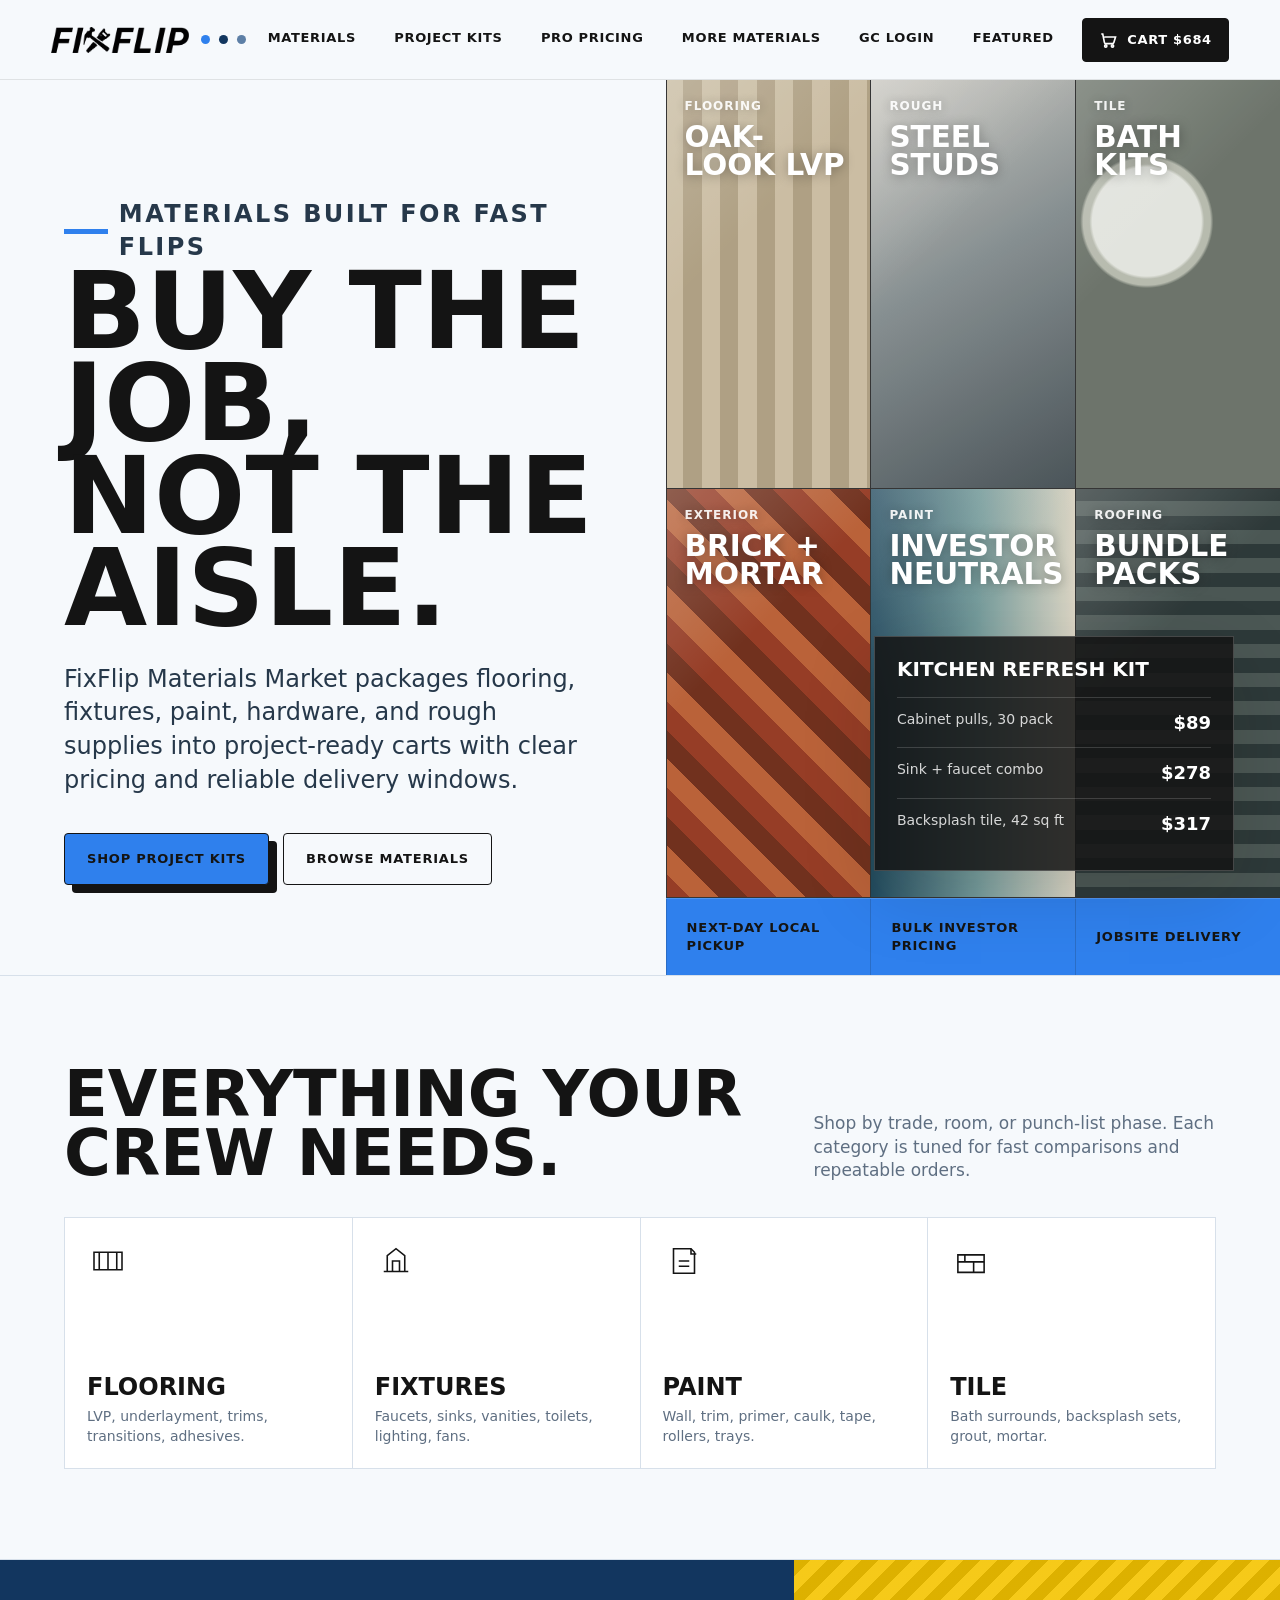
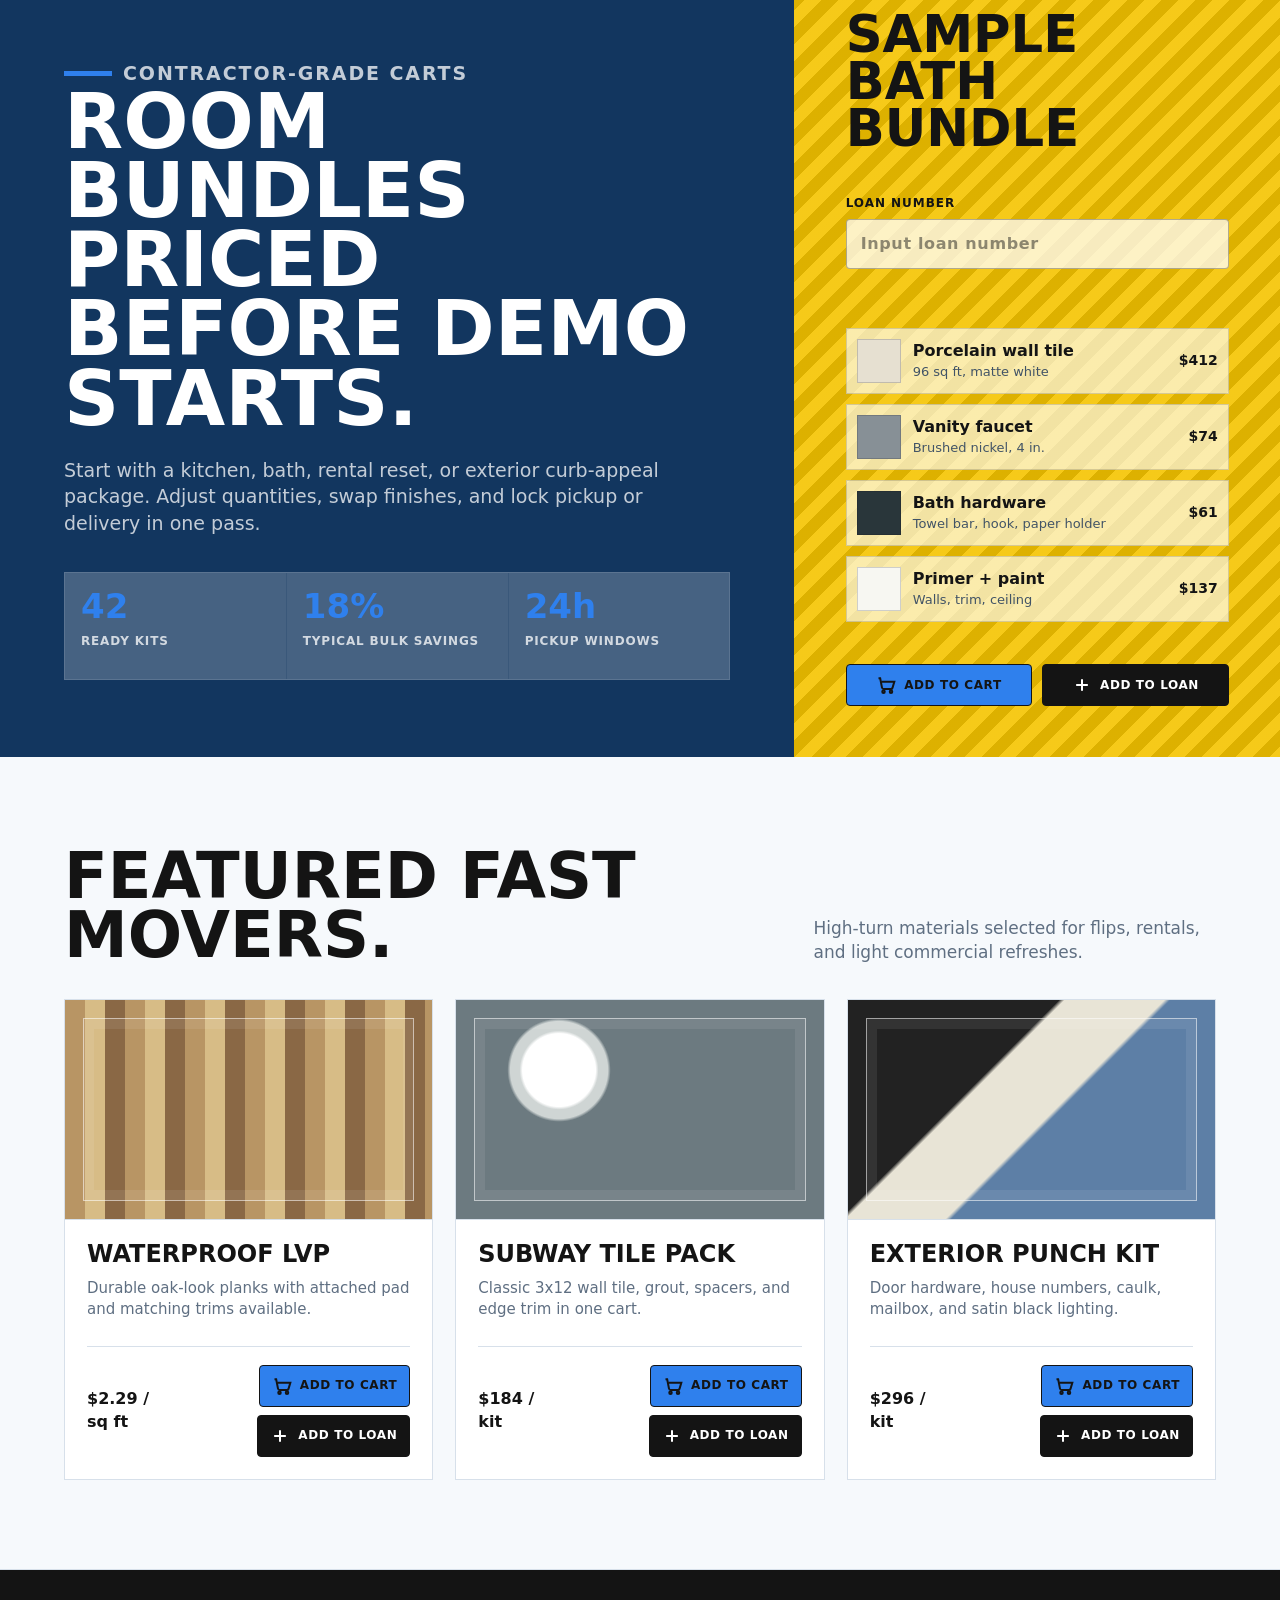
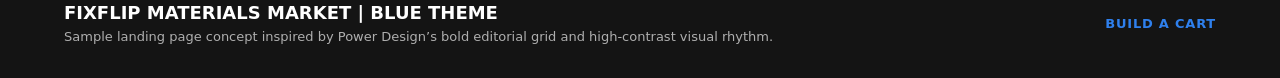
==== index.html @ c754a2d5 "Split into 4 separate pages" ====
<!doctype html>
<html lang="en">
<head>
  <meta charset="utf-8">
  <meta name="viewport" content="width=device-width, initial-scale=1">
  <title>FixFlip Materials Market | Blue Theme</title>
  <style>
    :root {
      --ink: #141414;
      --muted: #5f6f82;
      --line: #d7e0ea;
      --paper: #f6f9fc;
      --white: #ffffff;
      --signal: #2f80ed;
      --signal-dark: #1d5fb8;
      --forest: #12365f;
      --clay: #5d7fa6;
      --steel: #65727a;
      --blue: #1e5d9e;
      --shadow: 0 24px 70px rgba(22, 22, 18, .13);
    }

    * {
      box-sizing: border-box;
    }

    body {
      margin: 0;
      color: var(--ink);
      background: var(--paper);
      font-family: Inter, ui-sans-serif, system-ui, -apple-system, BlinkMacSystemFont, "Segoe UI", sans-serif;
      line-height: 1.4;
    }

    a {
      color: inherit;
      text-decoration: none;
    }

    button {
      font: inherit;
    }

    .site-shell {
      min-height: 100vh;
      overflow: hidden;
    }

    .topbar {
      position: sticky;
      top: 0;
      z-index: 10;
      display: grid;
      grid-template-columns: auto 1fr auto;
      gap: 28px;
      align-items: center;
      min-height: 78px;
      padding: 0 clamp(18px, 4vw, 54px);
      border-bottom: 1px solid rgba(20, 20, 20, .1);
      background: rgba(246, 249, 252, .92);
      backdrop-filter: blur(18px);
    }

    .brand {
      display: flex;
      align-items: center;
      gap: 12px;
      min-width: 188px;
    }

    .brand img {
      width: 138px;
      height: auto;
      display: block;
    }

    .brand span {
      width: 9px;
      height: 9px;
      background: var(--signal);
      border-radius: 999px;
      box-shadow: 18px 0 0 var(--forest), 36px 0 0 var(--clay);
    }

    .nav {
      display: flex;
      justify-content: center;
      gap: clamp(18px, 3vw, 42px);
      font-size: 13px;
      font-weight: 750;
      letter-spacing: .05em;
      text-transform: uppercase;
    }

    .nav a {
      padding: 29px 0;
      border-bottom: 3px solid transparent;
    }

    .nav a:hover,
    .nav a:focus-visible {
      border-color: var(--signal);
      outline: 0;
    }

    .cart-button {
      display: inline-flex;
      align-items: center;
      gap: 10px;
      min-height: 44px;
      padding: 0 16px;
      border: 1px solid var(--ink);
      border-radius: 4px;
      color: var(--white);
      background: var(--ink);
      font-size: 13px;
      font-weight: 800;
      text-transform: uppercase;
      letter-spacing: .05em;
      cursor: pointer;
    }

    .cart-button svg {
      width: 18px;
      height: 18px;
      stroke-width: 2.2;
    }

    .hero {
      min-height: calc(100vh - 78px);
      display: grid;
      grid-template-columns: minmax(0, 1.04fr) minmax(360px, .96fr);
      align-items: stretch;
      border-bottom: 1px solid var(--line);
    }

    .hero-copy {
      display: flex;
      flex-direction: column;
      justify-content: center;
      padding: clamp(54px, 7vw, 104px) clamp(22px, 5vw, 74px);
    }

    .eyebrow {
      display: flex;
      align-items: center;
      gap: 11px;
      margin: 0 0 22px;
      color: var(--muted);
      font-size: 13px;
      font-weight: 850;
      letter-spacing: .1em;
      text-transform: uppercase;
    }

    .eyebrow::before {
      content: "";
      width: 48px;
      height: 5px;
      background: var(--signal);
    }

    h1 {
      max-width: 820px;
      margin: 0;
      font-size: clamp(50px, 8.4vw, 126px);
      line-height: .86;
      letter-spacing: 0;
      text-transform: uppercase;
    }

    .hero-copy p {
      max-width: 630px;
      margin: 28px 0 0;
      color: #26384a;
      font-size: clamp(18px, 2vw, 24px);
    }

    .hero-actions {
      display: flex;
      flex-wrap: wrap;
      gap: 14px;
      margin-top: 36px;
    }

    .primary,
    .secondary {
      display: inline-flex;
      align-items: center;
      justify-content: center;
      min-height: 52px;
      padding: 0 22px;
      border-radius: 4px;
      border: 1px solid var(--ink);
      font-size: 13px;
      font-weight: 850;
      letter-spacing: .06em;
      text-transform: uppercase;
      cursor: pointer;
    }

    .primary {
      background: var(--signal);
      color: var(--ink);
      box-shadow: 8px 8px 0 var(--ink);
    }

    .secondary {
      background: transparent;
      color: var(--ink);
    }

    .hero-market {
      display: grid;
      grid-template-rows: 1fr auto;
      min-height: 640px;
      background: var(--ink);
      color: var(--white);
      position: relative;
      isolation: isolate;
    }

    .material-wall {
      display: grid;
      grid-template-columns: repeat(3, 1fr);
      min-height: 100%;
    }

    .tile {
      position: relative;
      min-height: 210px;
      padding: 18px;
      overflow: hidden;
      border-left: 1px solid rgba(255, 255, 255, .14);
      border-bottom: 1px solid rgba(255, 255, 255, .14);
    }

    .tile::before {
      content: "";
      position: absolute;
      inset: 0;
      background:
        linear-gradient(135deg, rgba(255, 255, 255, .24), transparent 38%),
        var(--tile-bg);
      opacity: .95;
      transform: scale(1.02);
      transition: transform .45s ease;
    }

    .tile:hover::before {
      transform: scale(1.08);
    }

    .tile:nth-child(1) { --tile-bg: repeating-linear-gradient(90deg, #d5c7ab 0 18px, #b8a88a 18px 36px); }
    .tile:nth-child(2) { --tile-bg: linear-gradient(150deg, #d9d6ce, #8d9698 46%, #4d575c); }
    .tile:nth-child(3) { --tile-bg: radial-gradient(circle at 35% 35%, #eef0e9 0 18%, #c0c4b7 19% 21%, #727a70 22% 100%); }
    .tile:nth-child(4) { --tile-bg: repeating-linear-gradient(45deg, #9e4028 0 20px, #c3673c 20px 40px, #77331f 40px 60px); }
    .tile:nth-child(5) { --tile-bg: linear-gradient(90deg, #214c61, #7aa2a2 52%, #e7e0ce); }
    .tile:nth-child(6) { --tile-bg: repeating-linear-gradient(0deg, #2f3b3b 0 14px, #4e5b58 14px 28px); }

    .tile span,
    .tile strong {
      position: relative;
      z-index: 1;
      display: block;
      text-shadow: 0 1px 12px rgba(0, 0, 0, .34);
    }

    .tile span {
      font-size: 12px;
      font-weight: 900;
      letter-spacing: .08em;
      text-transform: uppercase;
      opacity: .9;
    }

    .tile strong {
      margin-top: 8px;
      font-size: clamp(22px, 2.3vw, 34px);
      line-height: .96;
      text-transform: uppercase;
    }

    .quote-panel {
      position: absolute;
      right: clamp(16px, 4vw, 46px);
      bottom: 104px;
      width: min(360px, calc(100% - 32px));
      padding: 22px;
      border: 1px solid rgba(255, 255, 255, .2);
      background: rgba(20, 20, 20, .86);
      box-shadow: var(--shadow);
    }

    .quote-panel h2 {
      margin: 0 0 18px;
      font-size: 20px;
      line-height: 1;
      text-transform: uppercase;
    }

    .quote-row {
      display: grid;
      grid-template-columns: 1fr auto;
      gap: 14px;
      padding: 12px 0;
      border-top: 1px solid rgba(255, 255, 255, .16);
      color: rgba(255, 255, 255, .82);
      font-size: 14px;
    }

    .quote-row strong {
      color: var(--white);
      font-size: 18px;
    }

    .hero-strip {
      display: grid;
      grid-template-columns: repeat(3, 1fr);
      border-top: 1px solid rgba(255, 255, 255, .16);
      background: var(--signal);
      color: var(--ink);
      font-weight: 900;
      text-transform: uppercase;
    }

    .hero-strip div {
      min-height: 76px;
      display: flex;
      align-items: center;
      padding: 0 20px;
      border-left: 1px solid rgba(20, 20, 20, .18);
      font-size: 13px;
      letter-spacing: .06em;
    }

    .section {
      padding: clamp(54px, 7vw, 96px) clamp(22px, 5vw, 74px);
      border-bottom: 1px solid var(--line);
    }

    .section-head {
      display: grid;
      grid-template-columns: minmax(0, .8fr) minmax(280px, .45fr);
      gap: 34px;
      align-items: end;
      margin-bottom: 34px;
    }

    .section h2 {
      margin: 0;
      font-size: clamp(34px, 5vw, 76px);
      line-height: .92;
      text-transform: uppercase;
    }

    .section-head p {
      margin: 0;
      color: var(--muted);
      font-size: 17px;
    }

    .category-grid {
      display: grid;
      grid-template-columns: repeat(4, minmax(0, 1fr));
      gap: 1px;
      background: var(--line);
      border: 1px solid var(--line);
    }

    .category {
      min-height: 250px;
      padding: 22px;
      background: var(--white);
      display: flex;
      flex-direction: column;
      justify-content: space-between;
      transition: background .2s ease, transform .2s ease;
    }

    .category:hover {
      background: #fff7d2;
      transform: translateY(-3px);
    }

    .category svg {
      width: 42px;
      height: 42px;
      stroke: var(--ink);
      stroke-width: 1.8;
      fill: none;
    }

    .category h3 {
      margin: 36px 0 8px;
      font-size: 24px;
      line-height: 1;
      text-transform: uppercase;
    }

    .category p {
      margin: 0;
      color: var(--muted);
      font-size: 14px;
    }

    .deal-band {
      display: grid;
      grid-template-columns: minmax(0, .9fr) minmax(320px, .55fr);
      background: var(--forest);
      color: var(--white);
    }

    .deal-copy {
      padding: clamp(44px, 6vw, 86px) clamp(22px, 5vw, 74px);
    }

    .deal-copy h2 {
      max-width: 860px;
      margin: 0;
      font-size: clamp(38px, 6vw, 92px);
      line-height: .9;
      text-transform: uppercase;
    }

    .deal-copy p {
      max-width: 650px;
      margin: 24px 0 0;
      color: rgba(255, 255, 255, .75);
      font-size: 19px;
    }

    .deal-stats {
      display: grid;
      grid-template-columns: repeat(3, 1fr);
      gap: 1px;
      margin-top: 36px;
      background: rgba(255, 255, 255, .17);
      border: 1px solid rgba(255, 255, 255, .17);
    }

    .deal-stats div {
      min-height: 106px;
      padding: 16px;
      background: rgba(255, 255, 255, .06);
    }

    .deal-stats strong {
      display: block;
      color: var(--signal);
      font-size: 34px;
      line-height: 1;
    }

    .deal-stats span {
      display: block;
      margin-top: 10px;
      color: rgba(255, 255, 255, .76);
      font-size: 12px;
      font-weight: 850;
      letter-spacing: .07em;
      text-transform: uppercase;
    }

    .order-card {
      display: flex;
      flex-direction: column;
      justify-content: space-between;
      gap: 28px;
      min-height: 560px;
      padding: clamp(28px, 4vw, 52px);
      background:
        linear-gradient(rgba(245, 196, 0, .9), rgba(245, 196, 0, .9)),
        repeating-linear-gradient(135deg, #000 0 12px, #fff 12px 24px);
      color: var(--ink);
    }

    .order-card h3 {
      margin: 0;
      font-size: clamp(30px, 4vw, 58px);
      line-height: .92;
      text-transform: uppercase;
    }

    .order-list {
      display: grid;
      gap: 10px;
    }

    .loan-field {
      display: grid;
      gap: 8px;
      margin-bottom: 16px;
    }

    .loan-field label {
      font-size: 12px;
      font-weight: 900;
      letter-spacing: .08em;
      text-transform: uppercase;
    }

    .loan-field input {
      width: 100%;
      min-height: 50px;
      border: 1px solid rgba(20, 20, 20, .32);
      border-radius: 4px;
      background: rgba(255, 255, 255, .75);
      color: var(--ink);
      padding: 0 14px;
      font: inherit;
      font-weight: 800;
      letter-spacing: .04em;
    }

    .loan-field input::placeholder {
      color: rgba(20, 20, 20, .48);
    }

    .order-item {
      display: grid;
      grid-template-columns: 44px 1fr auto;
      gap: 12px;
      align-items: center;
      min-height: 64px;
      padding: 10px;
      background: rgba(255, 255, 255, .64);
      border: 1px solid rgba(20, 20, 20, .16);
    }

    .swatch {
      width: 44px;
      height: 44px;
      border: 1px solid rgba(20, 20, 20, .18);
      background: var(--swatch);
    }

    .order-item strong,
    .order-item span {
      display: block;
    }

    .order-item span {
      color: #425466;
      font-size: 13px;
    }

    .order-item b {
      font-size: 14px;
    }

    .product-row {
      display: grid;
      grid-template-columns: repeat(3, minmax(0, 1fr));
      gap: 22px;
    }

    .product {
      display: grid;
      grid-template-rows: 220px auto;
      min-height: 430px;
      background: var(--white);
      border: 1px solid var(--line);
    }

    .product-art {
      position: relative;
      overflow: hidden;
      background: var(--art);
      border-bottom: 1px solid var(--line);
    }

    .product-art::after {
      content: "";
      position: absolute;
      inset: 18px;
      border: 1px solid rgba(255, 255, 255, .58);
      box-shadow: inset 0 0 0 10px rgba(255, 255, 255, .08);
    }

    .product-info {
      display: flex;
      flex-direction: column;
      padding: 22px;
    }

    .product-info h3 {
      margin: 0;
      font-size: 24px;
      line-height: 1;
      text-transform: uppercase;
    }

    .product-info p {
      margin: 12px 0 26px;
      color: var(--muted);
      font-size: 15px;
    }

    .product-meta {
      margin-top: auto;
      display: flex;
      justify-content: space-between;
      align-items: center;
      gap: 14px;
      padding-top: 18px;
      border-top: 1px solid var(--line);
      font-weight: 850;
    }

    .product-actions {
      display: flex;
      flex-wrap: wrap;
      justify-content: flex-end;
      gap: 8px;
    }

    .bundle-actions {
      display: grid;
      grid-template-columns: repeat(2, minmax(0, 1fr));
      gap: 10px;
    }

    .add {
      display: inline-flex;
      align-items: center;
      justify-content: center;
      gap: 8px;
      min-width: 42px;
      height: 42px;
      padding: 0 12px;
      border: 1px solid var(--ink);
      border-radius: 4px;
      background: var(--ink);
      color: var(--white);
      font-size: 12px;
      font-weight: 900;
      letter-spacing: .05em;
      text-transform: uppercase;
      cursor: pointer;
    }

    .add-cart {
      background: var(--signal);
      color: var(--ink);
    }

    .add-loan {
      background: var(--ink);
      color: var(--white);
    }

    .add svg {
      width: 20px;
      height: 20px;
      stroke-width: 2.4;
    }

    .footer {
      display: grid;
      grid-template-columns: 1fr auto;
      gap: 24px;
      align-items: center;
      padding: 30px clamp(22px, 5vw, 74px);
      background: var(--ink);
      color: var(--white);
    }

    .footer strong {
      display: block;
      font-size: 18px;
      text-transform: uppercase;
    }

    .footer span {
      color: rgba(255, 255, 255, .66);
      font-size: 13px;
    }

    .footer a {
      color: var(--signal);
      font-weight: 850;
      text-transform: uppercase;
      letter-spacing: .06em;
      font-size: 13px;
    }

    @media (max-width: 980px) {
      .topbar {
        grid-template-columns: 1fr auto;
      }

      .nav {
        display: none;
      }

      .hero,
      .deal-band,
      .section-head {
        grid-template-columns: 1fr;
      }

      .hero-market {
        min-height: 560px;
      }

      .category-grid,
      .product-row {
        grid-template-columns: repeat(2, minmax(0, 1fr));
      }
    }

    @media (max-width: 640px) {
      .topbar {
        min-height: 70px;
        padding-inline: 16px;
      }

      .brand {
        min-width: 0;
      }

      .brand img {
        width: 116px;
      }

      .cart-button {
        width: 44px;
        padding: 0;
        justify-content: center;
      }

      .cart-button span {
        display: none;
      }

      .hero-copy {
        padding: 42px 18px 48px;
      }

      h1 {
        font-size: clamp(48px, 15vw, 76px);
      }

      .hero-market {
        min-height: auto;
      }

      .material-wall {
        grid-template-columns: repeat(2, 1fr);
      }

      .tile {
        min-height: 160px;
      }

      .quote-panel {
        position: relative;
        right: auto;
        bottom: auto;
        width: auto;
        margin: 16px;
      }

      .hero-strip,
      .deal-stats,
      .category-grid,
      .product-row,
      .footer {
        grid-template-columns: 1fr;
      }

      .product-meta {
        align-items: flex-start;
        flex-direction: column;
      }

      .product-actions,
      .bundle-actions {
        width: 100%;
        grid-template-columns: 1fr;
        justify-content: stretch;
      }

      .add {
        width: 100%;
      }

      .section {
        padding: 48px 18px;
      }
    }
  </style>
</head>
<body>
  <div class="site-shell">
    <header class="topbar" aria-label="Main navigation">
      <a class="brand" href="#">
        <img src="[data-uri]" alt="FixFlip">
        <span aria-hidden="true"></span>
      </a>
      <nav class="nav" aria-label="Store sections">
        <a href="#categories">Materials</a>
        <a href="#bundles">Project Kits</a>
        <a href="#pro">Pro Pricing</a>
        <a href="more-materials-blue.html">More Materials</a>
        <a href="contractor-login-blue.html">GC Login</a>
        <a href="#featured">Featured</a>
      </nav>
      <button class="cart-button" type="button" aria-label="Open cart">
        <svg viewBox="0 0 24 24" fill="none" stroke="currentColor" aria-hidden="true">
          <circle cx="9" cy="20" r="1.5"></circle>
          <circle cx="18" cy="20" r="1.5"></circle>
          <path d="M3 4h2l2.2 11.2a2 2 0 0 0 2 1.6h8.7a2 2 0 0 0 1.9-1.4L22 8H7"></path>
        </svg>
        <span>Cart $684</span>
      </button>
    </header>

    <main>
      <section class="hero">
        <div class="hero-copy">
          <p class="eyebrow">Materials built for fast flips</p>
          <h1>Buy the job, not the aisle.</h1>
          <p>FixFlip Materials Market packages flooring, fixtures, paint, hardware, and rough supplies into project-ready carts with clear pricing and reliable delivery windows.</p>
          <div class="hero-actions">
            <a class="primary" href="#bundles">Shop Project Kits</a>
            <a class="secondary" href="more-materials-blue.html">Browse Materials</a>
          </div>
        </div>

        <div class="hero-market" aria-label="Featured material textures">
          <div class="material-wall">
            <div class="tile"><span>Flooring</span><strong>Oak-look LVP</strong></div>
            <div class="tile"><span>Rough</span><strong>Steel studs</strong></div>
            <div class="tile"><span>Tile</span><strong>Bath kits</strong></div>
            <div class="tile"><span>Exterior</span><strong>Brick + mortar</strong></div>
            <div class="tile"><span>Paint</span><strong>Investor neutrals</strong></div>
            <div class="tile"><span>Roofing</span><strong>Bundle packs</strong></div>
          </div>
          <aside class="quote-panel" aria-label="Sample quote summary">
            <h2>Kitchen Refresh Kit</h2>
            <div class="quote-row"><span>Cabinet pulls, 30 pack</span><strong>$89</strong></div>
            <div class="quote-row"><span>Sink + faucet combo</span><strong>$278</strong></div>
            <div class="quote-row"><span>Backsplash tile, 42 sq ft</span><strong>$317</strong></div>
          </aside>
          <div class="hero-strip">
            <div>Next-day local pickup</div>
            <div>Bulk investor pricing</div>
            <div>Jobsite delivery</div>
          </div>
        </div>
      </section>

      <section class="section" id="categories">
        <div class="section-head">
          <h2>Everything your crew needs.</h2>
          <p>Shop by trade, room, or punch-list phase. Each category is tuned for fast comparisons and repeatable orders.</p>
        </div>
        <div class="category-grid">
          <article class="category">
            <svg viewBox="0 0 48 48" aria-hidden="true"><path d="M8 14h32v20H8z"></path><path d="M14 34V14M24 34V14M34 34V14"></path></svg>
            <div><h3>Flooring</h3><p>LVP, underlayment, trims, transitions, adhesives.</p></div>
          </article>
          <article class="category">
            <svg viewBox="0 0 48 48" aria-hidden="true"><path d="M10 36h28M14 36V18l10-8 10 8v18"></path><path d="M20 36V24h8v12"></path></svg>
            <div><h3>Fixtures</h3><p>Faucets, sinks, vanities, toilets, lighting, fans.</p></div>
          </article>
          <article class="category">
            <svg viewBox="0 0 48 48" aria-hidden="true"><path d="M12 10h20l4 4v24H12z"></path><path d="M32 10v6h6M18 24h12M18 30h12"></path></svg>
            <div><h3>Paint</h3><p>Wall, trim, primer, caulk, tape, rollers, trays.</p></div>
          </article>
          <article class="category">
            <svg viewBox="0 0 48 48" aria-hidden="true"><path d="M9 17h30v20H9z"></path><path d="M9 25h30M17 17v8M27 25v12"></path></svg>
            <div><h3>Tile</h3><p>Bath surrounds, backsplash sets, grout, mortar.</p></div>
          </article>
        </div>
      </section>

      <section class="deal-band" id="bundles">
        <div class="deal-copy">
          <p class="eyebrow">Contractor-grade carts</p>
          <h2>Room bundles priced before demo starts.</h2>
          <p>Start with a kitchen, bath, rental reset, or exterior curb-appeal package. Adjust quantities, swap finishes, and lock pickup or delivery in one pass.</p>
          <div class="deal-stats">
            <div><strong>42</strong><span>Ready kits</span></div>
            <div><strong>18%</strong><span>Typical bulk savings</span></div>
            <div><strong>24h</strong><span>Pickup windows</span></div>
          </div>
        </div>
        <aside class="order-card" id="pro" aria-label="Sample contractor order">
          <h3>Sample bath bundle</h3>
          <div class="loan-field">
            <label for="bundle-loan-number">Loan number</label>
            <input id="bundle-loan-number" name="loan-number" type="text" inputmode="numeric" placeholder="Input loan number">
          </div>
          <div class="order-list">
            <div class="order-item"><span class="swatch" style="--swatch: #e6e0d1"></span><div><strong>Porcelain wall tile</strong><span>96 sq ft, matte white</span></div><b>$412</b></div>
            <div class="order-item"><span class="swatch" style="--swatch: #879096"></span><div><strong>Vanity faucet</strong><span>Brushed nickel, 4 in.</span></div><b>$74</b></div>
            <div class="order-item"><span class="swatch" style="--swatch: #29363a"></span><div><strong>Bath hardware</strong><span>Towel bar, hook, paper holder</span></div><b>$61</b></div>
            <div class="order-item"><span class="swatch" style="--swatch: #f7f7f2"></span><div><strong>Primer + paint</strong><span>Walls, trim, ceiling</span></div><b>$137</b></div>
          </div>
          <div class="bundle-actions">
            <a class="add add-cart" href="#featured" aria-label="Add sample bath bundle to cart">
              <svg viewBox="0 0 24 24" fill="none" stroke="currentColor" aria-hidden="true"><circle cx="9" cy="20" r="1.5"></circle><circle cx="18" cy="20" r="1.5"></circle><path d="M3 4h2l2.2 11.2a2 2 0 0 0 2 1.6h8.7a2 2 0 0 0 1.9-1.4L22 8H7"></path></svg>
              <span>Add to cart</span>
            </a>
            <a class="add add-loan" href="add-to-loan-blue.html" aria-label="Add sample bath bundle to loan">
              <svg viewBox="0 0 24 24" fill="none" stroke="currentColor" aria-hidden="true"><path d="M12 5v14M5 12h14"></path></svg>
              <span>Add to loan</span>
            </a>
          </div>
        </aside>
      </section>

      <section class="section" id="featured">
        <div class="section-head">
          <h2>Featured fast movers.</h2>
          <p>High-turn materials selected for flips, rentals, and light commercial refreshes.</p>
        </div>
        <div class="product-row">
          <article class="product">
            <div class="product-art" style="--art: repeating-linear-gradient(90deg, #b89564 0 20px, #d7bc86 20px 40px, #8a6845 40px 60px)"></div>
            <div class="product-info">
              <h3>Waterproof LVP</h3>
              <p>Durable oak-look planks with attached pad and matching trims available.</p>
              <div class="product-meta"><span>$2.29 / sq ft</span><div class="product-actions"><a class="add add-cart" href="#featured" aria-label="Add Waterproof LVP to cart"><svg viewBox="0 0 24 24" fill="none" stroke="currentColor" aria-hidden="true"><circle cx="9" cy="20" r="1.5"></circle><circle cx="18" cy="20" r="1.5"></circle><path d="M3 4h2l2.2 11.2a2 2 0 0 0 2 1.6h8.7a2 2 0 0 0 1.9-1.4L22 8H7"></path></svg><span>Add to cart</span></a><a class="add add-loan" href="add-to-loan-blue.html" aria-label="Add Waterproof LVP to loan"><svg viewBox="0 0 24 24" fill="none" stroke="currentColor"><path d="M12 5v14M5 12h14"></path></svg><span>Add to loan</span></a></div></div>
            </div>
          </article>
          <article class="product">
            <div class="product-art" style="--art: radial-gradient(circle at 28% 32%, #fff 0 12%, #cfd5d4 13% 16%, #6c7a80 17% 100%)"></div>
            <div class="product-info">
              <h3>Subway Tile Pack</h3>
              <p>Classic 3x12 wall tile, grout, spacers, and edge trim in one cart.</p>
              <div class="product-meta"><span>$184 / kit</span><div class="product-actions"><a class="add add-cart" href="#featured" aria-label="Add Subway Tile Pack to cart"><svg viewBox="0 0 24 24" fill="none" stroke="currentColor" aria-hidden="true"><circle cx="9" cy="20" r="1.5"></circle><circle cx="18" cy="20" r="1.5"></circle><path d="M3 4h2l2.2 11.2a2 2 0 0 0 2 1.6h8.7a2 2 0 0 0 1.9-1.4L22 8H7"></path></svg><span>Add to cart</span></a><a class="add add-loan" href="add-to-loan-blue.html" aria-label="Add Subway Tile Pack to loan"><svg viewBox="0 0 24 24" fill="none" stroke="currentColor"><path d="M12 5v14M5 12h14"></path></svg><span>Add to loan</span></a></div></div>
            </div>
          </article>
          <article class="product">
            <div class="product-art" style="--art: linear-gradient(135deg, #222 0 36%, #e8e4d6 37% 54%, #5d7fa6 55% 100%)"></div>
            <div class="product-info">
              <h3>Exterior Punch Kit</h3>
              <p>Door hardware, house numbers, caulk, mailbox, and satin black lighting.</p>
              <div class="product-meta"><span>$296 / kit</span><div class="product-actions"><a class="add add-cart" href="#featured" aria-label="Add Exterior Punch Kit to cart"><svg viewBox="0 0 24 24" fill="none" stroke="currentColor" aria-hidden="true"><circle cx="9" cy="20" r="1.5"></circle><circle cx="18" cy="20" r="1.5"></circle><path d="M3 4h2l2.2 11.2a2 2 0 0 0 2 1.6h8.7a2 2 0 0 0 1.9-1.4L22 8H7"></path></svg><span>Add to cart</span></a><a class="add add-loan" href="add-to-loan-blue.html" aria-label="Add Exterior Punch Kit to loan"><svg viewBox="0 0 24 24" fill="none" stroke="currentColor"><path d="M12 5v14M5 12h14"></path></svg><span>Add to loan</span></a></div></div>
            </div>
          </article>
        </div>
      </section>
    </main>

    <footer class="footer">
      <div>
        <strong>FixFlip Materials Market | Blue Theme</strong>
        <span>Sample landing page concept inspired by Power Design’s bold editorial grid and high-contrast visual rhythm.</span>
      </div>
      <a href="#">Build a Cart</a>
    </footer>
  </div>
</body>
</html>
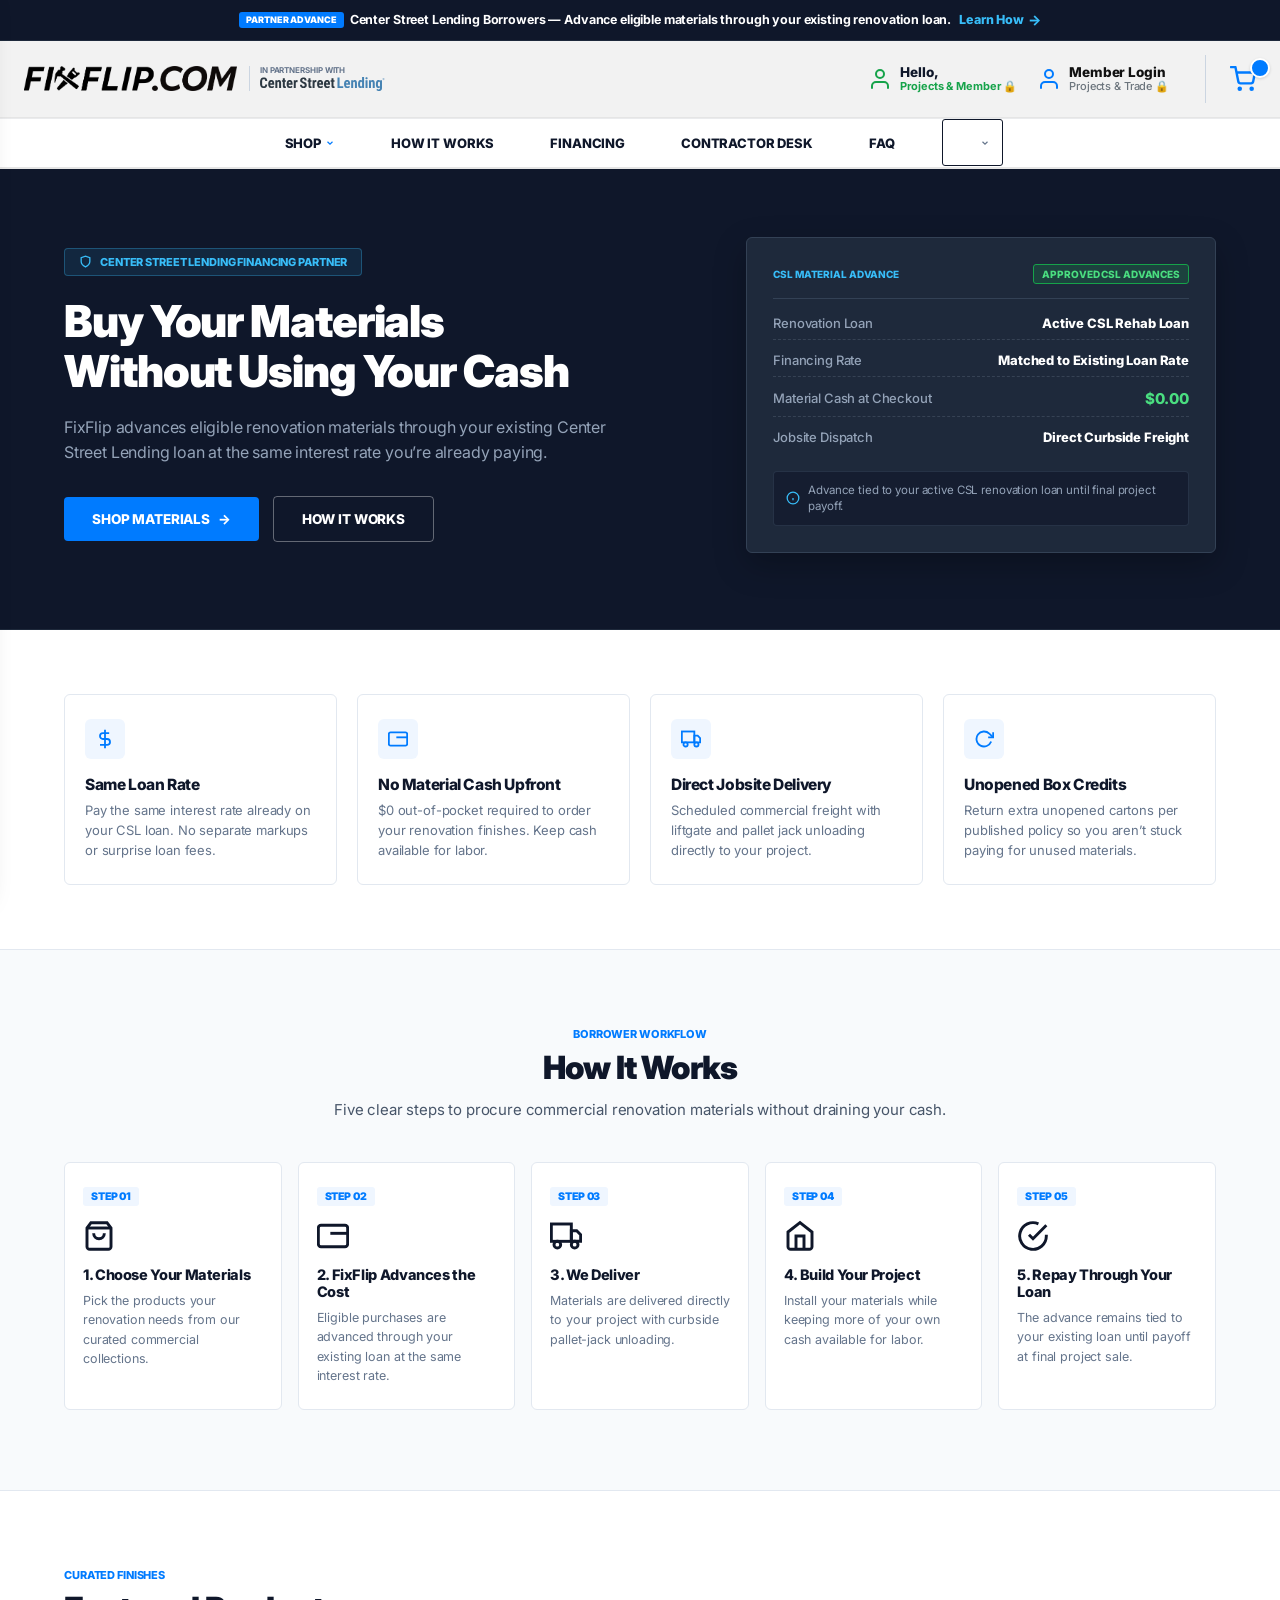
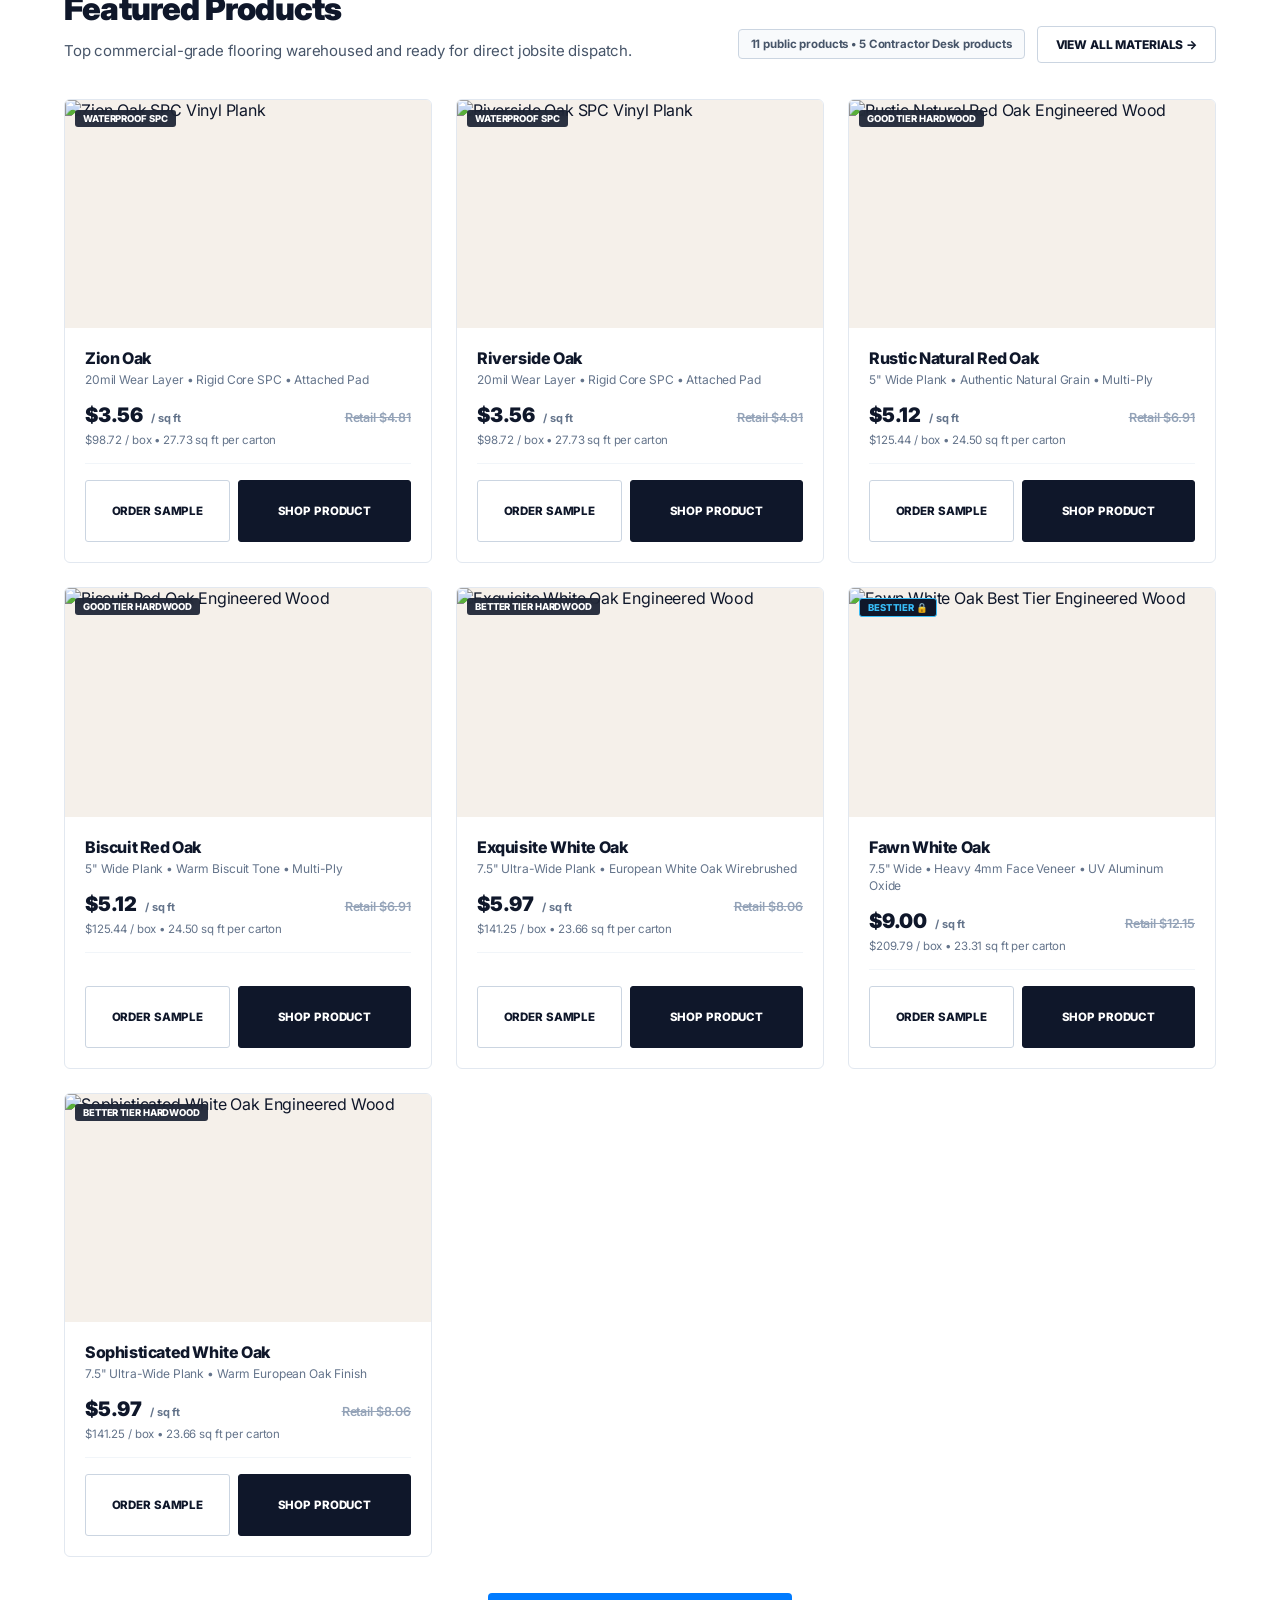
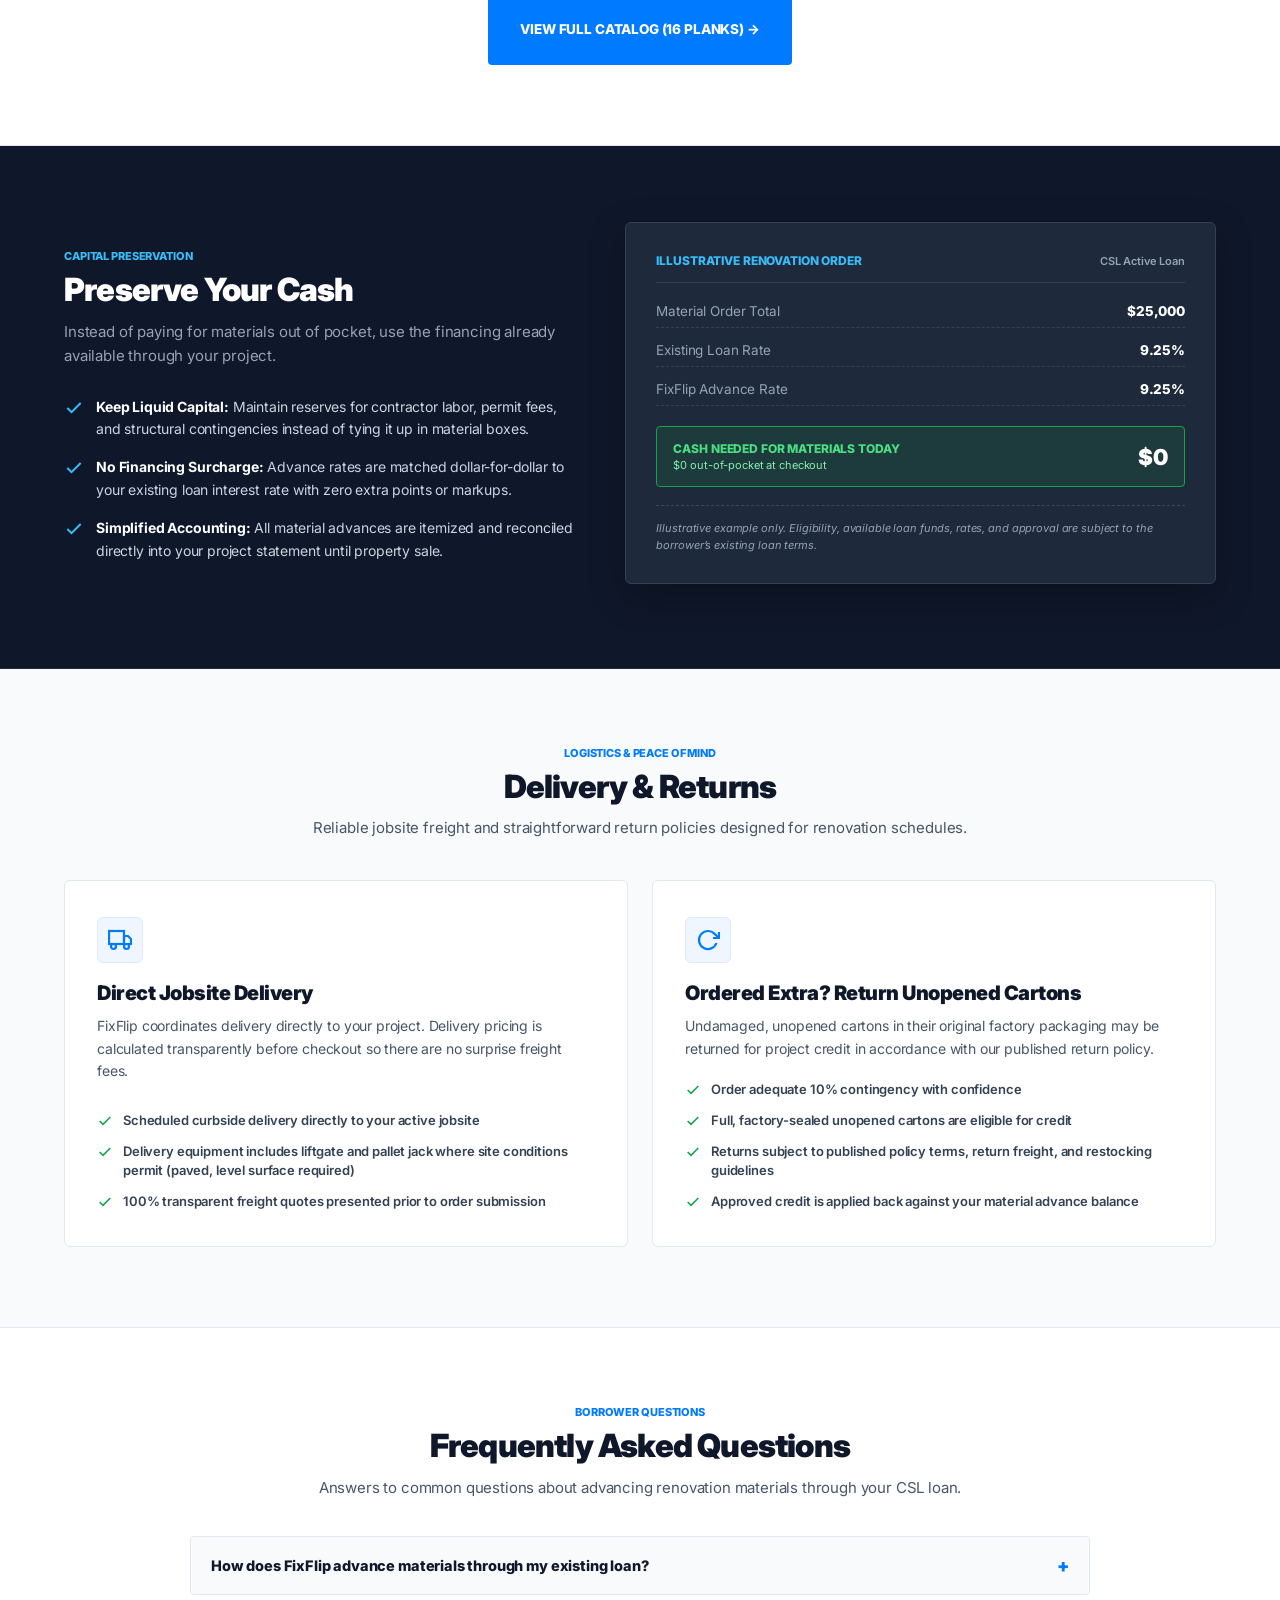
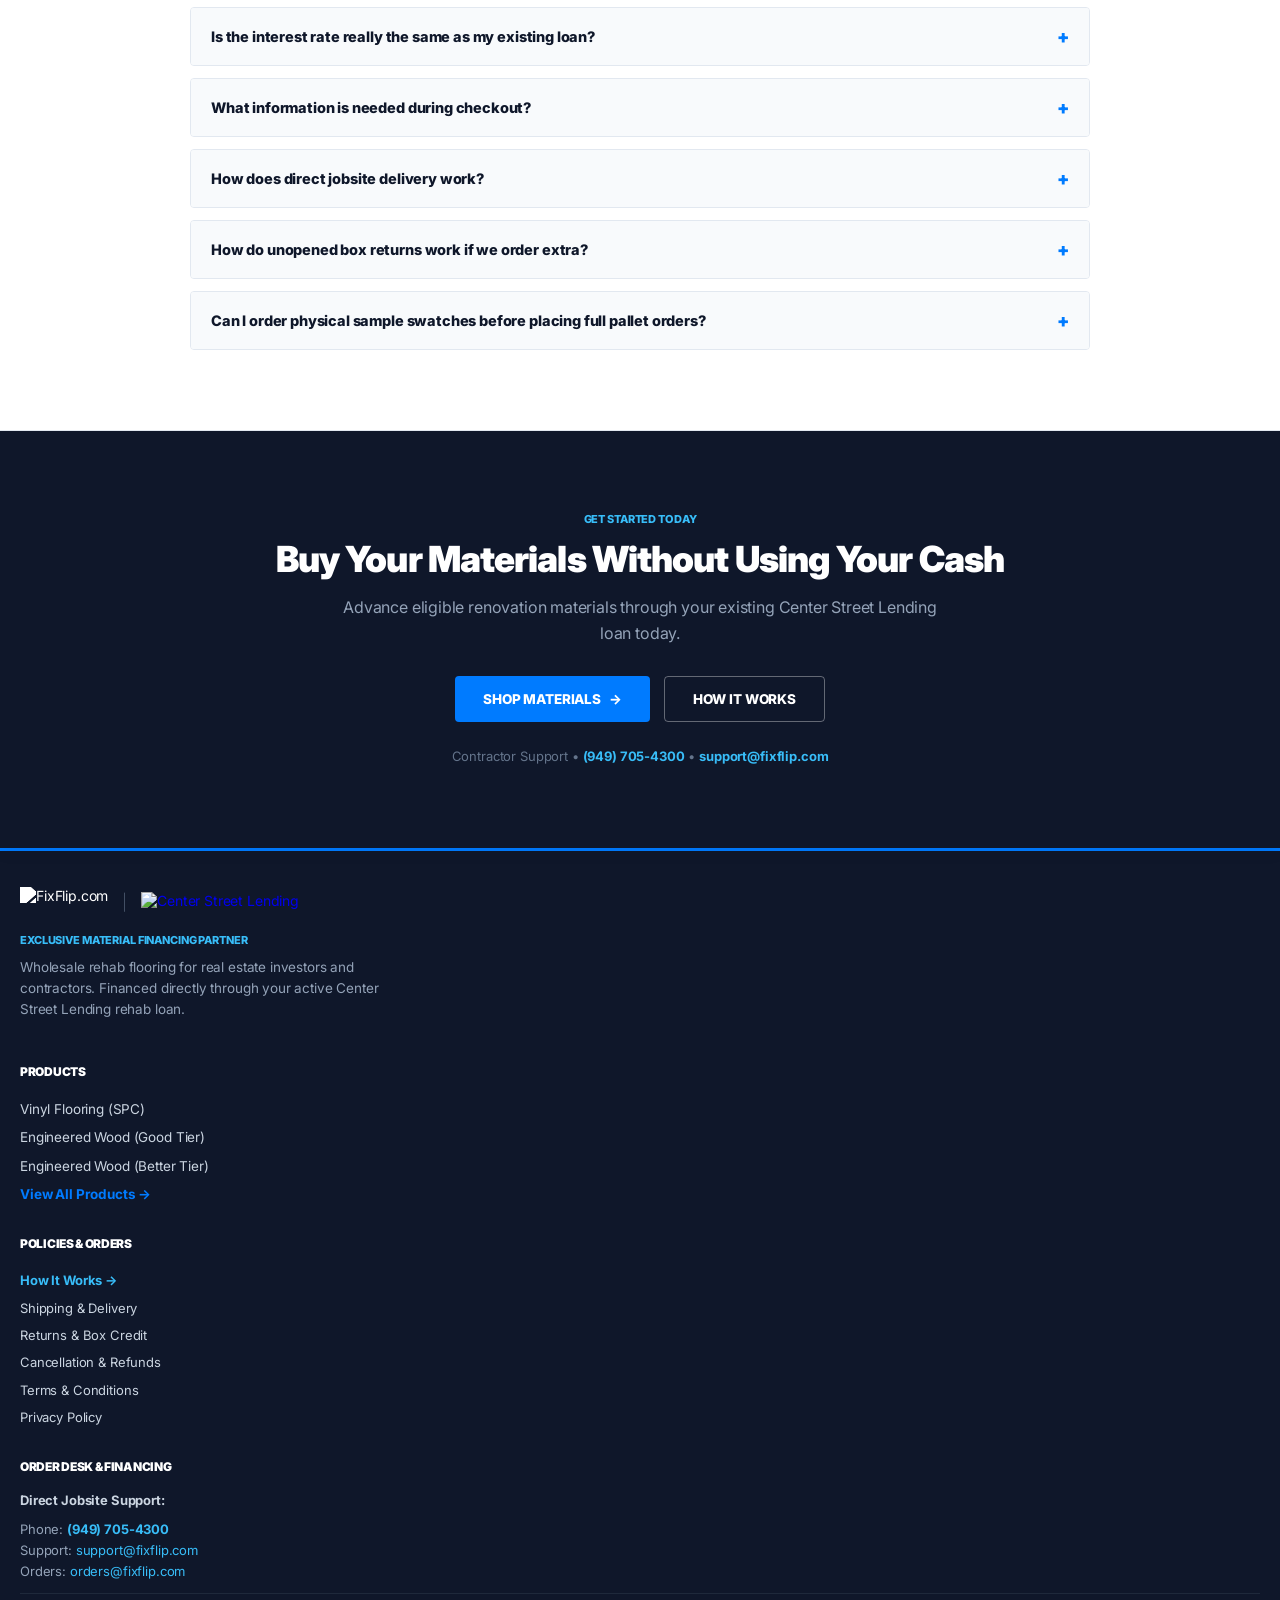
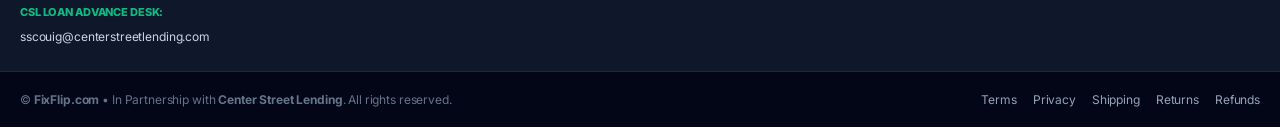
==== commit 09a91f17: "Update GitHub Pages live preview with latest CSL FixFlip design" ====
--- a/index.html
+++ b/index.html
@@ -3,957 +3,2984 @@
 <head>
   <meta charset="utf-8">
   <meta name="viewport" content="width=device-width, initial-scale=1">
-  <title>FixFlip Materials Market | Blue Theme</title>
+  
+  <link rel="preconnect" href="https://fonts.googleapis.com">
+  <link rel="preconnect" href="https://fonts.gstatic.com" crossorigin>
+  <link href="https://fonts.googleapis.com/css2?family=Inter:wght@300;400;500;600;700;800;900&display=swap" rel="stylesheet">
+  
+  <!-- Fix & Flip Hammer & Saw Favicon -->
+  <link rel="shortcut icon" href="fixflip-storefront-child/favicon.ico?v=">
+  <link rel="icon" type="image/png" sizes="32x32" href="fixflip-storefront-child/favicon.png?v=">
+  <link rel="icon" type="image/png" sizes="16x16" href="fixflip-storefront-child/favicon.png?v=">
+  <link rel="apple-touch-icon" sizes="180x180" href="fixflip-storefront-child/apple-touch-icon.png?v=">
+  <link rel="icon" type="image/svg+xml" href="fixflip-storefront-child/favicon.svg?v=">
+  
+  
   <style>
-    :root {
-      --ink: #141414;
-      --muted: #5f6f82;
-      --line: #d7e0ea;
-      --paper: #f6f9fc;
-      --white: #ffffff;
-      --signal: #2f80ed;
-      --signal-dark: #1d5fb8;
-      --forest: #12365f;
-      --clay: #5d7fa6;
-      --steel: #65727a;
-      --blue: #1e5d9e;
-      --shadow: 0 24px 70px rgba(22, 22, 18, .13);
-    }
-
-    * {
-      box-sizing: border-box;
-    }
-
-    body {
-      margin: 0;
-      color: var(--ink);
-      background: var(--paper);
-      font-family: Inter, ui-sans-serif, system-ui, -apple-system, BlinkMacSystemFont, "Segoe UI", sans-serif;
-      line-height: 1.4;
-    }
-
-    a {
-      color: inherit;
-      text-decoration: none;
-    }
-
-    button {
-      font: inherit;
-    }
-
-    .site-shell {
-      min-height: 100vh;
-      overflow: hidden;
-    }
-
-    .topbar {
-      position: sticky;
-      top: 0;
-      z-index: 10;
-      display: grid;
-      grid-template-columns: auto 1fr auto;
-      gap: 28px;
-      align-items: center;
-      min-height: 78px;
-      padding: 0 clamp(18px, 4vw, 54px);
-      border-bottom: 1px solid rgba(20, 20, 20, .1);
-      background: rgba(246, 249, 252, .92);
-      backdrop-filter: blur(18px);
-    }
-
-    .brand {
-      display: flex;
-      align-items: center;
-      gap: 12px;
-      min-width: 188px;
-    }
-
-    .brand img {
-      width: 138px;
-      height: auto;
-      display: block;
-    }
-
-    .brand span {
-      width: 9px;
-      height: 9px;
-      background: var(--signal);
-      border-radius: 999px;
-      box-shadow: 18px 0 0 var(--forest), 36px 0 0 var(--clay);
-    }
-
-    .nav {
-      display: flex;
-      justify-content: center;
-      gap: clamp(18px, 3vw, 42px);
-      font-size: 13px;
-      font-weight: 750;
-      letter-spacing: .05em;
-      text-transform: uppercase;
-    }
-
-    .nav a {
-      padding: 29px 0;
-      border-bottom: 3px solid transparent;
-    }
-
-    .nav a:hover,
-    .nav a:focus-visible {
-      border-color: var(--signal);
-      outline: 0;
-    }
-
-    .cart-button {
-      display: inline-flex;
-      align-items: center;
-      gap: 10px;
-      min-height: 44px;
-      padding: 0 16px;
-      border: 1px solid var(--ink);
-      border-radius: 4px;
-      color: var(--white);
-      background: var(--ink);
-      font-size: 13px;
-      font-weight: 800;
-      text-transform: uppercase;
-      letter-spacing: .05em;
-      cursor: pointer;
-    }
-
-    .cart-button svg {
-      width: 18px;
-      height: 18px;
-      stroke-width: 2.2;
-    }
-
-    .hero {
-      min-height: calc(100vh - 78px);
-      display: grid;
-      grid-template-columns: minmax(0, 1.04fr) minmax(360px, .96fr);
-      align-items: stretch;
-      border-bottom: 1px solid var(--line);
-    }
-
-    .hero-copy {
-      display: flex;
-      flex-direction: column;
-      justify-content: center;
-      padding: clamp(54px, 7vw, 104px) clamp(22px, 5vw, 74px);
-    }
-
-    .eyebrow {
-      display: flex;
-      align-items: center;
-      gap: 11px;
-      margin: 0 0 22px;
-      color: var(--muted);
-      font-size: 13px;
-      font-weight: 850;
-      letter-spacing: .1em;
-      text-transform: uppercase;
-    }
-
-    .eyebrow::before {
-      content: "";
-      width: 48px;
-      height: 5px;
-      background: var(--signal);
-    }
-
-    h1 {
-      max-width: 820px;
-      margin: 0;
-      font-size: clamp(50px, 8.4vw, 126px);
-      line-height: .86;
-      letter-spacing: 0;
-      text-transform: uppercase;
-    }
-
-    .hero-copy p {
-      max-width: 630px;
-      margin: 28px 0 0;
-      color: #26384a;
-      font-size: clamp(18px, 2vw, 24px);
-    }
-
-    .hero-actions {
-      display: flex;
-      flex-wrap: wrap;
-      gap: 14px;
-      margin-top: 36px;
-    }
-
-    .primary,
-    .secondary {
-      display: inline-flex;
-      align-items: center;
-      justify-content: center;
-      min-height: 52px;
-      padding: 0 22px;
-      border-radius: 4px;
-      border: 1px solid var(--ink);
-      font-size: 13px;
-      font-weight: 850;
-      letter-spacing: .06em;
-      text-transform: uppercase;
-      cursor: pointer;
-    }
-
-    .primary {
-      background: var(--signal);
-      color: var(--ink);
-      box-shadow: 8px 8px 0 var(--ink);
-    }
-
-    .secondary {
-      background: transparent;
-      color: var(--ink);
-    }
-
-    .hero-market {
-      display: grid;
-      grid-template-rows: 1fr auto;
-      min-height: 640px;
-      background: var(--ink);
-      color: var(--white);
-      position: relative;
-      isolation: isolate;
-    }
-
-    .material-wall {
-      display: grid;
-      grid-template-columns: repeat(3, 1fr);
-      min-height: 100%;
-    }
-
-    .tile {
-      position: relative;
-      min-height: 210px;
-      padding: 18px;
-      overflow: hidden;
-      border-left: 1px solid rgba(255, 255, 255, .14);
-      border-bottom: 1px solid rgba(255, 255, 255, .14);
-    }
-
-    .tile::before {
-      content: "";
-      position: absolute;
-      inset: 0;
-      background:
-        linear-gradient(135deg, rgba(255, 255, 255, .24), transparent 38%),
-        var(--tile-bg);
-      opacity: .95;
-      transform: scale(1.02);
-      transition: transform .45s ease;
-    }
-
-    .tile:hover::before {
-      transform: scale(1.08);
-    }
-
-    .tile:nth-child(1) { --tile-bg: repeating-linear-gradient(90deg, #d5c7ab 0 18px, #b8a88a 18px 36px); }
-    .tile:nth-child(2) { --tile-bg: linear-gradient(150deg, #d9d6ce, #8d9698 46%, #4d575c); }
-    .tile:nth-child(3) { --tile-bg: radial-gradient(circle at 35% 35%, #eef0e9 0 18%, #c0c4b7 19% 21%, #727a70 22% 100%); }
-    .tile:nth-child(4) { --tile-bg: repeating-linear-gradient(45deg, #9e4028 0 20px, #c3673c 20px 40px, #77331f 40px 60px); }
-    .tile:nth-child(5) { --tile-bg: linear-gradient(90deg, #214c61, #7aa2a2 52%, #e7e0ce); }
-    .tile:nth-child(6) { --tile-bg: repeating-linear-gradient(0deg, #2f3b3b 0 14px, #4e5b58 14px 28px); }
-
-    .tile span,
-    .tile strong {
-      position: relative;
-      z-index: 1;
-      display: block;
-      text-shadow: 0 1px 12px rgba(0, 0, 0, .34);
-    }
-
-    .tile span {
-      font-size: 12px;
-      font-weight: 900;
-      letter-spacing: .08em;
-      text-transform: uppercase;
-      opacity: .9;
-    }
-
-    .tile strong {
-      margin-top: 8px;
-      font-size: clamp(22px, 2.3vw, 34px);
-      line-height: .96;
-      text-transform: uppercase;
-    }
-
-    .quote-panel {
-      position: absolute;
-      right: clamp(16px, 4vw, 46px);
-      bottom: 104px;
-      width: min(360px, calc(100% - 32px));
-      padding: 22px;
-      border: 1px solid rgba(255, 255, 255, .2);
-      background: rgba(20, 20, 20, .86);
-      box-shadow: var(--shadow);
-    }
-
-    .quote-panel h2 {
-      margin: 0 0 18px;
-      font-size: 20px;
-      line-height: 1;
-      text-transform: uppercase;
-    }
-
-    .quote-row {
-      display: grid;
-      grid-template-columns: 1fr auto;
-      gap: 14px;
-      padding: 12px 0;
-      border-top: 1px solid rgba(255, 255, 255, .16);
-      color: rgba(255, 255, 255, .82);
-      font-size: 14px;
-    }
-
-    .quote-row strong {
-      color: var(--white);
-      font-size: 18px;
-    }
-
-    .hero-strip {
-      display: grid;
-      grid-template-columns: repeat(3, 1fr);
-      border-top: 1px solid rgba(255, 255, 255, .16);
-      background: var(--signal);
-      color: var(--ink);
-      font-weight: 900;
-      text-transform: uppercase;
-    }
-
-    .hero-strip div {
-      min-height: 76px;
-      display: flex;
-      align-items: center;
-      padding: 0 20px;
-      border-left: 1px solid rgba(20, 20, 20, .18);
-      font-size: 13px;
-      letter-spacing: .06em;
-    }
-
-    .section {
-      padding: clamp(54px, 7vw, 96px) clamp(22px, 5vw, 74px);
-      border-bottom: 1px solid var(--line);
-    }
-
-    .section-head {
-      display: grid;
-      grid-template-columns: minmax(0, .8fr) minmax(280px, .45fr);
-      gap: 34px;
-      align-items: end;
-      margin-bottom: 34px;
-    }
-
-    .section h2 {
-      margin: 0;
-      font-size: clamp(34px, 5vw, 76px);
-      line-height: .92;
-      text-transform: uppercase;
-    }
-
-    .section-head p {
-      margin: 0;
-      color: var(--muted);
-      font-size: 17px;
-    }
-
-    .category-grid {
-      display: grid;
-      grid-template-columns: repeat(4, minmax(0, 1fr));
-      gap: 1px;
-      background: var(--line);
-      border: 1px solid var(--line);
-    }
-
-    .category {
-      min-height: 250px;
-      padding: 22px;
-      background: var(--white);
-      display: flex;
-      flex-direction: column;
-      justify-content: space-between;
-      transition: background .2s ease, transform .2s ease;
-    }
-
-    .category:hover {
-      background: #fff7d2;
-      transform: translateY(-3px);
-    }
-
-    .category svg {
-      width: 42px;
-      height: 42px;
-      stroke: var(--ink);
-      stroke-width: 1.8;
-      fill: none;
-    }
-
-    .category h3 {
-      margin: 36px 0 8px;
-      font-size: 24px;
-      line-height: 1;
-      text-transform: uppercase;
-    }
-
-    .category p {
-      margin: 0;
-      color: var(--muted);
-      font-size: 14px;
-    }
-
-    .deal-band {
-      display: grid;
-      grid-template-columns: minmax(0, .9fr) minmax(320px, .55fr);
-      background: var(--forest);
-      color: var(--white);
-    }
-
-    .deal-copy {
-      padding: clamp(44px, 6vw, 86px) clamp(22px, 5vw, 74px);
-    }
-
-    .deal-copy h2 {
-      max-width: 860px;
-      margin: 0;
-      font-size: clamp(38px, 6vw, 92px);
-      line-height: .9;
-      text-transform: uppercase;
-    }
-
-    .deal-copy p {
-      max-width: 650px;
-      margin: 24px 0 0;
-      color: rgba(255, 255, 255, .75);
-      font-size: 19px;
-    }
-
-    .deal-stats {
-      display: grid;
-      grid-template-columns: repeat(3, 1fr);
-      gap: 1px;
-      margin-top: 36px;
-      background: rgba(255, 255, 255, .17);
-      border: 1px solid rgba(255, 255, 255, .17);
-    }
-
-    .deal-stats div {
-      min-height: 106px;
-      padding: 16px;
-      background: rgba(255, 255, 255, .06);
-    }
-
-    .deal-stats strong {
-      display: block;
-      color: var(--signal);
-      font-size: 34px;
-      line-height: 1;
-    }
-
-    .deal-stats span {
-      display: block;
-      margin-top: 10px;
-      color: rgba(255, 255, 255, .76);
-      font-size: 12px;
-      font-weight: 850;
-      letter-spacing: .07em;
-      text-transform: uppercase;
-    }
-
-    .order-card {
-      display: flex;
-      flex-direction: column;
-      justify-content: space-between;
-      gap: 28px;
-      min-height: 560px;
-      padding: clamp(28px, 4vw, 52px);
-      background:
-        linear-gradient(rgba(245, 196, 0, .9), rgba(245, 196, 0, .9)),
-        repeating-linear-gradient(135deg, #000 0 12px, #fff 12px 24px);
-      color: var(--ink);
-    }
-
-    .order-card h3 {
-      margin: 0;
-      font-size: clamp(30px, 4vw, 58px);
-      line-height: .92;
-      text-transform: uppercase;
-    }
-
-    .order-list {
-      display: grid;
-      gap: 10px;
-    }
-
-    .loan-field {
-      display: grid;
-      gap: 8px;
-      margin-bottom: 16px;
-    }
-
-    .loan-field label {
-      font-size: 12px;
-      font-weight: 900;
-      letter-spacing: .08em;
-      text-transform: uppercase;
-    }
-
-    .loan-field input {
-      width: 100%;
-      min-height: 50px;
-      border: 1px solid rgba(20, 20, 20, .32);
-      border-radius: 4px;
-      background: rgba(255, 255, 255, .75);
-      color: var(--ink);
-      padding: 0 14px;
-      font: inherit;
-      font-weight: 800;
-      letter-spacing: .04em;
-    }
-
-    .loan-field input::placeholder {
-      color: rgba(20, 20, 20, .48);
-    }
-
-    .order-item {
-      display: grid;
-      grid-template-columns: 44px 1fr auto;
-      gap: 12px;
-      align-items: center;
-      min-height: 64px;
-      padding: 10px;
-      background: rgba(255, 255, 255, .64);
-      border: 1px solid rgba(20, 20, 20, .16);
-    }
-
-    .swatch {
-      width: 44px;
-      height: 44px;
-      border: 1px solid rgba(20, 20, 20, .18);
-      background: var(--swatch);
-    }
-
-    .order-item strong,
-    .order-item span {
-      display: block;
-    }
-
-    .order-item span {
-      color: #425466;
-      font-size: 13px;
-    }
-
-    .order-item b {
-      font-size: 14px;
-    }
-
-    .product-row {
-      display: grid;
-      grid-template-columns: repeat(3, minmax(0, 1fr));
-      gap: 22px;
-    }
-
-    .product {
-      display: grid;
-      grid-template-rows: 220px auto;
-      min-height: 430px;
-      background: var(--white);
-      border: 1px solid var(--line);
-    }
-
-    .product-art {
-      position: relative;
-      overflow: hidden;
-      background: var(--art);
-      border-bottom: 1px solid var(--line);
-    }
-
-    .product-art::after {
-      content: "";
-      position: absolute;
-      inset: 18px;
-      border: 1px solid rgba(255, 255, 255, .58);
-      box-shadow: inset 0 0 0 10px rgba(255, 255, 255, .08);
-    }
-
-    .product-info {
-      display: flex;
-      flex-direction: column;
-      padding: 22px;
-    }
-
-    .product-info h3 {
-      margin: 0;
-      font-size: 24px;
-      line-height: 1;
-      text-transform: uppercase;
-    }
-
-    .product-info p {
-      margin: 12px 0 26px;
-      color: var(--muted);
-      font-size: 15px;
-    }
-
-    .product-meta {
-      margin-top: auto;
-      display: flex;
-      justify-content: space-between;
-      align-items: center;
-      gap: 14px;
-      padding-top: 18px;
-      border-top: 1px solid var(--line);
-      font-weight: 850;
-    }
-
-    .product-actions {
-      display: flex;
-      flex-wrap: wrap;
-      justify-content: flex-end;
-      gap: 8px;
-    }
-
-    .bundle-actions {
-      display: grid;
-      grid-template-columns: repeat(2, minmax(0, 1fr));
-      gap: 10px;
-    }
-
-    .add {
-      display: inline-flex;
-      align-items: center;
-      justify-content: center;
-      gap: 8px;
-      min-width: 42px;
-      height: 42px;
-      padding: 0 12px;
-      border: 1px solid var(--ink);
-      border-radius: 4px;
-      background: var(--ink);
-      color: var(--white);
-      font-size: 12px;
-      font-weight: 900;
-      letter-spacing: .05em;
-      text-transform: uppercase;
-      cursor: pointer;
-    }
-
-    .add-cart {
-      background: var(--signal);
-      color: var(--ink);
-    }
-
-    .add-loan {
-      background: var(--ink);
-      color: var(--white);
-    }
-
-    .add svg {
-      width: 20px;
-      height: 20px;
-      stroke-width: 2.4;
-    }
-
-    .footer {
-      display: grid;
-      grid-template-columns: 1fr auto;
-      gap: 24px;
-      align-items: center;
-      padding: 30px clamp(22px, 5vw, 74px);
-      background: var(--ink);
-      color: var(--white);
-    }
-
-    .footer strong {
-      display: block;
-      font-size: 18px;
-      text-transform: uppercase;
-    }
-
-    .footer span {
-      color: rgba(255, 255, 255, .66);
-      font-size: 13px;
-    }
-
-    .footer a {
-      color: var(--signal);
-      font-weight: 850;
-      text-transform: uppercase;
-      letter-spacing: .06em;
-      font-size: 13px;
-    }
-
-    @media (max-width: 980px) {
-      .topbar {
-        grid-template-columns: 1fr auto;
-      }
-
-      .nav {
-        display: none;
-      }
-
-      .hero,
-      .deal-band,
-      .section-head {
-        grid-template-columns: 1fr;
-      }
-
-      .hero-market {
-        min-height: 560px;
-      }
-
-      .category-grid,
-      .product-row {
-        grid-template-columns: repeat(2, minmax(0, 1fr));
-      }
-    }
-
-    @media (max-width: 640px) {
-      .topbar {
-        min-height: 70px;
-        padding-inline: 16px;
-      }
-
-      .brand {
-        min-width: 0;
-      }
-
-      .brand img {
-        width: 116px;
-      }
-
-      .cart-button {
-        width: 44px;
-        padding: 0;
-        justify-content: center;
-      }
-
-      .cart-button span {
-        display: none;
-      }
-
-      .hero-copy {
-        padding: 42px 18px 48px;
-      }
-
-      h1 {
-        font-size: clamp(48px, 15vw, 76px);
-      }
-
-      .hero-market {
-        min-height: auto;
-      }
-
-      .material-wall {
-        grid-template-columns: repeat(2, 1fr);
-      }
-
-      .tile {
-        min-height: 160px;
-      }
-
-      .quote-panel {
-        position: relative;
-        right: auto;
-        bottom: auto;
-        width: auto;
-        margin: 16px;
-      }
-
-      .hero-strip,
-      .deal-stats,
-      .category-grid,
-      .product-row,
-      .footer {
-        grid-template-columns: 1fr;
-      }
-
-      .product-meta {
-        align-items: flex-start;
-        flex-direction: column;
-      }
-
-      .product-actions,
-      .bundle-actions {
-        width: 100%;
-        grid-template-columns: 1fr;
-        justify-content: stretch;
-      }
-
-      .add {
-        width: 100%;
-      }
-
-      .section {
-        padding: 48px 18px;
-      }
+    /* Global Proportional Typography Override - Unified Inter (Atoms / Manors style) */
+    *, *::before, *::after,
+    html, body, button, input, select, textarea,
+    h1, h2, h3, h4, h5, h6, p, span, a, div, li, ul, ol, label, table, th, td, b, strong, em, small {
+        font-family: 'Inter', system-ui, -apple-system, BlinkMacSystemFont, 'Segoe UI', Roboto, Helvetica, Arial, sans-serif !important;
+        letter-spacing: -0.011em !important;
+        -webkit-font-smoothing: antialiased;
+        -moz-osx-font-smoothing: grayscale;
+    }
+    h1, h2, h3, h4, h5, h6 {
+        letter-spacing: -0.025em !important;
+    }
+
+    /* FORCE DRAWER RIGHT SIDE SLIDE-OUT ONLY (NO BOTTOM WIDGETS) */
+    .widget_shopping_cart,
+    .site-header-cart .widget_shopping_cart,
+    .storefront-handheld-footer-bar,
+    .storefront-handheld-footer-bar-cart,
+    .storefront-handheld-footer-bar-links,
+    #handheld-navigation,
+    .footer-cart-contents,
+    ul.storefront-handheld-footer-bar {
+        display: none !important;
+        visibility: hidden !important;
+        height: 0 !important;
+        max-height: 0 !important;
+        overflow: hidden !important;
+        opacity: 0 !important;
+        pointer-events: none !important;
+    }
+
+    #fd-cart-drawer-panel {
+        position: fixed !important;
+        top: 0 !important;
+        right: 0 !important;
+        left: auto !important;
+        bottom: auto !important;
+        width: 420px !important;
+        max-width: 90vw !important;
+        height: 100vh !important;
+        z-index: 999999 !important;
+        transform: translateX(100%) !important;
+        transition: transform 0.35s cubic-bezier(0.16, 1, 0.3, 1) !important;
+    }
+    #fd-cart-drawer-panel.is-open {
+        transform: translateX(0) !important;
+    }
+
+    /* CRITICAL MOBILE RESPONSIVE ENGINE */
+    @media (max-width: 900px) {
+        .fd-responsive-4-grid,
+        .fd-responsive-3-grid {
+            display: grid !important;
+            grid-template-columns: repeat(2, 1fr) !important;
+            gap: 12px !important;
+        }
+        .fd-home-card {
+            width: 100% !important;
+            min-width: 0 !important;
+            box-sizing: border-box !important;
+            border-radius: 4px !important;
+            overflow: hidden !important;
+        }
+        .fd-home-card div[style*="padding: 18px 16px"] {
+            padding: 12px 10px !important;
+        }
+        .fd-home-card h3 {
+            font-size: 15px !important;
+            line-height: 1.2 !important;
+            margin: 0 0 4px 0 !important;
+            white-space: nowrap !important;
+            overflow: hidden !important;
+            text-overflow: ellipsis !important;
+        }
+        .fd-home-card span[style*="font-size: 22px"] {
+            font-size: 18px !important;
+        }
+        .fd-home-card span[style*="font-size: 14px"] {
+            font-size: 12px !important;
+        }
+        .fd-home-card span[style*="SELECT SQ FT"] {
+            font-size: 10.5px !important;
+            padding: 8px 4px !important;
+            letter-spacing: 0.3px !important;
+            white-space: nowrap !important;
+        }
+        .fd-home-card span[style*="ORDER SAMPLE"] {
+            font-size: 9.5px !important;
+            padding: 5px 4px !important;
+            letter-spacing: 0.2px !important;
+            white-space: nowrap !important;
+        }
+    }
+
+    .desktop-nav-txt {
+        display: inline !important;
+    }
+    .mobile-nav-txt {
+        display: none !important;
+    }
+
+    /* ACCESSIBLE FOCUS STYLES */
+    :focus-visible {
+        outline: 2px solid #007bff !important;
+        outline-offset: 2px !important;
+    }
+
+    /* DESKTOP / MOBILE VISIBILITY SWITCHES */
+    .mobile-only-header-row {
+        display: none !important;
+    }
+
+    @media (max-width: 768px) {
+        /* Hide desktop header tiers on mobile */
+        .header-tier-1,
+        .header-tier-2,
+        .mega-menu-wrapper {
+            display: none !important;
+        }
+
+        /* Show compact 58px mobile header row */
+        .mobile-only-header-row {
+            display: flex !important;
+            align-items: center;
+            justify-content: space-between;
+            height: 58px;
+            padding: 0 16px;
+            background: #f2f2f2;
+            box-sizing: border-box;
+            width: 100%;
+        }
+
+        .mobile-header-actions {
+            display: flex;
+            align-items: center;
+            gap: 2px;
+        }
+
+        #fd-mobile-menu-btn,
+        #fd-mobile-search-toggle,
+        .mobile-header-icon-btn {
+            min-width: 44px;
+            min-height: 44px;
+            width: 44px;
+            height: 44px;
+            display: inline-flex;
+            align-items: center;
+            justify-content: center;
+            background: none;
+            border: none;
+            cursor: pointer;
+            padding: 0;
+            position: relative;
+            box-sizing: border-box;
+        }
+
+        /* Consolidated Announcement Bar Mobile Polish */
+        .fd-combined-announcement-bar {
+            padding: 8px 12px !important;
+            font-size: 11px !important;
+            line-height: 1.35 !important;
+            text-align: center !important;
+            justify-content: center !important;
+            gap: 4px 8px !important;
+        }
+        .fd-combined-announcement-bar span span:first-child {
+            font-size: 8px !important;
+            padding: 2px 5px !important;
+        }
+
+        /* Cart Drawer Full-Width Sheet on Mobile */
+        #fd-cart-drawer-panel {
+            width: 100vw !important;
+            max-width: 100vw !important;
+            right: 0 !important;
+        }
+    }
+        .fd-footer-grid {
+            grid-template-columns: 1fr !important;
+            gap: 28px !important;
+            padding: 36px 20px 24px !important;
+        }
+        .fd-archive-container {
+            flex-direction: column !important;
+            gap: 16px !important;
+            width: 100% !important;
+        }
+        .fd-sidebar-filter {
+            width: 100% !important;
+            position: static !important;
+            padding: 12px !important;
+            box-sizing: border-box !important;
+            border-radius: 6px !important;
+            margin-bottom: 8px !important;
+        }
+        .fd-sidebar-header {
+            display: none !important;
+        }
+        .fd-mobile-filter-toggle-btn {
+            display: flex !important;
+        }
+        .fd-sidebar-filter-body {
+            display: none;
+            padding-top: 16px;
+        }
+        .fd-sidebar-filter-body.is-open {
+            display: block !important;
+        }
+        .fd-archive-main-col {
+            width: 100% !important;
+        }
+        .fd-single-product-container {
+            padding: 16px 12px !important;
+            max-width: 100% !important;
+            box-sizing: border-box !important;
+            overflow-x: hidden !important;
+        }
+        .fd-main-product-layout {
+            display: flex !important;
+            flex-direction: column !important;
+            gap: 20px !important;
+            width: 100% !important;
+        }
+        .fd-left-gallery {
+            width: 100% !important;
+        }
+        .fd-gallery-grid-2x2 {
+            display: grid !important;
+            grid-template-columns: repeat(2, 1fr) !important;
+            gap: 8px !important;
+            width: 100% !important;
+        }
+        .fd-right-details {
+            width: 100% !important;
+        }
+        .fd-right-details h1 {
+            font-size: 23px !important;
+            line-height: 1.2 !important;
+            margin-bottom: 8px !important;
+        }
+        .fd-related-grid {
+            grid-template-columns: repeat(2, 1fr) !important;
+            gap: 12px !important;
+        }
+    }
+
+    /* NUCLEAR INJECTION FOR LULULEMON LAYOUT */
+    html, body, .site, .site-content, .site-shell, #page, #content, .content-area, .site-main, .col-full {
+        background-color: #f9f9f9 !important;
+    }
+    
+    /* Sticky Navigation & Original #f2f2f2 Header Color */
+    .top-header-wrapper {
+        position: sticky !important;
+        top: 0 !important;
+        z-index: 999999 !important;
+        background-color: #f2f2f2 !important;
+        box-shadow: 0 4px 16px rgba(0,0,0,0.06) !important;
+    }
+    .header-tier-0,
+    .header-tier-1,
+    .header-tier-2,
+    .mega-menu-wrapper {
+        background-color: #f2f2f2 !important;
+        box-shadow: none !important;
+        border-bottom: 1px solid #e5e5e5 !important;
+    }
+    .mega-menu-link {
+        color: #111111 !important;
+    }
+    .mega-menu-link:hover {
+        color: #007bff !important;
+    }
+    .mega-dropdown {
+        background-color: #007bff !important;
+        border-top: none !important;
+    }
+    .mega-column h4,
+    .mega-column ul li a {
+        color: #ffffff !important;
+        border-color: rgba(255,255,255,0.2) !important; /* For the h4 border-bottom */
+    }
+    .mega-column ul li a:hover {
+        color: #ffffff !important;
+        text-decoration: underline !important;
+    }
+    .search-container form.woocommerce-product-search input.search-field,
+    .search-container form.custom-search-form input.custom-search-input {
+        background-color: #ffffff !important;
+        border: 1px solid #d4d4d4 !important;
+        border-radius: 4px !important;
+        box-shadow: none !important;
+    }
+    body.single-product .col-full {
+        padding-left: 40px !important;
+        padding-right: 40px !important;
+        box-sizing: border-box !important;
+        max-width: 1400px !important;
+        margin: 0 auto !important;
+    }
+    
+    /* Pro Breadcrumbs Styling */
+    .fd-breadcrumbs,
+    .woocommerce-breadcrumb {
+        font-size: 12px !important;
+        font-weight: 500 !important;
+        color: #888888 !important; /* Muted separators */
+        margin-bottom: 24px !important;
+    }
+    .fd-breadcrumbs a,
+    .woocommerce-breadcrumb a {
+        color: #555555 !important; /* Subtle medium grey for parent links */
+        text-decoration: none !important;
+        transition: color 0.15s ease !important;
+    }
+    .fd-breadcrumbs a:hover,
+    .woocommerce-breadcrumb a:hover {
+        color: #111111 !important; /* Turns dark charcoal on hover */
+        text-decoration: underline !important;
+    }
+    
+    /* Product Title Typography Softening */
+    body.single-product .fd-title,
+    body.single-product .product_title,
+    body.single-product h1.entry-title {
+        font-family: 'Inter', system-ui, -apple-system, BlinkMacSystemFont, 'Segoe UI', Roboto, sans-serif !important;
+        font-weight: 600 !important; /* Reduced from heavy 800 to clean 600 */
+        font-size: 28px !important;
+        color: #111111 !important;
+        margin-bottom: 8px !important;
+    }
+    
+    /* Pro E-Commerce Vertical Rhythm Spacing */
+    body.single-product .fd-meta-row {
+        margin-bottom: 12px !important;
+    }
+    body.single-product .fd-price-row {
+        margin-bottom: 6px !important;
+    }
+    body.single-product .fd-price {
+        font-size: 36px !important;
+        font-weight: 800 !important;
+    }
+    body.single-product .fd-unit {
+        font-size: 15px !important;
+        color: #555 !important;
+    }
+    body.single-product .fd-sku {
+        margin-bottom: 12px !important;
+        font-size: 12px !important;
+        color: #777 !important;
+    }
+    body.single-product .fd-short-desc {
+        margin-top: 12px !important;
+        margin-bottom: 20px !important;
+    }
+    
+    /* Global insert styling for summary card */
+    body.single-product .fd-product-summary,
+    body.single-product div.product .summary.entry-summary {
+        box-sizing: border-box !important;
+        background-color: transparent !important;
+        padding: 0 !important;
+        border-radius: 0 !important;
+        box-shadow: none !important;
+    }
+    
+    /* Make EVERYTHING inside the summary box capable of shrinking/wrapping */
+    body.single-product .fd-product-summary *,
+    body.single-product div.product .summary.entry-summary * {
+        min-width: 0; 
+        max-width: 100%;
+        overflow-wrap: break-word;
+    }
+    
+    /* Force wrapping on all internal flex rows */
+    body.single-product .fd-product-summary div[style*="display: flex"],
+    body.single-product div.product .summary.entry-summary div[style*="display: flex"] {
+        flex-wrap: wrap !important;
+    }
+    
+    /* Desktop Product Layout */
+    @media (min-width: 992px) {
+        body.single-product .fd-product-grid,
+        body.single-product div.product {
+            display: flex !important;
+            gap: 24px !important;
+            width: 100% !important;
+            max-width: 100% !important;
+            box-sizing: border-box !important;
+            flex-wrap: nowrap !important;
+            align-items: flex-start !important;
+        }
+        body.single-product .fd-gallery-container,
+        body.single-product div.product .woocommerce-product-gallery {
+            flex: 1 1 55% !important;
+            min-width: 0 !important;
+            width: auto !important;
+        }
+        body.single-product .fd-gallery-container *,
+        body.single-product div.product .woocommerce-product-gallery * {
+            min-width: 0 !important;
+        }
+        body.single-product .fd-product-summary,
+        body.single-product div.product .summary.entry-summary {
+            flex: 1 1 45% !important; 
+            min-width: 0 !important;
+            max-width: none !important;
+            width: auto !important;
+        }
+    }
+    
+    /* Mobile / Responsive Product Layout */
+    @media (max-width: 991px) {
+        body.single-product .col-full {
+            padding-left: 20px !important;
+            padding-right: 20px !important;
+        }
+        body.single-product .fd-product-grid,
+        body.single-product div.product {
+            display: block !important;
+        }
+        body.single-product .fd-gallery-container,
+        body.single-product .fd-product-summary,
+        body.single-product div.product .woocommerce-product-gallery,
+        body.single-product div.product .summary.entry-summary {
+            width: 100% !important;
+            max-width: 100% !important;
+            flex: none !important;
+            margin-bottom: 32px !important;
+        }
+    }
+    
+    body.single-product .fd-gallery-container img,
+    body.single-product div.product .woocommerce-product-gallery img {
+        max-width: 100% !important;
+        height: auto !important;
+    }
+    
+    /* Make the square footage calculator box white like Lululemon checkout card */
+    .fd-beige-box,
+    .fd-beige-box input,
+    .fd-beige-box input[type="number"] {
+        background-color: #ffffff !important;
+        background: #ffffff !important;
+        border: 1px solid #d4d4d4 !important;
+        border-radius: 6px !important;
+    }
+    .fd-beige-box {
+        padding: 24px !important;
+        box-shadow: 0 2px 8px rgba(0,0,0,0.02) !important;
+    }
+    
+    /* Make the calculator fully responsive so it doesn't break the column width */
+    .fd-beige-box .fd-calc-header {
+        flex-wrap: wrap !important;
+        gap: 12px !important;
+    }
+    .fd-calc-row > div {
+        flex-wrap: wrap !important;
+    }
+    .fd-calc-row .input-group {
+        min-width: 120px !important;
+        flex: 1 1 auto !important;
+    }
+    
+    body.single-product .fd-product-summary > div,
+    body.single-product div.product .summary.entry-summary > div {
+        background: transparent !important;
+    }
+    
+    /* ULTIMATE EDGE-TO-EDGE FULL-WIDTH RESPONSIVE OVERRIDE */
+    html, body {
+        margin: 0 !important;
+        padding: 0 !important;
+        width: 100% !important;
+        max-width: 100% !important;
+        overflow-x: clip !important;
+        background-color: #ffffff !important;
+    }
+
+    #page,
+    .site,
+    .site-shell,
+    #content,
+    .site-content,
+    .site-header,
+    .top-header-wrapper,
+    .mega-menu-wrapper,
+    .fd-single-product,
+    body.single-product .fd-product-grid,
+    body.single-product div.product {
+        max-width: 100% !important;
+        width: 100% !important;
+        margin-left: 0 !important;
+        margin-right: 0 !important;
+        box-sizing: border-box !important;
+    }
+
+    .site-main,
+    #main {
+        max-width: 1400px !important;
+        width: 100% !important;
+        margin-left: auto !important;
+        margin-right: auto !important;
+    }
+
+    @media (min-width: 769px) {
+        .header-tier-1,
+        .mega-menu-container,
+        .fd-single-product,
+        #content {
+            padding-left: 24px !important;
+            padding-right: 24px !important;
+        }
+
+        .header-tier-1 {
+            display: flex !important;
+            align-items: center !important;
+            justify-content: space-between !important;
+            gap: 20px !important;
+            padding: 14px 24px !important;
+            max-width: 1320px !important;
+            margin: 0 auto !important;
+        }
     }
   </style>
 </head>
-<body>
+<body >
   <div class="site-shell">
-    <header class="topbar" aria-label="Main navigation">
-      <a class="brand" href="#">
-        <img src="[data-uri]" alt="FixFlip">
-        <span aria-hidden="true"></span>
+    
+    <!-- Top Navigation -->
+    <div class="top-header-wrapper">
+      <!-- Consolidated Single Announcement Bar (CSL Borrowers) -->
+      <div class="fd-combined-announcement-bar" style="background: #0f172a; color: #ffffff; padding: 10px 24px; font-size: 12.5px; font-weight: 700; letter-spacing: 0.2px; box-sizing: border-box; width: 100%; text-align: center; display: flex; align-items: center; justify-content: center; gap: 8px; flex-wrap: wrap; line-height: 1.4; border-bottom: 1px solid #1e293b;">
+        <span style="display: inline-flex; align-items: center; gap: 6px; font-weight: 700; color: #ffffff;">
+          <span style="background: #007bff; color: #ffffff; font-size: 9px; font-weight: 900; padding: 2px 7px; border-radius: 3px; letter-spacing: 0.6px; text-transform: uppercase;">PARTNER ADVANCE</span>
+          <span>Center Street Lending Borrowers &mdash; Advance eligible materials through your existing renovation loan.</span>
+        </span>
+        <a href="" style="color: #38bdf8; text-decoration: none; font-weight: 800; display: inline-flex; align-items: center; gap: 4px; transition: color 0.15s ease;" onmouseover="this.style.color='#7dd3fc'" onmouseout="this.style.color='#38bdf8'">
+          <span>Learn How</span>
+          <span style="font-size: 14px;">&rarr;</span>
+        </a>
+      </div>
+
+      <!-- STICKY MAIN HEADER CONTAINER (STICKS TO TOP AS YOU SCROLL; ANNOUNCEMENT BAR SCROLLS AWAY) -->
+      <div class="fd-sticky-header-inner" id="fd-sticky-header-inner" style="background-color: #f2f2f2 !important; border-bottom: 1px solid #e5e5e5; width: 100%; transition: box-shadow 0.2s ease;">
+      
+      <!-- Tier 0 Navigation Removed -->
+
+<!-- Account Drawer -->
+<div id="account-drawer-overlay" style="display: none; position: fixed; top: 0; left: 0; width: 100%; height: 100%; background: rgba(0,0,0,0.5); z-index: 9998; backdrop-filter: blur(2px);"></div>
+<div id="account-drawer" style="position: fixed; top: 0; right: -500px; width: 450px; max-width: 100%; height: 100vh; background: #fff; z-index: 9999; transition: right 0.3s ease-in-out; box-shadow: -5px 0 15px rgba(0,0,0,0.1); overflow-y: auto; display: flex; flex-direction: column;">
+  <div style="padding: 32px 40px; position: relative;">
+    <button id="account-drawer-close" aria-label="Close Account Panel" style="position: absolute; top: 24px; right: 24px; background: none; border: none; cursor: pointer; color: #111;">
+      <svg viewBox="0 0 24 24" style="width:28px;height:28px;stroke:currentColor;stroke-width:1.5;fill:none;"><line x1="18" y1="6" x2="6" y2="18"></line><line x1="6" y1="6" x2="18" y2="18"></line></svg>
+    </button>
+    
+    <h2 style="font-size: 20px; font-weight: 900; letter-spacing: 1px; margin-top: 16px; margin-bottom: 8px; color: #111; font-family: inherit;">WELCOME TO FIXFLIP</h2>
+    <p style="font-size: 14px; color: #444; line-height: 1.4; margin-bottom: 32px;">Log in for a faster, more personalized shopping experience</p>
+    
+    <div style="display: grid; grid-template-columns: 1fr 1fr 1fr; gap: 16px; text-align: center; margin-bottom: 32px;">
+      <div style="display: flex; flex-direction: column; align-items: center; gap: 8px;">
+        <svg viewBox="0 0 24 24" style="width:24px;height:24px;stroke:#007bff;stroke-width:2;fill:none;"><path d="M20 21v-2a4 4 0 0 0-4-4H8a4 4 0 0 0-4 4v2"></path><circle cx="12" cy="7" r="4"></circle></svg>
+        <span style="font-size: 11px; line-height: 1.2; font-weight: 500; color: #111;">Personalized<br>Shopping</span>
+      </div>
+      <div style="display: flex; flex-direction: column; align-items: center; gap: 8px;">
+        <svg viewBox="0 0 24 24" style="width:24px;height:24px;stroke:#007bff;stroke-width:2;fill:none;"><path d="M20.84 4.61a5.5 5.5 0 0 0-7.78 0L12 5.67l-1.06-1.06a5.5 5.5 0 0 0-7.78 7.78l1.06 1.06L12 21.23l7.78-7.78 1.06-1.06a5.5 5.5 0 0 0 0-7.78z"></path></svg>
+        <span style="font-size: 11px; line-height: 1.2; font-weight: 500; color: #111;">Wishlist &amp;<br>Saved Items</span>
+      </div>
+      <div style="display: flex; flex-direction: column; align-items: center; gap: 8px;">
+        <svg viewBox="0 0 24 24" style="width:24px;height:24px;stroke:#007bff;stroke-width:2;fill:none;"><rect x="5" y="2" width="14" height="20" rx="2" ry="2"></rect><line x1="12" y1="18" x2="12.01" y2="18"></line></svg>
+        <span style="font-size: 11px; line-height: 1.2; font-weight: 500; color: #111;">Seamless<br>Experience</span>
+      </div>
+    </div>
+    
+    <div style="margin-top: auto; display: flex; flex-direction: column; gap: 12px;">
+      <a href="/member-login/" style="background: #111; color: #fff; text-decoration: none; text-align: center; padding: 14px; font-weight: 800; letter-spacing: 1px; font-size: 13px; text-transform: uppercase;">Login</a>
+      <a href="/member-login/?tab=register" style="background: #fff; color: #111; border: 2px solid #111; text-decoration: none; text-align: center; padding: 12px; font-weight: 800; letter-spacing: 1px; font-size: 13px; text-transform: uppercase;">Create Account</a>
+    </div>
+  </div>
+  
+  <div style="margin-top: auto; border-top: 1px solid #eee; padding: 24px 40px; background: #fafafa;">
+      <a href="" style="display: flex; align-items: center; justify-content: space-between; padding: 16px 0; text-decoration: none; color: #111; border-bottom: 1px solid #f5f5f5;">
+        <div style="display: flex; align-items: center; gap: 16px;">
+          <svg viewBox="0 0 24 24" style="width:20px;height:20px;stroke:#666;stroke-width:2;fill:none;"><path d="M20 21v-2a4 4 0 0 0-4-4H8a4 4 0 0 0-4 4v2"></path><circle cx="12" cy="7" r="4"></circle></svg>
+          <span style="font-size: 15px; font-weight: 500;">My Account</span>
+        </div>
+        <span style="font-size: 18px; color: #999;">&rsaquo;</span>
       </a>
-      <nav class="nav" aria-label="Store sections">
-        <a href="#categories">Materials</a>
-        <a href="#bundles">Project Kits</a>
-        <a href="#pro">Pro Pricing</a>
-        <a href="more-materials-blue.html">More Materials</a>
-        <a href="contractor-login-blue.html">GC Login</a>
-        <a href="#featured">Featured</a>
+      <a href="" style="display: flex; align-items: center; justify-content: space-between; padding: 16px 0; text-decoration: none; color: #111; border-bottom: 1px solid #f5f5f5;">
+        <div style="display: flex; align-items: center; gap: 16px;">
+          <svg viewBox="0 0 24 24" style="width:20px;height:20px;stroke:#666;stroke-width:2;fill:none;"><path d="M6 2L3 6v14a2 2 0 0 0 2 2h14a2 2 0 0 0 2-2V6l-3-4z"></path><line x1="3" y1="6" x2="21" y2="6"></line><path d="M16 10a4 4 0 0 1-8 0"></path></svg>
+          <span style="font-size: 15px; font-weight: 500;">Orders</span>
+        </div>
+        <span style="font-size: 18px; color: #999;">&rsaquo;</span>
+      </a>
+      <a href="" style="display: flex; align-items: center; justify-content: space-between; padding: 16px 0; text-decoration: none; color: #111; border-bottom: 1px solid #f5f5f5;">
+        <div style="display: flex; align-items: center; gap: 16px;">
+          <svg viewBox="0 0 24 24" style="width:20px;height:20px;stroke:#666;stroke-width:2;fill:none;"><path d="M21 10c0 7-9 13-9 13s-9-6-9-13a9 9 0 0 1 18 0z"></path><circle cx="12" cy="10" r="3"></circle></svg>
+          <span style="font-size: 15px; font-weight: 500;">Addresses</span>
+        </div>
+        <span style="font-size: 18px; color: #999;">&rsaquo;</span>
+      </a>
+  </div>
+</div>
+
+<script>
+document.addEventListener('DOMContentLoaded', function() {
+    var cartToggle = document.getElementById('header-cart-toggle');
+
+
+    var accLink = document.querySelector('.account-link');
+    var drawer = document.getElementById('account-drawer');
+    var overlay = document.getElementById('account-drawer-overlay');
+    var closeBtn = document.getElementById('account-drawer-close');
+
+    if (accLink && drawer && overlay && closeBtn) {
+        accLink.addEventListener('click', function(e) {
+            e.preventDefault();
+            drawer.style.right = '0';
+            overlay.style.display = 'block';
+            document.body.style.overflow = 'hidden';
+        });
+
+        function closeDrawer() {
+            drawer.style.right = '-500px';
+            overlay.style.display = 'none';
+            document.body.style.overflow = '';
+        }
+
+        closeBtn.addEventListener('click', closeDrawer);
+        overlay.addEventListener('click', closeDrawer);
+    }
+
+    // ROCK-SOLID STICKY NAV SCROLL ENGINE
+    var stickyHeader = document.getElementById('fd-sticky-header-inner');
+    var topAnnounce = document.querySelector('.top-header-wrapper > div:first-child');
+    
+    if (stickyHeader) {
+        var spacer = document.createElement('div');
+        spacer.id = 'fd-sticky-spacer';
+        spacer.style.display = 'none';
+        stickyHeader.parentNode.insertBefore(spacer, stickyHeader.nextSibling);
+
+        function handleStickyScroll() {
+            var announceHeight = topAnnounce ? topAnnounce.offsetHeight : 38;
+            if (window.scrollY >= announceHeight) {
+                if (!stickyHeader.classList.contains('is-sticky')) {
+                    spacer.style.height = stickyHeader.offsetHeight + 'px';
+                    spacer.style.display = 'block';
+                    stickyHeader.classList.add('is-sticky');
+                    stickyHeader.style.position = 'fixed';
+                    stickyHeader.style.top = '0';
+                    stickyHeader.style.left = '0';
+                    stickyHeader.style.right = '0';
+                    stickyHeader.style.width = '100%';
+                    stickyHeader.style.zIndex = '999999';
+                    stickyHeader.style.boxShadow = '0 4px 20px rgba(0,0,0,0.12)';
+                }
+            } else {
+                if (stickyHeader.classList.contains('is-sticky')) {
+                    stickyHeader.classList.remove('is-sticky');
+                    stickyHeader.style.position = 'relative';
+                    stickyHeader.style.top = 'auto';
+                    stickyHeader.style.left = 'auto';
+                    stickyHeader.style.right = 'auto';
+                    stickyHeader.style.boxShadow = 'none';
+                    spacer.style.display = 'none';
+                }
+            }
+        }
+
+        window.addEventListener('scroll', handleStickyScroll);
+        window.addEventListener('resize', handleStickyScroll);
+        handleStickyScroll();
+    }
+
+    // ACCESSIBLE MOBILE NAVIGATION ENGINE
+    var mobMenuBtn       = document.getElementById('fd-mobile-menu-btn');
+    var mobNavPanel      = document.getElementById('fd-mobile-nav-panel');
+    var mobNavOverlay    = document.getElementById('fd-mobile-nav-overlay');
+    var mobNavClose      = document.getElementById('fd-mobile-nav-close');
+    var mobSearchToggle  = document.getElementById('fd-mobile-search-toggle');
+    var mobSearchDropdown = document.getElementById('fd-mobile-search-dropdown');
+    var mobShopExpand    = document.getElementById('fd-mob-shop-expand');
+    var mobShopSublinks  = document.getElementById('fd-mob-shop-sublinks');
+    var mobCartToggle    = document.getElementById('fd-mobile-cart-toggle');
+
+    function openMobNav() {
+        if (!mobNavPanel || !mobNavOverlay) return;
+        mobNavPanel.style.left = '0';
+        mobNavOverlay.style.display = 'block';
+        document.body.style.overflow = 'hidden';
+        if (mobMenuBtn) mobMenuBtn.setAttribute('aria-expanded', 'true');
+        if (mobNavClose) mobNavClose.focus();
+    }
+
+    function closeMobNav() {
+        if (!mobNavPanel || !mobNavOverlay) return;
+        mobNavPanel.style.left = '-320px';
+        mobNavOverlay.style.display = 'none';
+        document.body.style.overflow = '';
+        if (mobMenuBtn) {
+            mobMenuBtn.setAttribute('aria-expanded', 'false');
+            mobMenuBtn.focus();
+        }
+    }
+
+    if (mobMenuBtn) mobMenuBtn.addEventListener('click', openMobNav);
+    if (mobNavClose) mobNavClose.addEventListener('click', closeMobNav);
+    if (mobNavOverlay) mobNavOverlay.addEventListener('click', closeMobNav);
+
+    // Escape key handler for drawers
+    document.addEventListener('keydown', function(e) {
+        if (e.key === 'Escape' || e.keyCode === 27) {
+            if (mobNavPanel && mobNavPanel.style.left === '0px') {
+                closeMobNav();
+            }
+            if (drawer && drawer.style.right === '0px') {
+                closeDrawer();
+            }
+        }
+    });
+
+    // Keyboard focus trapping in mobile navigation drawer
+    if (mobNavPanel) {
+        mobNavPanel.addEventListener('keydown', function(e) {
+            if (e.key === 'Tab' || e.keyCode === 9) {
+                var focusables = mobNavPanel.querySelectorAll('a[href], button:not([disabled]), input:not([disabled])');
+                if (focusables.length === 0) return;
+                var first = focusables[0];
+                var last = focusables[focusables.length - 1];
+                if (e.shiftKey) {
+                    if (document.activeElement === first) {
+                        last.focus();
+                        e.preventDefault();
+                    }
+                } else {
+                    if (document.activeElement === last) {
+                        first.focus();
+                        e.preventDefault();
+                    }
+                }
+            }
+        });
+    }
+
+    // Expandable Mobile Search Toggle
+    if (mobSearchToggle && mobSearchDropdown) {
+        mobSearchToggle.addEventListener('click', function() {
+            var isExpanded = (mobSearchDropdown.style.display === 'block');
+            mobSearchDropdown.style.display = isExpanded ? 'none' : 'block';
+            mobSearchToggle.setAttribute('aria-expanded', !isExpanded);
+            if (!isExpanded) {
+                var inp = mobSearchDropdown.querySelector('input[type="search"], input.search-field, input.custom-search-input');
+                if (inp) inp.focus();
+            }
+        });
+    }
+
+    // Mobile Shop Subcategories Accordion Toggle
+    if (mobShopExpand && mobShopSublinks) {
+        mobShopExpand.addEventListener('click', function() {
+            var isOpen = (mobShopSublinks.style.display === 'block');
+            mobShopSublinks.style.display = isOpen ? 'none' : 'block';
+            mobShopExpand.setAttribute('aria-expanded', !isOpen);
+            var arr = mobShopExpand.querySelector('svg');
+            if (arr) arr.style.transform = isOpen ? 'rotate(0deg)' : 'rotate(180deg)';
+        });
+    }
+
+    // Mobile Cart Drawer Trigger
+    if (mobCartToggle) {
+        mobCartToggle.addEventListener('click', function(e) {
+            if (typeof window.fdOpenCartDrawer === 'function') {
+                e.preventDefault();
+                window.fdOpenCartDrawer();
+            }
+        });
+    }
+});
+</script>
+
+      
+
+      <!-- SLIDE-OUT MOBILE NAVIGATION DRAWER -->
+      <div id="fd-mobile-nav-overlay" style="display: none; position: fixed; inset: 0; background: rgba(15,23,42,0.6); backdrop-filter: blur(3px); z-index: 999998;"></div>
+      <nav id="fd-mobile-nav-panel" role="dialog" aria-modal="true" aria-label="Main Navigation Menu" style="position: fixed; top: 0; left: -320px; width: 300px; max-width: 85vw; height: 100vh; background: #ffffff; z-index: 999999; transition: left 0.3s cubic-bezier(0.16, 1, 0.3, 1); box-shadow: 6px 0 24px rgba(0,0,0,0.18); display: flex; flex-direction: column; overflow-y: auto;">
+        
+        <!-- Header with Close Button -->
+        <div style="padding: 16px 20px; display: flex; align-items: center; justify-content: space-between; border-bottom: 1.5px solid #f1f5f9; background: #f8fafc;">
+          <a href="" style="display: flex; align-items: center;" aria-label="FixFlip.com Home">
+            <img src="fixflip-storefront-child/FixFlip-dotCOM_Black.png?v=" alt="FixFlip.com" style="height: 20px; width: auto; mix-blend-mode: multiply;">
+          </a>
+          <button type="button" id="fd-mobile-nav-close" aria-label="Close Navigation Menu" style="background: none; border: none; cursor: pointer; color: #0f172a; width: 44px; height: 44px; display: flex; align-items: center; justify-content: center; padding: 0;">
+            <svg viewBox="0 0 24 24" style="width:24px;height:24px;stroke:currentColor;stroke-width:2;fill:none;"><line x1="18" y1="6" x2="6" y2="18"></line><line x1="6" y1="6" x2="18" y2="18"></line></svg>
+          </button>
+        </div>
+
+        <!-- All 9 Navigation Links -->
+        <div class="fd-mobile-nav-links" style="padding: 12px 0; flex: 1;">
+          <!-- 1. Shop (with expandable sub-links) -->
+          <div class="fd-mobile-nav-group">
+            <div style="display: flex; align-items: center; justify-content: space-between; padding: 0 20px;">
+              <a href="/commercial-flooring/" class="fd-mob-link" style="flex: 1; padding: 12px 0; font-size: 15px; font-weight: 800; color: #0f172a; text-decoration: none; display: flex; align-items: center; gap: 8px;">
+                <span>Shop</span>
+              </a>
+              <button type="button" id="fd-mob-shop-expand" aria-label="Toggle Shop Subcategories" aria-expanded="false" style="width: 44px; height: 44px; background: none; border: none; display: flex; align-items: center; justify-content: center; color: #007bff; cursor: pointer;">
+                <svg viewBox="0 0 24 24" style="width: 14px; height: 14px; stroke: currentColor; stroke-width: 2.5; fill: none; transition: transform 0.2s ease;"><polyline points="6 9 12 15 18 9"></polyline></svg>
+              </button>
+            </div>
+            <div id="fd-mob-shop-sublinks" style="display: none; background: #f8fafc; padding: 6px 20px 10px; border-left: 3px solid #007bff; margin: 0 20px 8px;">
+              <a href="/commercial-flooring/" style="display: block; padding: 8px 0; font-size: 13px; font-weight: 800; color: #007bff; text-decoration: none;">View All Flooring &rarr;</a>
+              <a href="/category/vinyl-flooring/" style="display: block; padding: 8px 0; font-size: 13px; font-weight: 600; color: #334155; text-decoration: none;">Waterproof SPC Vinyl ($3.56/sqft)</a>
+              <a href="/category/hardwood-good/" style="display: block; padding: 8px 0; font-size: 13px; font-weight: 600; color: #334155; text-decoration: none;">Good Tier Red Oak ($5.12/sqft)</a>
+              <a href="/category/hardwood-better/" style="display: block; padding: 8px 0; font-size: 13px; font-weight: 600; color: #334155; text-decoration: none;">Better Tier White Oak ($5.97/sqft)</a>
+              
+                <a href="/category/hardwood-best/" style="display: block; padding: 8px 0; font-size: 13px; font-weight: 700; color: #007bff; text-decoration: none;">Best Tier White Oak ($9.00/sqft) 🔒</a>
+              
+            </div>
+          </div>
+
+          <!-- 2. How It Works -->
+          <a href="" class="fd-mob-link" style="display: flex; align-items: center; padding: 14px 20px; font-size: 15px; font-weight: 800; color: #0f172a; text-decoration: none;">
+            How It Works
+          </a>
+
+          <!-- 3. Financing -->
+          <a href="" class="fd-mob-link" style="display: flex; align-items: center; padding: 14px 20px; font-size: 15px; font-weight: 800; color: #0f172a; text-decoration: none;">
+            Financing
+          </a>
+
+          <!-- 4. Contractor Desk -->
+          <a href="/member-login/" class="fd-mob-link" style="display: flex; align-items: center; padding: 14px 20px; font-size: 15px; font-weight: 800; color: #0f172a; text-decoration: none;">
+            Contractor Desk
+          </a>
+
+          <!-- 5. FAQ -->
+          <a href="" class="fd-mob-link" style="display: flex; align-items: center; padding: 14px 20px; font-size: 15px; font-weight: 800; color: #0f172a; text-decoration: none;">
+            FAQ
+          </a>
+
+          <!-- 6. Account -->
+          <a href="/member-login/" class="fd-mob-link" style="display: flex; align-items: center; justify-content: space-between; padding: 14px 20px; font-size: 15px; font-weight: 800; color: ; text-decoration: none; border-top: 1px solid #f1f5f9; margin-top: 6px;">
+            <span>Account </span>
+            <span style="font-size: 12px; font-weight: 600;">&rarr;</span>
+          </a>
+
+          <!-- 7. Shipping -->
+          <a href="/shipping-delivery/" class="fd-mob-link" style="display: flex; align-items: center; padding: 12px 20px; font-size: 14px; font-weight: 600; color: #475569; text-decoration: none;">
+            Shipping
+          </a>
+
+          <!-- 8. Returns -->
+          <a href="/returns-unopened-box-credit/" class="fd-mob-link" style="display: flex; align-items: center; padding: 12px 20px; font-size: 14px; font-weight: 600; color: #475569; text-decoration: none;">
+            Returns
+          </a>
+
+          <!-- 9. Order Support -->
+          <a href="tel:9497054300" class="fd-mob-link" style="display: flex; align-items: center; justify-content: space-between; padding: 14px 20px; text-decoration: none; border-bottom: 1px solid #f1f5f9; min-height: 52px; box-sizing: border-box;">
+            <div style="display: flex; flex-direction: column; gap: 2px;">
+              <span style="font-size: 13px; font-weight: 800; color: #0f172a; text-transform: uppercase; letter-spacing: 0.5px;">Order Support</span>
+              <span style="font-size: 14px; font-weight: 800; color: #007bff; letter-spacing: -0.01em;">(949) 705-4300</span>
+            </div>
+            <div style="width: 34px; height: 34px; background: #eff6ff; border-radius: 50%; display: flex; align-items: center; justify-content: center; color: #007bff; flex-shrink: 0;">
+              <svg viewBox="0 0 24 24" style="width:16px;height:16px;stroke:currentColor;stroke-width:2.2;fill:none;"><path d="M22 16.92v3a2 2 0 0 1-2.18 2 19.79 19.79 0 0 1-8.63-3.07 19.5 19.5 0 0 1-6-6 19.79 19.79 0 0 1-3.07-8.67A2 2 0 0 1 4.11 2h3a2 2 0 0 1 2 1.72 12.84 12.84 0 0 0 .7 2.81 2 2 0 0 1-.45 2.11L8.09 9.91a16 16 0 0 0 6 6l1.27-1.27a2 2 0 0 1 2.11-.45 12.84 12.84 0 0 0 2.81.7A2 2 0 0 1 22 16.92z"></path></svg>
+            </div>
+          </a>
+        </div>
+
+        <!-- Drawer Footer: CSL Partner Badge -->
+        <div style="padding: 16px 20px; background: #f8fafc; border-top: 1.5px solid #e2e8f0; font-size: 11.5px; color: #64748b;">
+          <div style="font-size: 9px; font-weight: 800; text-transform: uppercase; letter-spacing: 0.6px; color: #64748b; margin-bottom: 6px;">Official Financing Partner</div>
+          <img src="fixflip-storefront-child/images/center_street_lending_logo.svg?v=" alt="Center Street Lending" style="height: 15px; width: auto; margin-bottom: 6px; display: block;">
+          <div style="color: #16a34a; font-weight: 700; font-size: 11px;">100% Construction Draw Advances</div>
+        </div>
       </nav>
-      <button class="cart-button" type="button" aria-label="Open cart">
-        <svg viewBox="0 0 24 24" fill="none" stroke="currentColor" aria-hidden="true">
-          <circle cx="9" cy="20" r="1.5"></circle>
-          <circle cx="18" cy="20" r="1.5"></circle>
-          <path d="M3 4h2l2.2 11.2a2 2 0 0 0 2 1.6h8.7a2 2 0 0 0 1.9-1.4L22 8H7"></path>
-        </svg>
-        <span>Cart $684</span>
-      </button>
-    </header>
-
-    <main>
-      <section class="hero">
-        <div class="hero-copy">
-          <p class="eyebrow">Materials built for fast flips</p>
-          <h1>Buy the job, not the aisle.</h1>
-          <p>FixFlip Materials Market packages flooring, fixtures, paint, hardware, and rough supplies into project-ready carts with clear pricing and reliable delivery windows.</p>
-          <div class="hero-actions">
-            <a class="primary" href="#bundles">Shop Project Kits</a>
-            <a class="secondary" href="more-materials-blue.html">Browse Materials</a>
+
+      <!-- MOBILE-ONLY COMPACT HEADER ROW (58PX ON MOBILE <= 768PX) -->
+      <div class="mobile-only-header-row">
+        <!-- Left: Hamburger Button -->
+        <button type="button" id="fd-mobile-menu-btn" aria-label="Open Navigation Menu" aria-expanded="false" aria-controls="fd-mobile-nav-panel">
+          <svg viewBox="0 0 24 24" style="width:24px;height:24px;stroke:#0f172a;stroke-width:2.2;fill:none;stroke-linecap:round;"><line x1="3" y1="12" x2="21" y2="12"></line><line x1="3" y1="6" x2="21" y2="6"></line><line x1="3" y1="18" x2="21" y2="18"></line></svg>
+        </button>
+
+        <!-- Center: FixFlip Logo -->
+        <a href="" class="mobile-header-logo" aria-label="FixFlip.com Home">
+          <img src="fixflip-storefront-child/FixFlip-dotCOM_Black.png?v=" alt="FixFlip.com" style="height: 22px; width: auto; object-fit: contain; display: block; mix-blend-mode: multiply;">
+        </a>
+
+        <!-- Right: Search, Account, Cart Actions -->
+        <div class="mobile-header-actions">
+          <button type="button" id="fd-mobile-search-toggle" aria-label="Search Catalog" aria-expanded="false">
+            <svg viewBox="0 0 24 24" style="width:20px;height:20px;stroke:#0f172a;stroke-width:2.2;fill:none;stroke-linecap:round;stroke-linejoin:round;"><circle cx="11" cy="11" r="8"></circle><line x1="21" y1="21" x2="16.65" y2="16.65"></line></svg>
+          </button>
+          
+          <a href="/member-login/" class="account-link mobile-header-icon-btn" aria-label="">
+            <svg viewBox="0 0 24 24" style="width:21px;height:21px;stroke:;stroke-width:2.2;fill:none;stroke-linecap:round;stroke-linejoin:round;"><path d="M20 21v-2a4 4 0 0 0-4-4H8a4 4 0 0 0-4 4v2"></path><circle cx="12" cy="7" r="4"></circle></svg>
+          </a>
+
+          <a href="" id="fd-mobile-cart-toggle" class="mobile-header-icon-btn" aria-label="View Shopping Cart">
+            <svg viewBox="0 0 24 24" style="width:21px;height:21px;stroke:#007bff;stroke-width:2.2;fill:none;stroke-linecap:round;stroke-linejoin:round;"><circle cx="9" cy="21" r="1"></circle><circle cx="20" cy="21" r="1"></circle><path d="M1 1h4l2.68 13.39a2 2 0 0 0 2 1.61h9.72a2 2 0 0 0 2-1.61L23 6H6"></path></svg>
+            <div class="cart-badge" style="position: absolute; top: 4px; right: 2px; background: #007bff; color: #ffffff; font-size: 10px; font-weight: 900; min-width: 18px; height: 18px; padding: 0 4px; display: inline-flex; align-items: center; justify-content: center; border-radius: 9px; line-height: 1; border: 1.5px solid #ffffff;">
+              
+            </div>
+          </a>
+        </div>
+      </div>
+
+      <!-- Expandable Mobile Search Dropdown -->
+      <div id="fd-mobile-search-dropdown" style="display: none; padding: 10px 16px 12px; background: #ffffff; border-bottom: 1px solid #e2e8f0; width: 100%; box-sizing: border-box;">
+        
+      </div>
+
+      <!-- DESKTOP HEADER (TIER 1) -->
+      <header class="header-tier-1">
+        <!-- Logo & Partner Group (Beside Logo with Text Stacked Above Partner Logo) -->
+        <div class="logo-partner-group" style="display: flex; align-items: center; gap: 12px; flex-shrink: 0; position: relative; z-index: 10;">
+          <a href="" class="logo" style="display: flex; text-decoration: none; align-items: center; flex-shrink: 0;">
+            <img src="fixflip-storefront-child/FixFlip-dotCOM_Black.png?v=" alt="FixFlip.com" style="height: 25px; width: auto; object-fit: contain; display: block; mix-blend-mode: multiply;">
+          </a>
+          
+          <!-- Partner Badge -->
+          <div class="partner-badge" style="display: flex; flex-direction: column; align-items: flex-start; justify-content: center; border-left: 1.5px solid #cbd5e1; padding-left: 10px; line-height: 1.1;">
+            <span style="font-size: 8px; font-weight: 700; text-transform: uppercase; letter-spacing: 0.5px; margin-bottom: 2px; color: #64748b;">In partnership with</span>
+            <a href="https://centerstreetlending.com" target="_blank" rel="noopener" style="display: inline-flex; align-items: center; text-decoration: none;">
+              <img src="fixflip-storefront-child/images/center_street_lending_logo.svg?v=" alt="Center Street Lending" style="height: 14px; width: auto; object-fit: contain; display: block;">
+            </a>
           </div>
         </div>
-
-        <div class="hero-market" aria-label="Featured material textures">
-          <div class="material-wall">
-            <div class="tile"><span>Flooring</span><strong>Oak-look LVP</strong></div>
-            <div class="tile"><span>Rough</span><strong>Steel studs</strong></div>
-            <div class="tile"><span>Tile</span><strong>Bath kits</strong></div>
-            <div class="tile"><span>Exterior</span><strong>Brick + mortar</strong></div>
-            <div class="tile"><span>Paint</span><strong>Investor neutrals</strong></div>
-            <div class="tile"><span>Roofing</span><strong>Bundle packs</strong></div>
-          </div>
-          <aside class="quote-panel" aria-label="Sample quote summary">
-            <h2>Kitchen Refresh Kit</h2>
-            <div class="quote-row"><span>Cabinet pulls, 30 pack</span><strong>$89</strong></div>
-            <div class="quote-row"><span>Sink + faucet combo</span><strong>$278</strong></div>
-            <div class="quote-row"><span>Backsplash tile, 42 sq ft</span><strong>$317</strong></div>
-          </aside>
-          <div class="hero-strip">
-            <div>Next-day local pickup</div>
-            <div>Bulk investor pricing</div>
-            <div>Jobsite delivery</div>
+        
+        <!-- Search Group -->
+        <div class="search-group" style="display: flex; align-items: center; flex: 1; max-width: 480px; margin: 0 20px; position: relative; z-index: 10;">
+          <div class="search-container" style="width: 100%;">
+            
           </div>
         </div>
-      </section>
-
-      <section class="section" id="categories">
-        <div class="section-head">
-          <h2>Everything your crew needs.</h2>
-          <p>Shop by trade, room, or punch-list phase. Each category is tuned for fast comparisons and repeatable orders.</p>
+        
+        <div class="user-links" style="display: flex; align-items: center; gap: 20px; height: 48px;">
+
+          
+            <a href="/member-login/" class="account-link" aria-label="Hello,  - Member Account" style="display: flex; align-items: center; gap: 8px; text-decoration: none; height: 100%;">
+              <div style="display: flex; align-items: center; justify-content: center; color: #16a34a;">
+                <svg viewBox="0 0 24 24" style="width:24px;height:24px;stroke:currentColor;stroke-width:2;fill:none;stroke-linecap:round;stroke-linejoin:round;"><path d="M20 21v-2a4 4 0 0 0-4-4H8a4 4 0 0 0-4 4v2"></path><circle cx="12" cy="7" r="4"></circle></svg>
+              </div>
+              <div style="display: flex; flex-direction: column; text-align: left;">
+                <span style="color: #0f172a; font-weight: 800; font-size: 13.5px; line-height: 1.2;">Hello, </span>
+                <span style="color: #16a34a; font-weight: 700; font-size: 11px; line-height: 1.2;">Projects &amp; Member 🔒</span>
+              </div>
+            </a>
+          
+            <a href="/member-login/" class="account-link" aria-label="Member Login - Projects and Trade Access" style="display: flex; align-items: center; gap: 8px; text-decoration: none; height: 100%;">
+              <div style="display: flex; align-items: center; justify-content: center; color: #007bff;">
+                <svg viewBox="0 0 24 24" style="width:24px;height:24px;stroke:currentColor;stroke-width:2;fill:none;stroke-linecap:round;stroke-linejoin:round;"><path d="M20 21v-2a4 4 0 0 0-4-4H8a4 4 0 0 0-4 4v2"></path><circle cx="12" cy="7" r="4"></circle></svg>
+              </div>
+              <div style="display: flex; flex-direction: column; text-align: left;">
+                <span style="color: #111; font-weight: 800; font-size: 13.5px; line-height: 1.2;">Member Login</span>
+                <span style="color: #6c757d; font-weight: 500; font-size: 11px; line-height: 1.2;">Projects &amp; Trade 🔒</span>
+              </div>
+            </a>
+          
+
+          <div class="cart-container" style="position: relative; height: 100%;">
+            <a href="" class="cart-wrapper" id="header-cart-toggle" aria-label="View Shopping Cart Drawer" style="text-decoration: none; color: inherit; display: flex; align-items: center; justify-content: center; height: 100%; margin-left: 16px; padding-left: 24px; border-left: 1px solid #cbd5e1;">
+              <div class="cart-icon-container" id="site-header-cart-icon" style="position: relative; display: flex; align-items: center; justify-content: center; color: #007bff;">
+                <svg class="header-icon" viewBox="0 0 24 24" style="width:26px;height:26px;stroke:#007bff;stroke-width:2.2;fill:none;stroke-linecap:round;stroke-linejoin:round;"><circle cx="9" cy="21" r="1"></circle><circle cx="20" cy="21" r="1"></circle><path d="M1 1h4l2.68 13.39a2 2 0 0 0 2 1.61h9.72a2 2 0 0 0 2-1.61L23 6H6"></path></svg>
+                <div class="cart-badge" style="position: absolute; top: -8px; right: -14px; background: #007bff; color: #ffffff; font-size: 10.5px; font-weight: 900; min-width: 20px; height: 20px; padding: 0 6px; display: inline-flex; align-items: center; justify-content: center; border-radius: 10px; line-height: 1; box-sizing: border-box; white-space: nowrap; box-shadow: 0 1px 3px rgba(0,0,0,0.15); border: 2px solid #ffffff; z-index: 5;">
+                  
+                </div>
+              </div>
+            </a>
+            <!-- Obsolete cart popup removed to prevent overlap with sleek Slideout Cart Drawer -->
+          </div>
+          
         </div>
-        <div class="category-grid">
-          <article class="category">
-            <svg viewBox="0 0 48 48" aria-hidden="true"><path d="M8 14h32v20H8z"></path><path d="M14 34V14M24 34V14M34 34V14"></path></svg>
-            <div><h3>Flooring</h3><p>LVP, underlayment, trims, transitions, adhesives.</p></div>
-          </article>
-          <article class="category">
-            <svg viewBox="0 0 48 48" aria-hidden="true"><path d="M10 36h28M14 36V18l10-8 10 8v18"></path><path d="M20 36V24h8v12"></path></svg>
-            <div><h3>Fixtures</h3><p>Faucets, sinks, vanities, toilets, lighting, fans.</p></div>
-          </article>
-          <article class="category">
-            <svg viewBox="0 0 48 48" aria-hidden="true"><path d="M12 10h20l4 4v24H12z"></path><path d="M32 10v6h6M18 24h12M18 30h12"></path></svg>
-            <div><h3>Paint</h3><p>Wall, trim, primer, caulk, tape, rollers, trays.</p></div>
-          </article>
-          <article class="category">
-            <svg viewBox="0 0 48 48" aria-hidden="true"><path d="M9 17h30v20H9z"></path><path d="M9 25h30M17 17v8M27 25v12"></path></svg>
-            <div><h3>Tile</h3><p>Bath surrounds, backsplash sets, grout, mortar.</p></div>
-          </article>
-        </div>
-      </section>
-
-      <section class="deal-band" id="bundles">
-        <div class="deal-copy">
-          <p class="eyebrow">Contractor-grade carts</p>
-          <h2>Room bundles priced before demo starts.</h2>
-          <p>Start with a kitchen, bath, rental reset, or exterior curb-appeal package. Adjust quantities, swap finishes, and lock pickup or delivery in one pass.</p>
-          <div class="deal-stats">
-            <div><strong>42</strong><span>Ready kits</span></div>
-            <div><strong>18%</strong><span>Typical bulk savings</span></div>
-            <div><strong>24h</strong><span>Pickup windows</span></div>
+      </header>
+
+      <!-- CLEAN CLASSIC TEXT DROPDOWN NAVIGATION TIER (FLOOR & DECOR / HOME DEPOT STYLE) -->
+      <style>
+        .nav-item:hover .text-dropdown {
+            display: block !important;
+            animation: navFadeIn 0.15s cubic-bezier(0.16, 1, 0.3, 1);
+        }
+        @keyframes navFadeIn {
+            from { opacity: 0; transform: translateY(6px); }
+            to { opacity: 1; transform: translateY(0); }
+        }
+        .text-dropdown a {
+            transition: background 0.15s ease, color 0.15s ease;
+        }
+        .text-dropdown a:hover {
+            background: #f1f5f9 !important;
+            color: #007bff !important;
+        }
+        .nav-col-title {
+            font-size: 11px;
+            font-weight: 900;
+            text-transform: uppercase;
+            letter-spacing: 0.8px;
+            padding: 6px 14px 4px 14px;
+        }
+        .nav-sublink {
+            display: block;
+            padding: 7px 14px;
+            font-size: 12.5px;
+            font-weight: 600;
+            color: #334155;
+            text-decoration: none;
+            border-radius: 0px;
+        }
+      </style>
+
+      <nav class="header-tier-2 mega-menu-wrapper" style="background: #ffffff !important; width: 100% !important; border-top: 1px solid #eaebed; border-bottom: 1px solid #eaebed; position: relative; z-index: 9999;">
+        <div class="mega-menu-container" style="max-width: 1180px; margin: 0 auto; display: flex; justify-content: center; align-items: center; gap: 40px; padding: 0 20px;">
+          
+          <!-- 1. SHOP -->
+          <div class="nav-item" style="position: relative;">
+            <a href="/commercial-flooring/" class="mega-menu-link" style="color: #0f172a !important; font-weight: 800; padding: 16px 8px; text-decoration: none; letter-spacing: 0.5px; font-size: 13px; display: flex; align-items: center; gap: 4px;">
+              <span>SHOP</span>
+              <svg viewBox="0 0 24 24" style="width:10px;height:10px;stroke:#007bff;stroke-width:2.8;fill:none;"><polyline points="6 9 12 15 18 9"></polyline></svg>
+            </a>
+            <!-- Simple Shop Dropdown -->
+            <div class="text-dropdown" style="display: none; position: absolute; top: 100%; left: 0; min-width: 270px; background: #ffffff; border: 1.5px solid #0f172a; border-radius: 0px; box-shadow: 0 16px 40px rgba(0,0,0,0.12); padding: 8px 0; z-index: 10000;">
+              <a href="/commercial-flooring/" style="display: block; padding: 10px 18px; font-size: 13px; font-weight: 800; color: #007bff; text-decoration: none;">Commercial Flooring Catalog &rarr;</a>
+              <a href="/category/vinyl-flooring/" style="display: block; padding: 8px 18px; font-size: 12px; font-weight: 600; color: #334155; text-decoration: none;">Waterproof SPC Vinyl ($3.56/sqft)</a>
+              <a href="/category/hardwood-good/" style="display: block; padding: 8px 18px; font-size: 12px; font-weight: 600; color: #334155; text-decoration: none;">Good Tier Red Oak ($5.12/sqft)</a>
+              <a href="/category/hardwood-better/" style="display: block; padding: 8px 18px; font-size: 12px; font-weight: 600; color: #334155; text-decoration: none;">Better Tier White Oak ($5.97/sqft)</a>
+              
+              <a href="/category/hardwood-best/" style="display: block; padding: 8px 18px; font-size: 12px; font-weight: 700; color: #007bff; text-decoration: none; border-top: 1px dashed #e2e8f0;">Best Tier White Oak ($9.00/sqft) 🔒</a>
+              
+            </div>
           </div>
-        </div>
-        <aside class="order-card" id="pro" aria-label="Sample contractor order">
-          <h3>Sample bath bundle</h3>
-          <div class="loan-field">
-            <label for="bundle-loan-number">Loan number</label>
-            <input id="bundle-loan-number" name="loan-number" type="text" inputmode="numeric" placeholder="Input loan number">
-          </div>
-          <div class="order-list">
-            <div class="order-item"><span class="swatch" style="--swatch: #e6e0d1"></span><div><strong>Porcelain wall tile</strong><span>96 sq ft, matte white</span></div><b>$412</b></div>
-            <div class="order-item"><span class="swatch" style="--swatch: #879096"></span><div><strong>Vanity faucet</strong><span>Brushed nickel, 4 in.</span></div><b>$74</b></div>
-            <div class="order-item"><span class="swatch" style="--swatch: #29363a"></span><div><strong>Bath hardware</strong><span>Towel bar, hook, paper holder</span></div><b>$61</b></div>
-            <div class="order-item"><span class="swatch" style="--swatch: #f7f7f2"></span><div><strong>Primer + paint</strong><span>Walls, trim, ceiling</span></div><b>$137</b></div>
-          </div>
-          <div class="bundle-actions">
-            <a class="add add-cart" href="#featured" aria-label="Add sample bath bundle to cart">
-              <svg viewBox="0 0 24 24" fill="none" stroke="currentColor" aria-hidden="true"><circle cx="9" cy="20" r="1.5"></circle><circle cx="18" cy="20" r="1.5"></circle><path d="M3 4h2l2.2 11.2a2 2 0 0 0 2 1.6h8.7a2 2 0 0 0 1.9-1.4L22 8H7"></path></svg>
-              <span>Add to cart</span>
-            </a>
-            <a class="add add-loan" href="add-to-loan-blue.html" aria-label="Add sample bath bundle to loan">
-              <svg viewBox="0 0 24 24" fill="none" stroke="currentColor" aria-hidden="true"><path d="M12 5v14M5 12h14"></path></svg>
-              <span>Add to loan</span>
+
+          <!-- 2. HOW IT WORKS -->
+          <div class="nav-item" style="position: relative;">
+            <a href="" class="mega-menu-link" style="color: #0f172a !important; font-weight: 800; padding: 16px 8px; text-decoration: none; letter-spacing: 0.5px; font-size: 13px; display: flex; align-items: center;">
+              <span>HOW IT WORKS</span>
             </a>
           </div>
-        </aside>
-      </section>
-
-      <section class="section" id="featured">
-        <div class="section-head">
-          <h2>Featured fast movers.</h2>
-          <p>High-turn materials selected for flips, rentals, and light commercial refreshes.</p>
+
+          <!-- 3. FINANCING -->
+          <div class="nav-item" style="position: relative;">
+            <a href="" class="mega-menu-link" style="color: #0f172a !important; font-weight: 800; padding: 16px 8px; text-decoration: none; letter-spacing: 0.5px; font-size: 13px; display: flex; align-items: center;">
+              <span>FINANCING</span>
+            </a>
+          </div>
+
+          <!-- 4. CONTRACTOR DESK -->
+          <div class="nav-item" style="position: relative;">
+            <a href="/member-login/" class="mega-menu-link" style="color: #0f172a !important; font-weight: 800; padding: 16px 8px; text-decoration: none; letter-spacing: 0.5px; font-size: 13px; display: flex; align-items: center;">
+              <span>CONTRACTOR DESK</span>
+            </a>
+          </div>
+
+          <!-- 5. FAQ -->
+          <div class="nav-item" style="position: relative;">
+            <a href="" class="mega-menu-link" style="color: #0f172a !important; font-weight: 800; padding: 16px 8px; text-decoration: none; letter-spacing: 0.5px; font-size: 13px; display: flex; align-items: center;">
+              <span>FAQ</span>
+            </a>
+          </div>
+
+          <!-- 6. ACCOUNT -->
+          <div class="nav-item" style="position: relative;">
+            <a href="/member-login/" class="mega-menu-link" style="color: #0f172a !important; font-weight: 800; padding: 16px 12px; text-decoration: none; letter-spacing: 0.5px; font-size: 13px; display: flex; align-items: center; gap: 6px; background: ; border: 1px solid ; border-radius: 3px;">
+              <svg viewBox="0 0 24 24" style="width:13px;height:13px;stroke:;stroke-width:2.4;fill:none;"><path d="M20 21v-2a4 4 0 0 0-4-4H8a4 4 0 0 0-4 4v2"></path><circle cx="12" cy="7" r="4"></circle></svg>
+              <span></span>
+              <svg viewBox="0 0 24 24" style="width:10px;height:10px;stroke:#64748b;stroke-width:2.8;fill:none;"><polyline points="6 9 12 15 18 9"></polyline></svg>
+            </a>
+
+            <!-- ACCOUNT DROPDOWN MENU -->
+            <div class="text-dropdown" style="display: none; position: absolute; top: 100%; right: 0; min-width: 270px; background: #ffffff; border: 1.5px solid #0f172a; border-radius: 0px; box-shadow: 0 16px 40px rgba(0,0,0,0.12); padding: 8px 0; z-index: 10000;">
+              
+                <a href="/member-login/" style="display: block; padding: 10px 18px; font-size: 13px; font-weight: 800; color: #007bff; text-decoration: none;">Trade Portal &amp; Projects &rarr;</a>
+                <a href="" style="display: block; padding: 10px 18px; font-size: 13px; font-weight: 700; color: #0f172a; text-decoration: none;">Project Orders &amp; Invoices &rarr;</a>
+                <a href="/category/hardwood-best/" style="display: block; padding: 10px 18px; font-size: 13px; font-weight: 700; color: #0f172a; text-decoration: none;">Best Tier Hardwood ($9.00) 🔒 &rarr;</a>
+                <a href="" style="display: block; padding: 10px 18px; font-size: 13px; font-weight: 700; color: #dc2626; text-decoration: none; border-top: 1px solid #f1f5f9;">Sign Out &rarr;</a>
+              
+                <a href="/member-login/" style="display: block; padding: 10px 18px; font-size: 13px; font-weight: 800; color: #0f172a; text-decoration: none;">Member Sign In &rarr;</a>
+                <a href="/member-login/?tab=register" style="display: block; padding: 10px 18px; font-size: 13px; font-weight: 800; color: #007bff; text-decoration: none;">Create Free Account &rarr;</a>
+              
+            </div>
+          </div>
+
         </div>
-        <div class="product-row">
-          <article class="product">
-            <div class="product-art" style="--art: repeating-linear-gradient(90deg, #b89564 0 20px, #d7bc86 20px 40px, #8a6845 40px 60px)"></div>
-            <div class="product-info">
-              <h3>Waterproof LVP</h3>
-              <p>Durable oak-look planks with attached pad and matching trims available.</p>
-              <div class="product-meta"><span>$2.29 / sq ft</span><div class="product-actions"><a class="add add-cart" href="#featured" aria-label="Add Waterproof LVP to cart"><svg viewBox="0 0 24 24" fill="none" stroke="currentColor" aria-hidden="true"><circle cx="9" cy="20" r="1.5"></circle><circle cx="18" cy="20" r="1.5"></circle><path d="M3 4h2l2.2 11.2a2 2 0 0 0 2 1.6h8.7a2 2 0 0 0 1.9-1.4L22 8H7"></path></svg><span>Add to cart</span></a><a class="add add-loan" href="add-to-loan-blue.html" aria-label="Add Waterproof LVP to loan"><svg viewBox="0 0 24 24" fill="none" stroke="currentColor"><path d="M12 5v14M5 12h14"></path></svg><span>Add to loan</span></a></div></div>
+      </nav>
+      </div><!-- End fd-sticky-header-inner -->
+
+
+<style>
+/* -------------------------------------------------------------
+   FIXFLIP INSTITUTIONAL BORROWER FINANCING HOMEPAGE STYLING
+   Alternating Full-Width Section System & Minimalist Aesthetic
+------------------------------------------------------------- */
+.fd-hp-wrapper {
+    width: 100%;
+    margin: 0;
+    padding: 0;
+    background-color: transparent;
+    font-family: 'Inter', -apple-system, BlinkMacSystemFont, 'Segoe UI', Roboto, sans-serif;
+    color: #0f172a;
+    overflow-x: hidden;
+}
+
+/* FULL-WIDTH SECTION WRAPPERS */
+.fd-hp-section {
+    width: 100%;
+    box-sizing: border-box;
+    position: relative;
+}
+
+.fd-sec-navy {
+    background-color: #0f172a;
+    color: #ffffff;
+}
+.fd-sec-white {
+    background-color: #ffffff;
+    color: #0f172a;
+}
+.fd-sec-gray {
+    background-color: #f8fafc;
+    color: #0f172a;
+}
+
+/* SECTION PADDING & RHYTHM (Desktop 64-84px, Mobile 40-48px) */
+.fd-sec-hero {
+    padding: 68px 0 76px 0;
+    border-bottom: 1px solid #1e293b;
+}
+.fd-sec-benefits {
+    padding: 64px 0;
+    border-bottom: 1px solid #e2e8f0;
+}
+.fd-sec-hiw {
+    padding: 72px 0 80px 0;
+    border-bottom: 1px solid #e2e8f0;
+}
+.fd-sec-products {
+    padding: 72px 0 80px 0;
+    border-bottom: 1px solid #e2e8f0;
+}
+.fd-sec-financing {
+    padding: 76px 0 84px 0;
+    border-bottom: 1px solid #1e293b;
+}
+.fd-sec-logistics {
+    padding: 72px 0 80px 0;
+    border-bottom: 1px solid #e2e8f0;
+}
+.fd-sec-faq {
+    padding: 72px 0 80px 0;
+    border-bottom: 1px solid #e2e8f0;
+}
+.fd-sec-cta {
+    padding: 76px 0 84px 0;
+    border-bottom: none;
+}
+
+/* SEAMLESS FOOTER TRANSITION ON HOMEPAGE */
+body.home #colophon {
+    margin-top: 0 !important;
+    border-top: 1px solid #1e293b !important;
+}
+
+/* INNER CONSTRAINED CONTAINER */
+.fd-hp-container {
+    max-width: 1200px;
+    margin: 0 auto;
+    padding: 0 24px;
+    box-sizing: border-box;
+}
+
+/* SECTION HEADER UTILITIES */
+.fd-sec-header {
+    margin-bottom: 36px;
+}
+.fd-sec-kicker {
+    display: inline-block;
+    font-size: 11px;
+    font-weight: 800;
+    text-transform: uppercase;
+    letter-spacing: 1px;
+    color: #007bff;
+    margin-bottom: 8px;
+}
+.fd-sec-kicker-sky {
+    color: #38bdf8 !important;
+}
+.fd-sec-title {
+    font-size: 32px;
+    font-weight: 900;
+    line-height: 1.2;
+    letter-spacing: -0.025em;
+    color: #0f172a;
+    margin: 0 0 10px 0;
+}
+.fd-sec-title-white {
+    color: #ffffff !important;
+}
+.fd-sec-subtitle {
+    font-size: 15px;
+    line-height: 1.6;
+    color: #475569;
+    margin: 0;
+    max-width: 680px;
+}
+.fd-sec-subtitle-slate {
+    color: #94a3b8 !important;
+}
+
+/* BUTTONS */
+.fd-btn-primary {
+    background: #007bff;
+    color: #ffffff !important;
+    font-size: 13.5px;
+    font-weight: 800;
+    text-transform: uppercase;
+    letter-spacing: 0.6px;
+    padding: 14px 28px;
+    border-radius: 4px;
+    text-decoration: none;
+    display: inline-flex;
+    align-items: center;
+    gap: 8px;
+    transition: all 0.2s ease;
+    box-shadow: none;
+}
+.fd-btn-primary:hover {
+    background: #0069d9;
+    transform: translateY(-1px);
+    box-shadow: 0 4px 14px rgba(0, 123, 255, 0.25);
+    color: #ffffff !important;
+}
+
+.fd-btn-secondary {
+    background: #ffffff;
+    color: #0f172a !important;
+    font-size: 13.5px;
+    font-weight: 800;
+    text-transform: uppercase;
+    letter-spacing: 0.6px;
+    padding: 14px 28px;
+    border-radius: 4px;
+    border: 1.5px solid #cbd5e1;
+    text-decoration: none;
+    display: inline-flex;
+    align-items: center;
+    gap: 8px;
+    transition: all 0.2s ease;
+}
+.fd-btn-secondary:hover {
+    border-color: #0f172a;
+    background: #f8fafc;
+    transform: translateY(-1px);
+}
+
+.fd-btn-outline-white {
+    background: transparent;
+    color: #ffffff !important;
+    font-size: 13.5px;
+    font-weight: 800;
+    text-transform: uppercase;
+    letter-spacing: 0.6px;
+    padding: 14px 28px;
+    border-radius: 4px;
+    border: 1.5px solid rgba(255, 255, 255, 0.35);
+    text-decoration: none;
+    display: inline-flex;
+    align-items: center;
+    gap: 8px;
+    transition: all 0.2s ease;
+}
+.fd-btn-outline-white:hover {
+    border-color: #ffffff;
+    background: rgba(255, 255, 255, 0.1);
+    transform: translateY(-1px);
+}
+
+/* 1. HERO SECTION */
+.fd-hero-grid {
+    display: grid;
+    grid-template-columns: 1.35fr 1fr;
+    gap: 48px;
+    align-items: center;
+}
+
+.fd-hero-partner-pill {
+    display: inline-flex;
+    align-items: center;
+    gap: 8px;
+    background: rgba(56, 189, 248, 0.1);
+    border: 1px solid rgba(56, 189, 248, 0.3);
+    padding: 6px 14px;
+    border-radius: 4px;
+    font-size: 11px;
+    font-weight: 800;
+    letter-spacing: 0.6px;
+    text-transform: uppercase;
+    color: #38bdf8;
+    margin-bottom: 20px;
+}
+
+.fd-hero-headline {
+    font-size: 44px;
+    font-weight: 900;
+    line-height: 1.15;
+    letter-spacing: -0.03em;
+    color: #ffffff;
+    margin: 0 0 18px 0;
+    max-width: 640px;
+}
+.fd-desktop-br {
+    display: inline;
+}
+
+.fd-hero-copy {
+    font-size: 16px;
+    line-height: 1.6;
+    color: #94a3b8;
+    margin: 0 0 30px 0;
+    max-width: 580px;
+}
+
+.fd-hero-actions {
+    display: flex;
+    align-items: center;
+    gap: 14px;
+    flex-wrap: wrap;
+}
+
+/* Hero Borrower Preview Card */
+.fd-hero-card {
+    background: #1e293b;
+    border: 1.5px solid #334155;
+    border-radius: 6px;
+    padding: 26px;
+    box-shadow: 0 12px 32px rgba(0, 0, 0, 0.25);
+}
+
+.fd-hero-card-header {
+    border-bottom: 1px solid #334155;
+    padding-bottom: 14px;
+    margin-bottom: 16px;
+    display: flex;
+    justify-content: space-between;
+    align-items: center;
+    gap: 8px;
+}
+.fd-hero-card-kicker {
+    font-size: 10px;
+    font-weight: 800;
+    letter-spacing: 0.8px;
+    text-transform: uppercase;
+    color: #38bdf8;
+}
+.fd-hero-card-badge {
+    background: rgba(22, 163, 74, 0.2);
+    border: 1px solid #16a34a;
+    color: #4ade80;
+    font-size: 10px;
+    font-weight: 800;
+    padding: 3px 8px;
+    border-radius: 3px;
+    text-transform: uppercase;
+    letter-spacing: 0.4px;
+    white-space: nowrap;
+}
+
+.fd-hero-card-rows {
+    display: flex;
+    flex-direction: column;
+    gap: 12px;
+    margin-bottom: 18px;
+}
+.fd-hero-card-row {
+    display: flex;
+    justify-content: space-between;
+    align-items: center;
+    font-size: 13px;
+    padding-bottom: 8px;
+    border-bottom: 1px dashed rgba(148, 163, 184, 0.2);
+}
+.fd-hero-card-label {
+    color: #94a3b8;
+    font-weight: 500;
+}
+.fd-hero-card-val {
+    color: #ffffff;
+    font-weight: 800;
+}
+
+.fd-hero-card-footer {
+    background: rgba(15, 23, 42, 0.6);
+    border: 1px solid rgba(51, 65, 85, 0.6);
+    border-radius: 4px;
+    padding: 10px 12px;
+    font-size: 11.5px;
+    color: #94a3b8;
+    line-height: 1.45;
+    display: flex;
+    align-items: center;
+    gap: 8px;
+}
+
+/* 2. FOUR KEY BENEFITS STRIP */
+.fd-benefits-grid {
+    display: grid;
+    grid-template-columns: repeat(4, 1fr);
+    gap: 20px;
+}
+
+.fd-benefit-card {
+    background: #ffffff;
+    border: 1.5px solid #e2e8f0;
+    border-radius: 6px;
+    padding: 24px 20px;
+    transition: transform 0.2s ease, box-shadow 0.2s ease, border-color 0.2s ease;
+}
+.fd-benefit-card:hover {
+    transform: translateY(-2px);
+    box-shadow: 0 10px 24px rgba(0, 0, 0, 0.04);
+    border-color: #cbd5e1;
+}
+.fd-benefit-icon {
+    width: 40px;
+    height: 40px;
+    background: #eff6ff;
+    border-radius: 6px;
+    display: flex;
+    align-items: center;
+    justify-content: center;
+    color: #007bff;
+    margin-bottom: 16px;
+}
+.fd-benefit-title {
+    font-size: 15.5px;
+    font-weight: 800;
+    color: #0f172a;
+    margin: 0 0 6px 0;
+    letter-spacing: -0.015em;
+}
+.fd-benefit-desc {
+    font-size: 13px;
+    line-height: 1.55;
+    color: #64748b;
+    margin: 0;
+}
+
+/* 3. HOW IT WORKS (5 SIMPLE STEPS) */
+.fd-steps-grid {
+    display: grid;
+    grid-template-columns: repeat(5, 1fr);
+    gap: 16px;
+    position: relative;
+}
+
+.fd-step-card {
+    background: #ffffff;
+    border: 1.5px solid #e2e8f0;
+    border-radius: 6px;
+    padding: 24px 18px;
+    display: flex;
+    flex-direction: column;
+    justify-content: flex-start;
+    position: relative;
+    transition: transform 0.2s ease, box-shadow 0.2s ease;
+}
+.fd-step-card:hover {
+    transform: translateY(-2px);
+    box-shadow: 0 8px 20px rgba(0, 0, 0, 0.04);
+    border-color: #cbd5e1;
+}
+.fd-step-number {
+    font-size: 10.5px;
+    font-weight: 900;
+    color: #007bff;
+    background: #eff6ff;
+    padding: 3px 8px;
+    border-radius: 3px;
+    display: inline-block;
+    width: fit-content;
+    margin-bottom: 14px;
+    letter-spacing: 0.5px;
+}
+.fd-step-icon {
+    width: 32px;
+    height: 32px;
+    color: #0f172a;
+    margin-bottom: 14px;
+}
+.fd-step-title {
+    font-size: 14.5px;
+    font-weight: 800;
+    color: #0f172a;
+    margin: 0 0 8px 0;
+    letter-spacing: -0.015em;
+}
+.fd-step-text {
+    font-size: 12.5px;
+    line-height: 1.55;
+    color: #64748b;
+    margin: 0;
+}
+
+/* 4. FEATURED PRODUCTS SECTION */
+.fd-products-grid {
+    display: grid;
+    grid-template-columns: repeat(3, 1fr);
+    gap: 24px;
+    margin-bottom: 36px;
+}
+
+.fd-prod-card {
+    background: #ffffff;
+    border: 1.5px solid #e2e8f0;
+    border-radius: 6px;
+    overflow: hidden;
+    display: flex;
+    flex-direction: column;
+    transition: transform 0.2s ease, box-shadow 0.2s ease, border-color 0.2s ease;
+}
+.fd-prod-card:hover {
+    transform: translateY(-2px);
+    box-shadow: 0 12px 32px rgba(0, 0, 0, 0.06);
+    border-color: #cbd5e1;
+}
+
+.fd-prod-thumb {
+    position: relative;
+    width: 100%;
+    aspect-ratio: 16 / 10;
+    background: #f5f0ea;
+    overflow: hidden;
+}
+.fd-prod-thumb img {
+    width: 100%;
+    height: 100%;
+    object-fit: cover;
+    display: block;
+    transition: transform 0.3s ease;
+}
+.fd-prod-card:hover .fd-prod-thumb img {
+    transform: scale(1.03);
+}
+
+.fd-prod-tier-badge {
+    position: absolute;
+    top: 10px;
+    left: 10px;
+    background: rgba(15, 23, 42, 0.88);
+    backdrop-filter: blur(4px);
+    color: #ffffff;
+    font-size: 9.5px;
+    font-weight: 800;
+    letter-spacing: 0.6px;
+    text-transform: uppercase;
+    padding: 3px 8px;
+    border-radius: 3px;
+    z-index: 2;
+}
+
+.fd-prod-body {
+    padding: 20px;
+    display: flex;
+    flex-direction: column;
+    flex-grow: 1;
+    justify-content: space-between;
+}
+
+.fd-prod-name {
+    font-size: 16px;
+    font-weight: 800;
+    color: #0f172a;
+    margin: 0 0 4px 0;
+    letter-spacing: -0.015em;
+}
+.fd-prod-spec {
+    font-size: 12px;
+    color: #64748b;
+    margin: 0 0 14px 0;
+    line-height: 1.4;
+}
+
+.fd-prod-pricing {
+    display: flex;
+    align-items: baseline;
+    gap: 8px;
+    margin-bottom: 6px;
+}
+.fd-prod-cur-price {
+    font-size: 20px;
+    font-weight: 900;
+    color: #0f172a;
+}
+.fd-prod-unit {
+    font-size: 11px;
+    font-weight: 700;
+    color: #64748b;
+}
+.fd-prod-retail-price {
+    font-size: 12.5px;
+    font-weight: 600;
+    color: #94a3b8;
+    text-decoration: line-through;
+    margin-left: auto;
+}
+
+.fd-prod-box-note {
+    font-size: 11.5px;
+    color: #64748b;
+    padding-bottom: 16px;
+    margin-bottom: 16px;
+    border-bottom: 1px solid #f1f5f9;
+}
+
+.fd-prod-actions {
+    display: grid;
+    grid-template-columns: 1fr 1.2fr;
+    gap: 8px;
+}
+.fd-btn-sample {
+    background: #ffffff;
+    border: 1.5px solid #cbd5e1;
+    color: #0f172a !important;
+    font-size: 11.5px;
+    font-weight: 800;
+    text-transform: uppercase;
+    letter-spacing: 0.4px;
+    padding: 10px 8px;
+    border-radius: 3px;
+    text-align: center;
+    text-decoration: none;
+    transition: all 0.2s ease;
+    display: flex;
+    align-items: center;
+    justify-content: center;
+    min-height: 40px;
+}
+.fd-btn-sample:hover {
+    border-color: #0f172a;
+    background: #f8fafc;
+}
+.fd-btn-shop {
+    background: #0f172a;
+    border: 1.5px solid #0f172a;
+    color: #ffffff !important;
+    font-size: 11.5px;
+    font-weight: 800;
+    text-transform: uppercase;
+    letter-spacing: 0.4px;
+    padding: 10px 8px;
+    border-radius: 3px;
+    text-align: center;
+    text-decoration: none;
+    transition: all 0.2s ease;
+    display: flex;
+    align-items: center;
+    justify-content: center;
+    min-height: 40px;
+}
+.fd-btn-shop:hover {
+    background: #007bff;
+    border-color: #007bff;
+}
+
+/* 5. FINANCING SECTION ("PRESERVE YOUR CASH") */
+.fd-financing-grid {
+    display: grid;
+    grid-template-columns: 1fr 1.15fr;
+    gap: 48px;
+    align-items: center;
+}
+
+.fd-fin-comparison-points {
+    display: flex;
+    flex-direction: column;
+    gap: 16px;
+    margin-top: 28px;
+}
+.fd-fin-point {
+    display: flex;
+    gap: 12px;
+    align-items: flex-start;
+}
+.fd-fin-point-icon {
+    width: 20px;
+    height: 20px;
+    color: #38bdf8;
+    flex-shrink: 0;
+    margin-top: 2px;
+}
+.fd-fin-point-text {
+    font-size: 14px;
+    line-height: 1.6;
+    color: #cbd5e1;
+    margin: 0;
+}
+.fd-fin-point-text strong {
+    color: #ffffff;
+}
+
+.fd-fin-example-card {
+    background: #1e293b;
+    border: 1.5px solid #334155;
+    border-radius: 6px;
+    padding: 30px;
+    color: #ffffff;
+    box-shadow: 0 12px 36px rgba(0, 0, 0, 0.25);
+}
+.fd-fin-card-header {
+    border-bottom: 1px solid #334155;
+    padding-bottom: 14px;
+    margin-bottom: 20px;
+    display: flex;
+    justify-content: space-between;
+    align-items: center;
+    gap: 8px;
+}
+.fd-fin-card-title {
+    font-size: 12px;
+    font-weight: 800;
+    letter-spacing: 0.8px;
+    text-transform: uppercase;
+    color: #38bdf8;
+}
+
+.fd-fin-stats {
+    display: flex;
+    flex-direction: column;
+    gap: 14px;
+    margin-bottom: 20px;
+}
+.fd-fin-stat-row {
+    display: flex;
+    justify-content: space-between;
+    align-items: center;
+    font-size: 13.5px;
+    padding-bottom: 8px;
+    border-bottom: 1px dashed rgba(148, 163, 184, 0.2);
+}
+.fd-fin-stat-label {
+    color: #94a3b8;
+}
+.fd-fin-stat-val {
+    font-weight: 800;
+    color: #ffffff;
+}
+
+.fd-fin-highlight-box {
+    background: rgba(22, 163, 74, 0.15);
+    border: 1.5px solid #16a34a;
+    border-radius: 4px;
+    padding: 14px 16px;
+    display: flex;
+    justify-content: space-between;
+    align-items: center;
+}
+.fd-fin-hl-label {
+    font-size: 12px;
+    font-weight: 800;
+    color: #4ade80;
+    text-transform: uppercase;
+    letter-spacing: 0.5px;
+}
+.fd-fin-hl-val {
+    font-size: 22px;
+    font-weight: 900;
+    color: #ffffff;
+}
+
+.fd-fin-disclaimer {
+    margin-top: 18px;
+    padding-top: 14px;
+    border-top: 1px dashed rgba(148, 163, 184, 0.25);
+    font-size: 11px;
+    line-height: 1.5;
+    color: #94a3b8;
+    font-style: italic;
+}
+
+/* 6. DELIVERY + RETURNS SECTION */
+.fd-logistics-grid {
+    display: grid;
+    grid-template-columns: 1fr 1fr;
+    gap: 24px;
+}
+
+.fd-logistic-card {
+    background: #ffffff;
+    border: 1.5px solid #e2e8f0;
+    border-radius: 6px;
+    padding: 36px 32px;
+    display: flex;
+    flex-direction: column;
+    height: 100%;
+    box-sizing: border-box;
+    transition: transform 0.2s ease, box-shadow 0.2s ease;
+}
+.fd-logistic-card:hover {
+    transform: translateY(-2px);
+    box-shadow: 0 10px 24px rgba(0, 0, 0, 0.04);
+    border-color: #cbd5e1;
+}
+.fd-logistic-icon {
+    width: 44px;
+    height: 44px;
+    background: #eff6ff;
+    border: 1.5px solid #dbeafe;
+    border-radius: 6px;
+    display: flex;
+    align-items: center;
+    justify-content: center;
+    color: #007bff;
+    margin-bottom: 18px;
+}
+.fd-logistic-title {
+    font-size: 20px;
+    font-weight: 900;
+    color: #0f172a;
+    margin: 0 0 10px 0;
+    letter-spacing: -0.02em;
+}
+.fd-logistic-copy {
+    font-size: 14px;
+    line-height: 1.6;
+    color: #475569;
+    margin: 0 0 20px 0;
+}
+.fd-logistic-list {
+    list-style: none;
+    padding: 0;
+    margin: 0;
+    display: flex;
+    flex-direction: column;
+    gap: 12px;
+    margin-top: auto;
+}
+.fd-logistic-list li {
+    font-size: 13px;
+    color: #334155;
+    display: flex;
+    align-items: flex-start;
+    gap: 10px;
+    font-weight: 600;
+    line-height: 1.45;
+}
+.fd-logistic-list li svg {
+    width: 16px;
+    height: 16px;
+    color: #16a34a;
+    flex-shrink: 0;
+    margin-top: 2px;
+}
+
+/* 7. BORROWER FAQ ACCORDION */
+.fd-faq-list {
+    display: flex;
+    flex-direction: column;
+    gap: 12px;
+    max-width: 900px;
+    margin: 0 auto;
+}
+.fd-faq-item {
+    border: 1px solid #e2e8f0;
+    border-radius: 4px;
+    overflow: hidden;
+    transition: border-color 0.15s ease;
+    background: #ffffff;
+}
+.fd-faq-item:hover {
+    border-color: #cbd5e1;
+}
+.fd-faq-q {
+    padding: 18px 20px;
+    background: #f8fafc;
+    display: flex;
+    justify-content: space-between;
+    align-items: center;
+    cursor: pointer;
+    user-select: none;
+    font-size: 14.5px;
+    font-weight: 800;
+    color: #0f172a;
+    gap: 16px;
+}
+.fd-faq-icon {
+    font-size: 18px;
+    font-weight: 900;
+    color: #007bff;
+    transition: transform 0.2s ease;
+    flex-shrink: 0;
+}
+.fd-faq-a {
+    display: none;
+    padding: 18px 20px;
+    background: #ffffff;
+    font-size: 13.5px;
+    line-height: 1.65;
+    color: #475569;
+    border-top: 1px solid #f1f5f9;
+}
+.fd-faq-a.is-open {
+    display: block;
+}
+
+/* 8. BOTTOM CONVERSION BANNER */
+.fd-cta-wrapper {
+    text-align: center;
+    max-width: 800px;
+    margin: 0 auto;
+}
+.fd-cta-title {
+    font-size: 36px;
+    font-weight: 900;
+    color: #ffffff;
+    margin: 0 0 14px 0;
+    letter-spacing: -0.025em;
+    line-height: 1.2;
+}
+.fd-cta-desc {
+    font-size: 16px;
+    color: #94a3b8;
+    max-width: 620px;
+    margin: 0 auto 30px auto;
+    line-height: 1.6;
+}
+.fd-cta-actions {
+    display: flex;
+    justify-content: center;
+    gap: 14px;
+    flex-wrap: wrap;
+    margin-bottom: 26px;
+}
+.fd-cta-support {
+    font-size: 13px;
+    color: #64748b;
+}
+.fd-cta-support a {
+    color: #38bdf8;
+    text-decoration: none;
+    font-weight: 700;
+}
+.fd-cta-support a:hover {
+    text-decoration: underline;
+}
+
+/* Anchor smooth scrolling offset for sticky header */
+#how-it-works,
+#featured-products,
+#financing,
+#delivery-returns,
+#faq {
+    scroll-margin-top: 80px;
+}
+
+/* RESPONSIVE BREAKPOINTS */
+@media (max-width: 1024px) {
+    .fd-hero-grid {
+        grid-template-columns: 1fr;
+        gap: 36px;
+    }
+    .fd-benefits-grid {
+        grid-template-columns: repeat(2, 1fr);
+    }
+    .fd-steps-grid {
+        grid-template-columns: repeat(3, 1fr);
+    }
+    .fd-products-grid {
+        grid-template-columns: repeat(2, 1fr);
+    }
+    .fd-financing-grid {
+        grid-template-columns: 1fr;
+        gap: 36px;
+    }
+}
+
+@media (max-width: 768px) {
+    .fd-hp-container {
+        padding: 0 20px !important;
+    }
+    .fd-sec-hero {
+        padding: 40px 0 44px 0 !important;
+    }
+    .fd-sec-benefits,
+    .fd-sec-hiw,
+    .fd-sec-products,
+    .fd-sec-financing,
+    .fd-sec-logistics,
+    .fd-sec-faq,
+    .fd-sec-cta {
+        padding: 44px 0 !important;
+    }
+    .fd-hero-headline {
+        font-size: 28px !important;
+        line-height: 1.22 !important;
+        letter-spacing: -0.02em !important;
+        word-break: keep-all !important;
+        hyphens: none !important;
+        margin-bottom: 14px !important;
+    }
+    .fd-desktop-br {
+        display: none !important;
+    }
+    .fd-hero-copy {
+        font-size: 14px !important;
+        line-height: 1.55 !important;
+        margin-bottom: 22px !important;
+    }
+    .fd-hero-actions {
+        flex-direction: column !important;
+        width: 100% !important;
+        gap: 10px !important;
+    }
+    .fd-hero-actions a {
+        width: 100% !important;
+        justify-content: center !important;
+        box-sizing: border-box !important;
+        padding: 14px 20px !important;
+        min-height: 48px !important;
+    }
+    .fd-hero-card {
+        padding: 20px !important;
+    }
+    .fd-sec-title {
+        font-size: 24px !important;
+    }
+    .fd-sec-header {
+        margin-bottom: 24px !important;
+    }
+    .fd-btn-primary,
+    .fd-btn-secondary,
+    .fd-btn-outline-white {
+        min-height: 44px !important;
+    }
+    .fd-cta-title {
+        font-size: 26px !important;
+    }
+    .fd-cta-desc {
+        font-size: 14px !important;
+    }
+    .fd-cta-actions {
+        flex-direction: column !important;
+        width: 100% !important;
+        gap: 10px !important;
+    }
+    .fd-cta-actions a {
+        width: 100% !important;
+        justify-content: center !important;
+        box-sizing: border-box !important;
+        padding: 14px 20px !important;
+        min-height: 48px !important;
+    }
+}
+
+@media (max-width: 640px) {
+    .fd-benefits-grid {
+        grid-template-columns: 1fr !important;
+    }
+    .fd-steps-grid {
+        grid-template-columns: 1fr !important;
+    }
+    .fd-products-grid {
+        grid-template-columns: 1fr !important;
+    }
+    /* Mobile: show 3 top products only, rest accessible via full catalog CTA */
+    .fd-products-grid .fd-prod-card:nth-child(n+4) {
+        display: none !important;
+    }
+    .fd-catalog-cta-btn {
+        width: 100% !important;
+        justify-content: center !important;
+        box-sizing: border-box !important;
+        min-height: 44px !important;
+    }
+    .fd-logistics-grid {
+        grid-template-columns: 1fr !important;
+    }
+    .fd-logistic-card {
+        padding: 24px 20px !important;
+    }
+    .fd-fin-example-card {
+        padding: 20px !important;
+    }
+}
+
+@media (max-width: 480px) {
+    .fd-hero-headline {
+        font-size: 24px !important;
+    }
+}
+</style>
+
+<div class="fd-hp-wrapper">
+
+    <!-- =============================================================
+         1. HERO SECTION (FULL-WIDTH NAVY)
+    ============================================================== -->
+    <section class="fd-hp-section fd-sec-navy fd-sec-hero">
+        <div class="fd-hp-container">
+            <div class="fd-hero-grid">
+                <div>
+                    <div class="fd-hero-partner-pill">
+                        <svg viewBox="0 0 24 24" style="width:13px;height:13px;stroke:currentColor;stroke-width:2.4;fill:none;"><path d="M12 22s8-4 8-10V5l-8-3-8 3v7c0 6 8 10 8 10z"></path></svg>
+                        <span>Center Street Lending Financing Partner</span>
+                    </div>
+
+                    <h1 class="fd-hero-headline">
+                        Buy Your Materials<br class="fd-desktop-br"> Without Using Your Cash
+                    </h1>
+
+                    <p class="fd-hero-copy">
+                        FixFlip advances eligible renovation materials through your existing Center Street Lending loan at the same interest rate you’re already paying.
+                    </p>
+
+                    <div class="fd-hero-actions">
+                        <a href="/commercial-flooring/" class="fd-btn-primary">
+                            <span>Shop Materials</span>
+                            <span>&rarr;</span>
+                        </a>
+                        <a href="#how-it-works" class="fd-btn-outline-white">
+                            <span>How It Works</span>
+                        </a>
+                    </div>
+                </div>
+
+                <!-- Right Institutional Borrower Card -->
+                <div class="fd-hero-card">
+                    <div class="fd-hero-card-header">
+                        <span class="fd-hero-card-kicker">CSL Material Advance</span>
+                        <span class="fd-hero-card-badge">Approved CSL Advances</span>
+                    </div>
+
+                    <div class="fd-hero-card-rows">
+                        <div class="fd-hero-card-row">
+                            <span class="fd-hero-card-label">Renovation Loan</span>
+                            <span class="fd-hero-card-val">Active CSL Rehab Loan</span>
+                        </div>
+                        <div class="fd-hero-card-row">
+                            <span class="fd-hero-card-label">Financing Rate</span>
+                            <span class="fd-hero-card-val">Matched to Existing Loan Rate</span>
+                        </div>
+                        <div class="fd-hero-card-row">
+                            <span class="fd-hero-card-label">Material Cash at Checkout</span>
+                            <span class="fd-hero-card-val" style="color: #4ade80; font-size: 15px;">$0.00</span>
+                        </div>
+                        <div class="fd-hero-card-row" style="border-bottom: none;">
+                            <span class="fd-hero-card-label">Jobsite Dispatch</span>
+                            <span class="fd-hero-card-val">Direct Curbside Freight</span>
+                        </div>
+                    </div>
+
+                    <div class="fd-hero-card-footer">
+                        <svg viewBox="0 0 24 24" style="width:14px;height:14px;stroke:#38bdf8;stroke-width:2.2;fill:none;flex-shrink:0;"><circle cx="12" cy="12" r="10"></circle><line x1="12" y1="16" x2="12" y2="12"></line><line x1="12" y1="8" x2="12.01" y2="8"></line></svg>
+                        <span>Advance tied to your active CSL renovation loan until final project payoff.</span>
+                    </div>
+                </div>
             </div>
-          </article>
-          <article class="product">
-            <div class="product-art" style="--art: radial-gradient(circle at 28% 32%, #fff 0 12%, #cfd5d4 13% 16%, #6c7a80 17% 100%)"></div>
-            <div class="product-info">
-              <h3>Subway Tile Pack</h3>
-              <p>Classic 3x12 wall tile, grout, spacers, and edge trim in one cart.</p>
-              <div class="product-meta"><span>$184 / kit</span><div class="product-actions"><a class="add add-cart" href="#featured" aria-label="Add Subway Tile Pack to cart"><svg viewBox="0 0 24 24" fill="none" stroke="currentColor" aria-hidden="true"><circle cx="9" cy="20" r="1.5"></circle><circle cx="18" cy="20" r="1.5"></circle><path d="M3 4h2l2.2 11.2a2 2 0 0 0 2 1.6h8.7a2 2 0 0 0 1.9-1.4L22 8H7"></path></svg><span>Add to cart</span></a><a class="add add-loan" href="add-to-loan-blue.html" aria-label="Add Subway Tile Pack to loan"><svg viewBox="0 0 24 24" fill="none" stroke="currentColor"><path d="M12 5v14M5 12h14"></path></svg><span>Add to loan</span></a></div></div>
+        </div>
+    </section>
+
+    <!-- =============================================================
+         2. FOUR KEY BENEFITS (FULL-WIDTH WHITE)
+    ============================================================== -->
+    <section class="fd-hp-section fd-sec-white fd-sec-benefits">
+        <div class="fd-hp-container">
+            <div class="fd-benefits-grid">
+                <!-- Benefit 1 -->
+                <div class="fd-benefit-card">
+                    <div class="fd-benefit-icon">
+                        <svg viewBox="0 0 24 24" style="width:20px;height:20px;stroke:currentColor;stroke-width:2.2;fill:none;"><line x1="12" y1="1" x2="12" y2="23"></line><path d="M17 5H9.5a3.5 3.5 0 0 0 0 7h5a3.5 3.5 0 0 1 0 7H6"></path></svg>
+                    </div>
+                    <h3 class="fd-benefit-title">Same Loan Rate</h3>
+                    <p class="fd-benefit-desc">Pay the same interest rate already on your CSL loan. No separate markups or surprise loan fees.</p>
+                </div>
+
+                <!-- Benefit 2 -->
+                <div class="fd-benefit-card">
+                    <div class="fd-benefit-icon">
+                        <svg viewBox="0 0 24 24" style="width:20px;height:20px;stroke:currentColor;stroke-width:2.2;fill:none;"><rect x="1" y="4" width="22" height="16" rx="2" ry="2"></rect><line x1="10" y1="10" x2="23" y2="10"></line></svg>
+                    </div>
+                    <h3 class="fd-benefit-title">No Material Cash Upfront</h3>
+                    <p class="fd-benefit-desc">$0 out-of-pocket required to order your renovation finishes. Keep cash available for labor.</p>
+                </div>
+
+                <!-- Benefit 3 -->
+                <div class="fd-benefit-card">
+                    <div class="fd-benefit-icon">
+                        <svg viewBox="0 0 24 24" style="width:20px;height:20px;stroke:currentColor;stroke-width:2.2;fill:none;"><rect x="1" y="3" width="15" height="13"></rect><polygon points="16 8 20 8 23 11 23 16 16 16 8"></polygon><circle cx="5.5" cy="18.5" r="2.5"></circle><circle cx="18.5" cy="18.5" r="2.5"></circle></svg>
+                    </div>
+                    <h3 class="fd-benefit-title">Direct Jobsite Delivery</h3>
+                    <p class="fd-benefit-desc">Scheduled commercial freight with liftgate and pallet jack unloading directly to your project.</p>
+                </div>
+
+                <!-- Benefit 4 -->
+                <div class="fd-benefit-card">
+                    <div class="fd-benefit-icon">
+                        <svg viewBox="0 0 24 24" style="width:20px;height:20px;stroke:currentColor;stroke-width:2.2;fill:none;"><polyline points="23 4 23 10 17 10"></polyline><path d="M20.49 15a9 9 0 1 1-2.12-9.36L23 10"></path></svg>
+                    </div>
+                    <h3 class="fd-benefit-title">Unopened Box Credits</h3>
+                    <p class="fd-benefit-desc">Return extra unopened cartons per published policy so you aren’t stuck paying for unused materials.</p>
+                </div>
             </div>
-          </article>
-          <article class="product">
-            <div class="product-art" style="--art: linear-gradient(135deg, #222 0 36%, #e8e4d6 37% 54%, #5d7fa6 55% 100%)"></div>
-            <div class="product-info">
-              <h3>Exterior Punch Kit</h3>
-              <p>Door hardware, house numbers, caulk, mailbox, and satin black lighting.</p>
-              <div class="product-meta"><span>$296 / kit</span><div class="product-actions"><a class="add add-cart" href="#featured" aria-label="Add Exterior Punch Kit to cart"><svg viewBox="0 0 24 24" fill="none" stroke="currentColor" aria-hidden="true"><circle cx="9" cy="20" r="1.5"></circle><circle cx="18" cy="20" r="1.5"></circle><path d="M3 4h2l2.2 11.2a2 2 0 0 0 2 1.6h8.7a2 2 0 0 0 1.9-1.4L22 8H7"></path></svg><span>Add to cart</span></a><a class="add add-loan" href="add-to-loan-blue.html" aria-label="Add Exterior Punch Kit to loan"><svg viewBox="0 0 24 24" fill="none" stroke="currentColor"><path d="M12 5v14M5 12h14"></path></svg><span>Add to loan</span></a></div></div>
+        </div>
+    </section>
+
+    <!-- =============================================================
+         3. HOW IT WORKS (FULL-WIDTH LIGHT GRAY)
+    ============================================================== -->
+    <section class="fd-hp-section fd-sec-gray fd-sec-hiw" id="how-it-works">
+        <div class="fd-hp-container">
+            <div class="fd-sec-header" style="text-align: center; max-width: 680px; margin: 0 auto 40px auto;">
+                <span class="fd-sec-kicker">BORROWER WORKFLOW</span>
+                <h2 class="fd-sec-title">How It Works</h2>
+                <p class="fd-sec-subtitle" style="margin: 0 auto;">Five clear steps to procure commercial renovation materials without draining your cash.</p>
             </div>
-          </article>
+
+            <div class="fd-steps-grid">
+                <!-- Step 1 -->
+                <div class="fd-step-card">
+                    <span class="fd-step-number">STEP 01</span>
+                    <svg class="fd-step-icon" viewBox="0 0 24 24" style="stroke:currentColor;stroke-width:2.2;fill:none;"><path d="M6 2L3 6v14a2 2 0 0 0 2 2h14a2 2 0 0 0 2-2V6l-3-4z"></path><line x1="3" y1="6" x2="21" y2="6"></line><path d="M16 10a4 4 0 0 1-8 0"></path></svg>
+                    <h4 class="fd-step-title">1. Choose Your Materials</h4>
+                    <p class="fd-step-text">Pick the products your renovation needs from our curated commercial collections.</p>
+                </div>
+
+                <!-- Step 2 -->
+                <div class="fd-step-card">
+                    <span class="fd-step-number">STEP 02</span>
+                    <svg class="fd-step-icon" viewBox="0 0 24 24" style="stroke:currentColor;stroke-width:2.2;fill:none;"><rect x="1" y="4" width="22" height="16" rx="2" ry="2"></rect><line x1="10" y1="10" x2="23" y2="10"></line></svg>
+                    <h4 class="fd-step-title">2. FixFlip Advances the Cost</h4>
+                    <p class="fd-step-text">Eligible purchases are advanced through your existing loan at the same interest rate.</p>
+                </div>
+
+                <!-- Step 3 -->
+                <div class="fd-step-card">
+                    <span class="fd-step-number">STEP 03</span>
+                    <svg class="fd-step-icon" viewBox="0 0 24 24" style="stroke:currentColor;stroke-width:2.2;fill:none;"><rect x="1" y="3" width="15" height="13"></rect><polygon points="16 8 20 8 23 11 23 16 16 16 8"></polygon><circle cx="5.5" cy="18.5" r="2.5"></circle><circle cx="18.5" cy="18.5" r="2.5"></circle></svg>
+                    <h4 class="fd-step-title">3. We Deliver</h4>
+                    <p class="fd-step-text">Materials are delivered directly to your project with curbside pallet-jack unloading.</p>
+                </div>
+
+                <!-- Step 4 -->
+                <div class="fd-step-card">
+                    <span class="fd-step-number">STEP 04</span>
+                    <svg class="fd-step-icon" viewBox="0 0 24 24" style="stroke:currentColor;stroke-width:2.2;fill:none;"><path d="M3 9l9-7 9 7v11a2 2 0 0 1-2 2H5a2 2 0 0 1-2-2z"></path><polyline points="9 22 9 12 15 12 15 22"></polyline></svg>
+                    <h4 class="fd-step-title">4. Build Your Project</h4>
+                    <p class="fd-step-text">Install your materials while keeping more of your own cash available for labor.</p>
+                </div>
+
+                <!-- Step 5 -->
+                <div class="fd-step-card">
+                    <span class="fd-step-number">STEP 05</span>
+                    <svg class="fd-step-icon" viewBox="0 0 24 24" style="stroke:currentColor;stroke-width:2.2;fill:none;"><path d="M22 11.08V12a10 10 0 1 1-5.93-9.14"></path><polyline points="22 4 12 14.01 9 11.01"></polyline></svg>
+                    <h4 class="fd-step-title">5. Repay Through Your Loan</h4>
+                    <p class="fd-step-text">The advance remains tied to your existing loan until payoff at final project sale.</p>
+                </div>
+            </div>
         </div>
-      </section>
-    </main>
-
-    <footer class="footer">
-      <div>
-        <strong>FixFlip Materials Market | Blue Theme</strong>
-        <span>Sample landing page concept inspired by Power Design’s bold editorial grid and high-contrast visual rhythm.</span>
-      </div>
-      <a href="#">Build a Cart</a>
+    </section>
+
+    <!-- =============================================================
+         4. FEATURED PRODUCTS (FULL-WIDTH WHITE)
+    ============================================================== -->
+    <section class="fd-hp-section fd-sec-white fd-sec-products" id="featured-products">
+        <div class="fd-hp-container">
+            <div class="fd-sec-header" style="display: flex; justify-content: space-between; align-items: flex-end; flex-wrap: wrap; gap: 16px;">
+                <div>
+                    <span class="fd-sec-kicker">CURATED FINISHES</span>
+                    <h2 class="fd-sec-title">Featured Products</h2>
+                    <p class="fd-sec-subtitle">Top commercial-grade flooring warehoused and ready for direct jobsite dispatch.</p>
+                </div>
+                <div style="display: flex; align-items: center; gap: 12px; flex-wrap: wrap;">
+                    <span style="font-size: 11.5px; font-weight: 700; color: #475569; background: #f8fafc; border: 1px solid #cbd5e1; padding: 7px 12px; border-radius: 4px;">
+                        11 public products &bull; 5 Contractor Desk products
+                    </span>
+                    <a href="/commercial-flooring/" class="fd-btn-secondary" style="padding: 10px 18px; font-size: 12px;">
+                        <span>View All Materials &rarr;</span>
+                    </a>
+                </div>
+            </div>
+
+            <div class="fd-products-grid">
+                <!-- Product 1: Zion Oak (SPC) -->
+                <div class="fd-prod-card">
+                    <div class="fd-prod-thumb">
+                        <img src="/images/hero_56103.webp?v=" alt="Zion Oak SPC Vinyl Plank" loading="lazy">
+                        <span class="fd-prod-tier-badge">Waterproof SPC</span>
+                    </div>
+                    <div class="fd-prod-body">
+                        <div>
+                            <h3 class="fd-prod-name">Zion Oak</h3>
+                            <p class="fd-prod-spec">20mil Wear Layer &bull; Rigid Core SPC &bull; Attached Pad</p>
+                            <div class="fd-prod-pricing">
+                                <span class="fd-prod-cur-price">$3.56</span>
+                                <span class="fd-prod-unit">/ sq ft</span>
+                                <span class="fd-prod-retail-price">Retail $4.81</span>
+                            </div>
+                            <div class="fd-prod-box-note">$98.72 / box &bull; 27.73 sq ft per carton</div>
+                        </div>
+                        <div class="fd-prod-actions">
+                            <a href="/product/zion-oak-spc-vinyl-plank/#sample" class="fd-btn-sample">Order Sample</a>
+                            <a href="/product/zion-oak-spc-vinyl-plank/" class="fd-btn-shop">Shop Product</a>
+                        </div>
+                    </div>
+                </div>
+
+                <!-- Product 2: Riverside Oak (SPC) -->
+                <div class="fd-prod-card">
+                    <div class="fd-prod-thumb">
+                        <img src="/images/hero_56140.webp?v=" alt="Riverside Oak SPC Vinyl Plank" loading="lazy">
+                        <span class="fd-prod-tier-badge">Waterproof SPC</span>
+                    </div>
+                    <div class="fd-prod-body">
+                        <div>
+                            <h3 class="fd-prod-name">Riverside Oak</h3>
+                            <p class="fd-prod-spec">20mil Wear Layer &bull; Rigid Core SPC &bull; Attached Pad</p>
+                            <div class="fd-prod-pricing">
+                                <span class="fd-prod-cur-price">$3.56</span>
+                                <span class="fd-prod-unit">/ sq ft</span>
+                                <span class="fd-prod-retail-price">Retail $4.81</span>
+                            </div>
+                            <div class="fd-prod-box-note">$98.72 / box &bull; 27.73 sq ft per carton</div>
+                        </div>
+                        <div class="fd-prod-actions">
+                            <a href="/product/riverside-oak-spc-vinyl-plank/#sample" class="fd-btn-sample">Order Sample</a>
+                            <a href="/product/riverside-oak-spc-vinyl-plank/" class="fd-btn-shop">Shop Product</a>
+                        </div>
+                    </div>
+                </div>
+
+                <!-- Product 3: Rustic Natural Red Oak -->
+                <div class="fd-prod-card">
+                    <div class="fd-prod-thumb">
+                        <img src="/images/hero_00135.webp?v=" alt="Rustic Natural Red Oak Engineered Wood" loading="lazy">
+                        <span class="fd-prod-tier-badge">Good Tier Hardwood</span>
+                    </div>
+                    <div class="fd-prod-body">
+                        <div>
+                            <h3 class="fd-prod-name">Rustic Natural Red Oak</h3>
+                            <p class="fd-prod-spec">5" Wide Plank &bull; Authentic Natural Grain &bull; Multi-Ply</p>
+                            <div class="fd-prod-pricing">
+                                <span class="fd-prod-cur-price">$5.12</span>
+                                <span class="fd-prod-unit">/ sq ft</span>
+                                <span class="fd-prod-retail-price">Retail $6.91</span>
+                            </div>
+                            <div class="fd-prod-box-note">$125.44 / box &bull; 24.50 sq ft per carton</div>
+                        </div>
+                        <div class="fd-prod-actions">
+                            <a href="/product/rustic-natural-red-oak/#sample" class="fd-btn-sample">Order Sample</a>
+                            <a href="/product/rustic-natural-red-oak/" class="fd-btn-shop">Shop Product</a>
+                        </div>
+                    </div>
+                </div>
+
+                <!-- Product 4: Biscuit Red Oak -->
+                <div class="fd-prod-card">
+                    <div class="fd-prod-thumb">
+                        <img src="/images/hero_01102.webp?v=" alt="Biscuit Red Oak Engineered Wood" loading="lazy">
+                        <span class="fd-prod-tier-badge">Good Tier Hardwood</span>
+                    </div>
+                    <div class="fd-prod-body">
+                        <div>
+                            <h3 class="fd-prod-name">Biscuit Red Oak</h3>
+                            <p class="fd-prod-spec">5" Wide Plank &bull; Warm Biscuit Tone &bull; Multi-Ply</p>
+                            <div class="fd-prod-pricing">
+                                <span class="fd-prod-cur-price">$5.12</span>
+                                <span class="fd-prod-unit">/ sq ft</span>
+                                <span class="fd-prod-retail-price">Retail $6.91</span>
+                            </div>
+                            <div class="fd-prod-box-note">$125.44 / box &bull; 24.50 sq ft per carton</div>
+                        </div>
+                        <div class="fd-prod-actions">
+                            <a href="/product/biscuit-red-oak/#sample" class="fd-btn-sample">Order Sample</a>
+                            <a href="/product/biscuit-red-oak/" class="fd-btn-shop">Shop Product</a>
+                        </div>
+                    </div>
+                </div>
+
+                <!-- Product 5: Exquisite White Oak -->
+                <div class="fd-prod-card">
+                    <div class="fd-prod-thumb">
+                        <img src="/images/hero_01015.webp?v=" alt="Exquisite White Oak Engineered Wood" loading="lazy">
+                        <span class="fd-prod-tier-badge">Better Tier Hardwood</span>
+                    </div>
+                    <div class="fd-prod-body">
+                        <div>
+                            <h3 class="fd-prod-name">Exquisite White Oak</h3>
+                            <p class="fd-prod-spec">7.5" Ultra-Wide Plank &bull; European White Oak Wirebrushed</p>
+                            <div class="fd-prod-pricing">
+                                <span class="fd-prod-cur-price">$5.97</span>
+                                <span class="fd-prod-unit">/ sq ft</span>
+                                <span class="fd-prod-retail-price">Retail $8.06</span>
+                            </div>
+                            <div class="fd-prod-box-note">$141.25 / box &bull; 23.66 sq ft per carton</div>
+                        </div>
+                        <div class="fd-prod-actions">
+                            <a href="/product/exquisite-oak-engineered-hardwood/#sample" class="fd-btn-sample">Order Sample</a>
+                            <a href="/product/exquisite-oak-engineered-hardwood/" class="fd-btn-shop">Shop Product</a>
+                        </div>
+                    </div>
+                </div>
+
+                
+                <!-- Product 6 (Logged In): Fawn White Oak (Best Tier) -->
+                <div class="fd-prod-card">
+                    <div class="fd-prod-thumb">
+                        <img src="/images/hero_17065.webp?v=" alt="Fawn White Oak Best Tier Engineered Wood" loading="lazy">
+                        <span class="fd-prod-tier-badge" style="background: #0f172a; color: #38bdf8; border: 1px solid #38bdf8;">BEST TIER 🔒</span>
+                    </div>
+                    <div class="fd-prod-body">
+                        <div>
+                            <h3 class="fd-prod-name">Fawn White Oak</h3>
+                            <p class="fd-prod-spec">7.5" Wide &bull; Heavy 4mm Face Veneer &bull; UV Aluminum Oxide</p>
+                            <div class="fd-prod-pricing">
+                                <span class="fd-prod-cur-price">$9.00</span>
+                                <span class="fd-prod-unit">/ sq ft</span>
+                                <span class="fd-prod-retail-price">Retail $12.15</span>
+                            </div>
+                            <div class="fd-prod-box-note">$209.79 / box &bull; 23.31 sq ft per carton</div>
+                        </div>
+                        <div class="fd-prod-actions">
+                            <a href="/product/fawn-white-oak-ca399-provincial-plank/#sample" class="fd-btn-sample">Order Sample</a>
+                            <a href="/product/fawn-white-oak-ca399-provincial-plank/" class="fd-btn-shop">Shop Product</a>
+                        </div>
+                    </div>
+                </div>
+                
+                <!-- Product 6 (Guest): Sophisticated White Oak -->
+                <div class="fd-prod-card">
+                    <div class="fd-prod-thumb">
+                        <img src="/images/hero_02012.webp?v=" alt="Sophisticated White Oak Engineered Wood" loading="lazy">
+                        <span class="fd-prod-tier-badge">Better Tier Hardwood</span>
+                    </div>
+                    <div class="fd-prod-body">
+                        <div>
+                            <h3 class="fd-prod-name">Sophisticated White Oak</h3>
+                            <p class="fd-prod-spec">7.5" Ultra-Wide Plank &bull; Warm European Oak Finish</p>
+                            <div class="fd-prod-pricing">
+                                <span class="fd-prod-cur-price">$5.97</span>
+                                <span class="fd-prod-unit">/ sq ft</span>
+                                <span class="fd-prod-retail-price">Retail $8.06</span>
+                            </div>
+                            <div class="fd-prod-box-note">$141.25 / box &bull; 23.66 sq ft per carton</div>
+                        </div>
+                        <div class="fd-prod-actions">
+                            <a href="/product/sophisticated-oak-engineered-hardwood/#sample" class="fd-btn-sample">Order Sample</a>
+                            <a href="/product/sophisticated-oak-engineered-hardwood/" class="fd-btn-shop">Shop Product</a>
+                        </div>
+                    </div>
+                </div>
+                
+            </div>
+
+            <!-- Central Full Catalog Link -->
+            <div style="text-align: center;">
+                <a href="/commercial-flooring/" class="fd-btn-primary fd-catalog-cta-btn" style="padding: 14px 32px; min-height: 44px;">
+                    <span>View Full Catalog (16 Planks) &rarr;</span>
+                </a>
+            </div>
+        </div>
+    </section>
+
+    <!-- =============================================================
+         5. FINANCING SECTION ("PRESERVE YOUR CASH" - FULL-WIDTH NAVY)
+    ============================================================== -->
+    <section class="fd-hp-section fd-sec-navy fd-sec-financing" id="financing">
+        <div class="fd-hp-container">
+            <div class="fd-financing-grid">
+                <div>
+                    <span class="fd-sec-kicker fd-sec-kicker-sky">CAPITAL PRESERVATION</span>
+                    <h2 class="fd-sec-title fd-sec-title-white">Preserve Your Cash</h2>
+                    <p class="fd-sec-subtitle fd-sec-subtitle-slate">
+                        Instead of paying for materials out of pocket, use the financing already available through your project.
+                    </p>
+
+                    <div class="fd-fin-comparison-points">
+                        <div class="fd-fin-point">
+                            <svg class="fd-fin-point-icon" viewBox="0 0 24 24" style="stroke:currentColor;stroke-width:2.4;fill:none;"><polyline points="20 6 9 17 4 12"></polyline></svg>
+                            <p class="fd-fin-point-text">
+                                <strong>Keep Liquid Capital:</strong> Maintain reserves for contractor labor, permit fees, and structural contingencies instead of tying it up in material boxes.
+                            </p>
+                        </div>
+                        <div class="fd-fin-point">
+                            <svg class="fd-fin-point-icon" viewBox="0 0 24 24" style="stroke:currentColor;stroke-width:2.4;fill:none;"><polyline points="20 6 9 17 4 12"></polyline></svg>
+                            <p class="fd-fin-point-text">
+                                <strong>No Financing Surcharge:</strong> Advance rates are matched dollar-for-dollar to your existing loan interest rate with zero extra points or markups.
+                            </p>
+                        </div>
+                        <div class="fd-fin-point">
+                            <svg class="fd-fin-point-icon" viewBox="0 0 24 24" style="stroke:currentColor;stroke-width:2.4;fill:none;"><polyline points="20 6 9 17 4 12"></polyline></svg>
+                            <p class="fd-fin-point-text">
+                                <strong>Simplified Accounting:</strong> All material advances are itemized and reconciled directly into your project statement until property sale.
+                            </p>
+                        </div>
+                    </div>
+                </div>
+
+                <!-- Example Calculation Card -->
+                <div class="fd-fin-example-card">
+                    <div class="fd-fin-card-header">
+                        <span class="fd-fin-card-title">Illustrative Renovation Order</span>
+                        <span style="font-size: 11px; color: #94a3b8; font-weight: 600;">CSL Active Loan</span>
+                    </div>
+
+                    <div class="fd-fin-stats">
+                        <div class="fd-fin-stat-row">
+                            <span class="fd-fin-stat-label">Material Order Total</span>
+                            <span class="fd-fin-stat-val">$25,000</span>
+                        </div>
+                        <div class="fd-fin-stat-row">
+                            <span class="fd-fin-stat-label">Existing Loan Rate</span>
+                            <span class="fd-fin-stat-val">9.25%</span>
+                        </div>
+                        <div class="fd-fin-stat-row">
+                            <span class="fd-fin-stat-label">FixFlip Advance Rate</span>
+                            <span class="fd-fin-stat-val">9.25%</span>
+                        </div>
+                    </div>
+
+                    <div class="fd-fin-highlight-box">
+                        <div>
+                            <div class="fd-fin-hl-label">Cash Needed for Materials Today</div>
+                            <div style="font-size: 11px; color: #86efac; margin-top: 2px;">$0 out-of-pocket at checkout</div>
+                        </div>
+                        <div class="fd-fin-hl-val">$0</div>
+                    </div>
+
+                    <div class="fd-fin-disclaimer">
+                        Illustrative example only. Eligibility, available loan funds, rates, and approval are subject to the borrower’s existing loan terms.
+                    </div>
+                </div>
+            </div>
+        </div>
+    </section>
+
+    <!-- =============================================================
+         6. DELIVERY + RETURNS SECTION (FULL-WIDTH LIGHT GRAY)
+    ============================================================== -->
+    <section class="fd-hp-section fd-sec-gray fd-sec-logistics" id="delivery-returns">
+        <div class="fd-hp-container">
+            <div class="fd-sec-header" style="text-align: center; max-width: 680px; margin: 0 auto 40px auto;">
+                <span class="fd-sec-kicker">LOGISTICS & PEACE OF MIND</span>
+                <h2 class="fd-sec-title">Delivery & Returns</h2>
+                <p class="fd-sec-subtitle" style="margin: 0 auto;">Reliable jobsite freight and straightforward return policies designed for renovation schedules.</p>
+            </div>
+
+            <div class="fd-logistics-grid">
+                <!-- Delivery -->
+                <div class="fd-logistic-card">
+                    <div class="fd-logistic-icon">
+                        <svg viewBox="0 0 24 24" style="width:24px;height:24px;stroke:currentColor;stroke-width:2.2;fill:none;"><rect x="1" y="3" width="15" height="13"></rect><polygon points="16 8 20 8 23 11 23 16 16 16 8"></polygon><circle cx="5.5" cy="18.5" r="2.5"></circle><circle cx="18.5" cy="18.5" r="2.5"></circle></svg>
+                    </div>
+                    <h3 class="fd-logistic-title">Direct Jobsite Delivery</h3>
+                    <p class="fd-logistic-copy">
+                        FixFlip coordinates delivery directly to your project. Delivery pricing is calculated transparently before checkout so there are no surprise freight fees.
+                    </p>
+                    <ul class="fd-logistic-list">
+                        <li>
+                            <svg viewBox="0 0 24 24" style="stroke:currentColor;stroke-width:2.4;fill:none;"><polyline points="20 6 9 17 4 12"></polyline></svg>
+                            <span>Scheduled curbside delivery directly to your active jobsite</span>
+                        </li>
+                        <li>
+                            <svg viewBox="0 0 24 24" style="stroke:currentColor;stroke-width:2.4;fill:none;"><polyline points="20 6 9 17 4 12"></polyline></svg>
+                            <span>Delivery equipment includes liftgate and pallet jack where site conditions permit (paved, level surface required)</span>
+                        </li>
+                        <li>
+                            <svg viewBox="0 0 24 24" style="stroke:currentColor;stroke-width:2.4;fill:none;"><polyline points="20 6 9 17 4 12"></polyline></svg>
+                            <span>100% transparent freight quotes presented prior to order submission</span>
+                        </li>
+                    </ul>
+                </div>
+
+                <!-- Returns -->
+                <div class="fd-logistic-card">
+                    <div class="fd-logistic-icon">
+                        <svg viewBox="0 0 24 24" style="width:24px;height:24px;stroke:currentColor;stroke-width:2.2;fill:none;"><polyline points="23 4 23 10 17 10"></polyline><path d="M20.49 15a9 9 0 1 1-2.12-9.36L23 10"></path></svg>
+                    </div>
+                    <h3 class="fd-logistic-title">Ordered Extra? Return Unopened Cartons</h3>
+                    <p class="fd-logistic-copy">
+                        Undamaged, unopened cartons in their original factory packaging may be returned for project credit in accordance with our published return policy.
+                    </p>
+                    <ul class="fd-logistic-list">
+                        <li>
+                            <svg viewBox="0 0 24 24" style="stroke:currentColor;stroke-width:2.4;fill:none;"><polyline points="20 6 9 17 4 12"></polyline></svg>
+                            <span>Order adequate 10% contingency with confidence</span>
+                        </li>
+                        <li>
+                            <svg viewBox="0 0 24 24" style="stroke:currentColor;stroke-width:2.4;fill:none;"><polyline points="20 6 9 17 4 12"></polyline></svg>
+                            <span>Full, factory-sealed unopened cartons are eligible for credit</span>
+                        </li>
+                        <li>
+                            <svg viewBox="0 0 24 24" style="stroke:currentColor;stroke-width:2.4;fill:none;"><polyline points="20 6 9 17 4 12"></polyline></svg>
+                            <span>Returns subject to published policy terms, return freight, and restocking guidelines</span>
+                        </li>
+                        <li>
+                            <svg viewBox="0 0 24 24" style="stroke:currentColor;stroke-width:2.4;fill:none;"><polyline points="20 6 9 17 4 12"></polyline></svg>
+                            <span>Approved credit is applied back against your material advance balance</span>
+                        </li>
+                    </ul>
+                </div>
+            </div>
+        </div>
+    </section>
+
+    <!-- =============================================================
+         7. BORROWER FAQ SECTION (FULL-WIDTH WHITE)
+    ============================================================== -->
+    <section class="fd-hp-section fd-sec-white fd-sec-faq" id="faq">
+        <div class="fd-hp-container">
+            <div class="fd-sec-header" style="text-align: center; max-width: 680px; margin: 0 auto 36px auto;">
+                <span class="fd-sec-kicker">BORROWER QUESTIONS</span>
+                <h2 class="fd-sec-title">Frequently Asked Questions</h2>
+                <p class="fd-sec-subtitle" style="margin: 0 auto;">Answers to common questions about advancing renovation materials through your CSL loan.</p>
+            </div>
+
+            <div class="fd-faq-list">
+                <!-- Q1 -->
+                <div class="fd-faq-item">
+                    <div class="fd-faq-q" onclick="window.fdToggleFaq(this)">
+                        <span>How does FixFlip advance materials through my existing loan?</span>
+                        <span class="fd-faq-icon">+</span>
+                    </div>
+                    <div class="fd-faq-a">
+                        FixFlip partners directly with Center Street Lending. When placing your order, select the loan advance option and enter your active CSL loan number. The cost of materials and freight is tied into your existing loan at the same interest rate you are already paying, requiring $0 cash out of pocket today.
+                    </div>
+                </div>
+
+                <!-- Q2 -->
+                <div class="fd-faq-item">
+                    <div class="fd-faq-q" onclick="window.fdToggleFaq(this)">
+                        <span>Is the interest rate really the same as my existing loan?</span>
+                        <span class="fd-faq-icon">+</span>
+                    </div>
+                    <div class="fd-faq-a">
+                        Yes. There is zero interest rate markup and no separate financing application fee. You pay the exact same rate agreed upon with Center Street Lending for your rehabilitation loan.
+                    </div>
+                </div>
+
+                <!-- Q3 -->
+                <div class="fd-faq-item">
+                    <div class="fd-faq-q" onclick="window.fdToggleFaq(this)">
+                        <span>What information is needed during checkout?</span>
+                        <span class="fd-faq-icon">+</span>
+                    </div>
+                    <div class="fd-faq-a">
+                        You only need your active Center Street Lending loan number, your contractor contact information, and the jobsite delivery destination. No separate credit checks or bank statements are required.
+                    </div>
+                </div>
+
+                <!-- Q4 -->
+                <div class="fd-faq-item">
+                    <div class="fd-faq-q" onclick="window.fdToggleFaq(this)">
+                        <span>How does direct jobsite delivery work?</span>
+                        <span class="fd-faq-icon">+</span>
+                    </div>
+                    <div class="fd-faq-a">
+                        Orders are shipped via commercial freight carrier directly to your project within 1 week of advance authorization. Delivery trucks arrive equipped with hydraulic liftgates and pallet jacks to unload pallets directly to the curbside or driveway where paved, level surface conditions permit. Delivery fees are shown clearly before checkout with no surprise charges.
+                    </div>
+                </div>
+
+                <!-- Q5 -->
+                <div class="fd-faq-item">
+                    <div class="fd-faq-q" onclick="window.fdToggleFaq(this)">
+                        <span>How do unopened box returns work if we order extra?</span>
+                        <span class="fd-faq-icon">+</span>
+                    </div>
+                    <div class="fd-faq-a">
+                        We encourage ordering an adequate 10% waste contingency. If you finish your project with extra, undamaged, unopened cartons in their original packaging, you can return them in accordance with our published return policy terms, with approved credit applied directly against your advance balance.
+                    </div>
+                </div>
+
+                <!-- Q6 -->
+                <div class="fd-faq-item">
+                    <div class="fd-faq-q" onclick="window.fdToggleFaq(this)">
+                        <span>Can I order physical sample swatches before placing full pallet orders?</span>
+                        <span class="fd-faq-icon">+</span>
+                    </div>
+                    <div class="fd-faq-a">
+                        Yes! Free sample swatches &bull; $15 shipping per package of up to 3 via USPS Ground Advantage. Swatches are shipped directly to your jobsite or office so you can verify color, grain, and thickness on-site before ordering.
+                    </div>
+                </div>
+            </div>
+        </div>
+    </section>
+
+    <!-- =============================================================
+         8. BOTTOM CONVERSION BANNER (FULL-WIDTH NAVY, FLOWS INTO FOOTER)
+    ============================================================== -->
+    <section class="fd-hp-section fd-sec-navy fd-sec-cta">
+        <div class="fd-hp-container">
+            <div class="fd-cta-wrapper">
+                <span class="fd-sec-kicker fd-sec-kicker-sky" style="margin-bottom: 12px;">GET STARTED TODAY</span>
+                <h2 class="fd-cta-title">Buy Your Materials Without Using Your Cash</h2>
+                <p class="fd-cta-desc">
+                    Advance eligible renovation materials through your existing Center Street Lending loan today.
+                </p>
+                <div class="fd-cta-actions">
+                    <a href="/commercial-flooring/" class="fd-btn-primary">
+                        <span>Shop Materials</span>
+                        <span>&rarr;</span>
+                    </a>
+                    <a href="#how-it-works" class="fd-btn-outline-white">
+                        <span>How It Works</span>
+                    </a>
+                </div>
+                <div class="fd-cta-support">
+                    Contractor Support &bull; <a href="tel:9497054300">(949) 705-4300</a> &bull; <a href="mailto:support@fixflip.com">support@fixflip.com</a>
+                </div>
+            </div>
+        </div>
+    </section>
+
+</div>
+
+<!-- =============================================================
+     HOMEPAGE INTERACTIVE JAVASCRIPT
+============================================================== -->
+<script>
+document.addEventListener('DOMContentLoaded', function() {
+    // FAQ Accordion Toggle
+    window.fdToggleFaq = function(el) {
+        const answer = el.nextElementSibling;
+        const icon = el.querySelector('.fd-faq-icon');
+        if (answer) {
+            if (answer.classList.contains('is-open')) {
+                answer.classList.remove('is-open');
+                if (icon) icon.textContent = '+';
+            } else {
+                answer.classList.add('is-open');
+                if (icon) icon.textContent = '−';
+            }
+        }
+    };
+
+    // Smooth Anchor Scroll for internal links (#how-it-works, #financing, etc.)
+    document.querySelectorAll('a[href^="#"]').forEach(anchor => {
+        anchor.addEventListener('click', function(e) {
+            const targetId = this.getAttribute('href');
+            if (targetId && targetId !== '#') {
+                const targetEl = document.querySelector(targetId);
+                if (targetEl) {
+                    e.preventDefault();
+                    targetEl.scrollIntoView({
+                        behavior: 'smooth',
+                        block: 'start'
+                    });
+                }
+            }
+        });
+    });
+});
+</script>
+
+
+
+
+
+        </div><!-- .col-full -->
+    </div><!-- #content -->
+
+<style>
+.fd-footer-grid {
+    display: grid;
+    grid-template-columns: 1.4fr 1fr 1fr 1.2fr;
+    gap: 40px;
+}
+.fd-footer-accordion-btn {
+    display: none;
+}
+@media (max-width: 992px) {
+    .fd-footer-grid {
+        grid-template-columns: 1fr 1fr !important;
+        gap: 32px !important;
+    }
+}
+@media (max-width: 768px) {
+    .fd-footer-grid {
+        grid-template-columns: 1fr !important;
+        gap: 0 !important;
+        padding: 32px 16px 20px !important;
+    }
+    .fd-footer-brand-col {
+        padding-bottom: 20px !important;
+        border-bottom: 1px solid #1e293b !important;
+        margin-bottom: 4px !important;
+    }
+    .fd-footer-accordion-col {
+        border-bottom: 1px solid #1e293b !important;
+    }
+    .fd-footer-accordion-header {
+        display: none !important;
+    }
+    .fd-footer-accordion-btn {
+        display: flex !important;
+        width: 100% !important;
+        background: none !important;
+        border: none !important;
+        color: #ffffff !important;
+        font-size: 13px !important;
+        font-weight: 800 !important;
+        text-transform: uppercase !important;
+        letter-spacing: 0.8px !important;
+        padding: 14px 0 !important;
+        min-height: 48px !important;
+        align-items: center !important;
+        justify-content: space-between !important;
+        cursor: pointer !important;
+        box-sizing: border-box !important;
+    }
+    .fd-footer-accordion-content {
+        display: none;
+        padding-bottom: 16px !important;
+    }
+    .fd-footer-accordion-content.is-open {
+        display: block !important;
+    }
+    .fd-footer-arrow {
+        transition: transform 0.2s ease !important;
+        font-size: 10px !important;
+        color: #38bdf8 !important;
+    }
+    .fd-footer-accordion-btn[aria-expanded="true"] .fd-footer-arrow {
+        transform: rotate(180deg) !important;
+    }
+    .fd-footer-accordion-content a {
+        padding: 6px 0 !important;
+        min-height: 38px !important;
+        display: inline-flex !important;
+        align-items: center !important;
+    }
+}
+</style>
+    <!-- CLEAN AUTHENTIC B2B FOOTER -->
+    <footer id="colophon" class="site-footer" style="background: #0f172a; color: #94a3b8; font-size: 14px; border-top: 3px solid #007bff; margin-top: 0;">
+        
+        <!-- TOP FOOTER CONTENT (4 COLUMNS ON DESKTOP, ACCORDIONS ON MOBILE) -->
+        <div class="fd-footer-grid" style="max-width: 1240px; margin: 0 auto; padding: 48px 20px 36px;">
+            
+            <!-- COLUMN 1: BRANDING & CSL INTEGRATION -->
+            <div class="fd-footer-brand-col">
+                <div style="display: flex; align-items: center; gap: 14px; margin-bottom: 16px; flex-wrap: wrap;">
+                    <a href="/" style="display: inline-block; text-decoration: none;">
+                        <img src="/FixFlip-dotCOM_Black.png" alt="FixFlip.com" style="height: 30px; width: auto; display: block; filter: brightness(0) invert(1);">
+                    </a>
+                    <span style="color: #475569; font-size: 16px; font-weight: 300;">|</span>
+                    <a href="https://centerstreetlending.com" target="_blank" rel="noopener" style="display: inline-flex; align-items: center; text-decoration: none;">
+                        <img src="/images/center_street_lending_logo_white.svg?v=" alt="Center Street Lending" style="height: 20px; width: auto; display: block;">
+                    </a>
+                </div>
+                <div style="font-size: 11px; font-weight: 800; color: #38bdf8; text-transform: uppercase; letter-spacing: 0.8px; margin-bottom: 10px;">
+                    Exclusive Material Financing Partner
+                </div>
+                <p style="font-size: 13.5px; color: #94a3b8; line-height: 1.55; margin: 0 0 16px 0; max-width: 360px;">
+                    Wholesale rehab flooring for real estate investors and contractors. Financed directly through your active Center Street Lending rehab loan.
+                </p>
+            </div>
+
+            <!-- COLUMN 2: PRODUCTS (ACCORDION ON MOBILE) -->
+            <div class="fd-footer-accordion-col">
+                <h4 class="fd-footer-accordion-header" style="font-size: 12px; font-weight: 900; color: #ffffff; text-transform: uppercase; letter-spacing: 1px; margin: 0 0 16px 0;">
+                    Products
+                </h4>
+                <button type="button" class="fd-footer-accordion-btn" aria-expanded="false" aria-controls="fd-foot-acc-products">
+                    <span>Products</span>
+                    <span class="fd-footer-arrow">▼</span>
+                </button>
+                <div id="fd-foot-acc-products" class="fd-footer-accordion-content">
+                    <ul style="list-style: none; padding: 0; margin: 0; line-height: 2.1; font-size: 13.5px;">
+                        <li><a href="/category/vinyl-flooring/" style="color: #cbd5e1; text-decoration: none;">Vinyl Flooring (SPC)</a></li>
+                        <li><a href="/category/hardwood-good/" style="color: #cbd5e1; text-decoration: none;">Engineered Wood (Good Tier)</a></li>
+                        <li><a href="/category/hardwood-better/" style="color: #cbd5e1; text-decoration: none;">Engineered Wood (Better Tier)</a></li>
+                        <li><a href="/commercial-flooring/" style="color: #007bff; text-decoration: none; font-weight: 700;">View All Products &rarr;</a></li>
+                    </ul>
+                </div>
+            </div>
+
+            <!-- COLUMN 3: POLICIES & ACCOUNT (ACCORDION ON MOBILE) -->
+            <div class="fd-footer-accordion-col">
+                <h4 class="fd-footer-accordion-header" style="font-size: 12px; font-weight: 900; color: #ffffff; text-transform: uppercase; letter-spacing: 1px; margin: 0 0 16px 0;">
+                    Policies &amp; Orders
+                </h4>
+                <button type="button" class="fd-footer-accordion-btn" aria-expanded="false" aria-controls="fd-foot-acc-policies">
+                    <span>Policies &amp; Orders</span>
+                    <span class="fd-footer-arrow">▼</span>
+                </button>
+                <div id="fd-foot-acc-policies" class="fd-footer-accordion-content">
+                    <ul style="list-style: none; padding: 0; margin: 0; line-height: 2.1; font-size: 13px;">
+                        <li><a href="/how-it-works/" style="color: #38bdf8; text-decoration: none; font-weight: 700;">How It Works &rarr;</a></li>
+                        <li><a href="/shipping-delivery/" style="color: #cbd5e1; text-decoration: none;">Shipping &amp; Delivery</a></li>
+                        <li><a href="/returns-unopened-box-credit/" style="color: #cbd5e1; text-decoration: none;">Returns &amp; Box Credit</a></li>
+                        <li><a href="/cancellation-refund-policy/" style="color: #cbd5e1; text-decoration: none;">Cancellation &amp; Refunds</a></li>
+                        <li><a href="/terms/" style="color: #cbd5e1; text-decoration: none;">Terms &amp; Conditions</a></li>
+                        <li><a href="/privacy-policy/" style="color: #cbd5e1; text-decoration: none;">Privacy Policy</a></li>
+                    </ul>
+                </div>
+            </div>
+
+            <!-- COLUMN 4: CONTACT & SUPPORT (ACCORDION ON MOBILE) -->
+            <div class="fd-footer-accordion-col">
+                <h4 class="fd-footer-accordion-header" style="font-size: 12px; font-weight: 900; color: #ffffff; text-transform: uppercase; letter-spacing: 1px; margin: 0 0 16px 0;">
+                    Order Desk &amp; Financing
+                </h4>
+                <button type="button" class="fd-footer-accordion-btn" aria-expanded="false" aria-controls="fd-foot-acc-contact">
+                    <span>Order Desk &amp; Financing</span>
+                    <span class="fd-footer-arrow">▼</span>
+                </button>
+                <div id="fd-foot-acc-contact" class="fd-footer-accordion-content">
+                    <div style="font-size: 13px; color: #94a3b8; line-height: 1.6;">
+                        <p style="margin: 0 0 8px 0; color: #cbd5e1; font-weight: 700;">
+                            Direct Jobsite Support:
+                        </p>
+                        <p style="margin: 0 0 10px 0; color: #94a3b8;">
+                            Phone: <a href="tel:9497054300" style="color: #38bdf8; text-decoration: none; font-weight: 700;">(949) 705-4300</a><br>
+                            Support: <a href="mailto:support@fixflip.com" style="color: #38bdf8; text-decoration: none;">support@fixflip.com</a><br>
+                            Orders: <a href="mailto:orders@fixflip.com" style="color: #38bdf8; text-decoration: none;">orders@fixflip.com</a>
+                        </p>
+                        <div style="margin-top: 12px; padding-top: 10px; border-top: 1px solid #1e293b;">
+                            <span style="font-size: 11px; font-weight: 800; color: #10b981; text-transform: uppercase; letter-spacing: 0.5px; display: block; margin-bottom: 4px;">CSL Loan Advance Desk:</span>
+                            <a href="mailto:sscouig@centerstreetlending.com" style="color: #cbd5e1; text-decoration: none; font-size: 12px;">sscouig@centerstreetlending.com</a>
+                        </div>
+                    </div>
+                </div>
+            </div>
+
+        </div>
+
+        <script>
+        document.addEventListener('DOMContentLoaded', function() {
+            var accButtons = document.querySelectorAll('.fd-footer-accordion-btn');
+            accButtons.forEach(function(btn) {
+                btn.addEventListener('click', function() {
+                    var targetId = this.getAttribute('aria-controls');
+                    var content = document.getElementById(targetId);
+                    var isExpanded = this.getAttribute('aria-expanded') === 'true';
+                    if (content) {
+                        content.classList.toggle('is-open');
+                        this.setAttribute('aria-expanded', !isExpanded);
+                    }
+                });
+            });
+        });
+        </script>
+
+        <!-- BOTTOM COPYRIGHT BAR -->
+        <div style="background: #020617; border-top: 1px solid #1e293b; padding: 20px; font-size: 12px; color: #64748b;">
+            <div style="max-width: 1240px; margin: 0 auto; display: flex; justify-content: space-between; align-items: center; flex-wrap: wrap; gap: 12px;">
+                <div>
+                    &copy;  <strong>FixFlip.com</strong> &bull; In Partnership with <strong>Center Street Lending</strong>. All rights reserved.
+                </div>
+                <div style="display: flex; gap: 16px; flex-wrap: wrap;">
+                    <a href="/terms/" style="color: #94a3b8; text-decoration: none;">Terms</a>
+                    <a href="/privacy-policy/" style="color: #94a3b8; text-decoration: none;">Privacy</a>
+                    <a href="/shipping-delivery/" style="color: #94a3b8; text-decoration: none;">Shipping</a>
+                    <a href="/returns-unopened-box-credit/" style="color: #94a3b8; text-decoration: none;">Returns</a>
+                    <a href="/cancellation-refund-policy/" style="color: #94a3b8; text-decoration: none;">Refunds</a>
+                </div>
+            </div>
+        </div>
+
     </footer>
-  </div>
+
+</div><!-- #page -->
+
+
+
 </body>
-</html>
+</html>
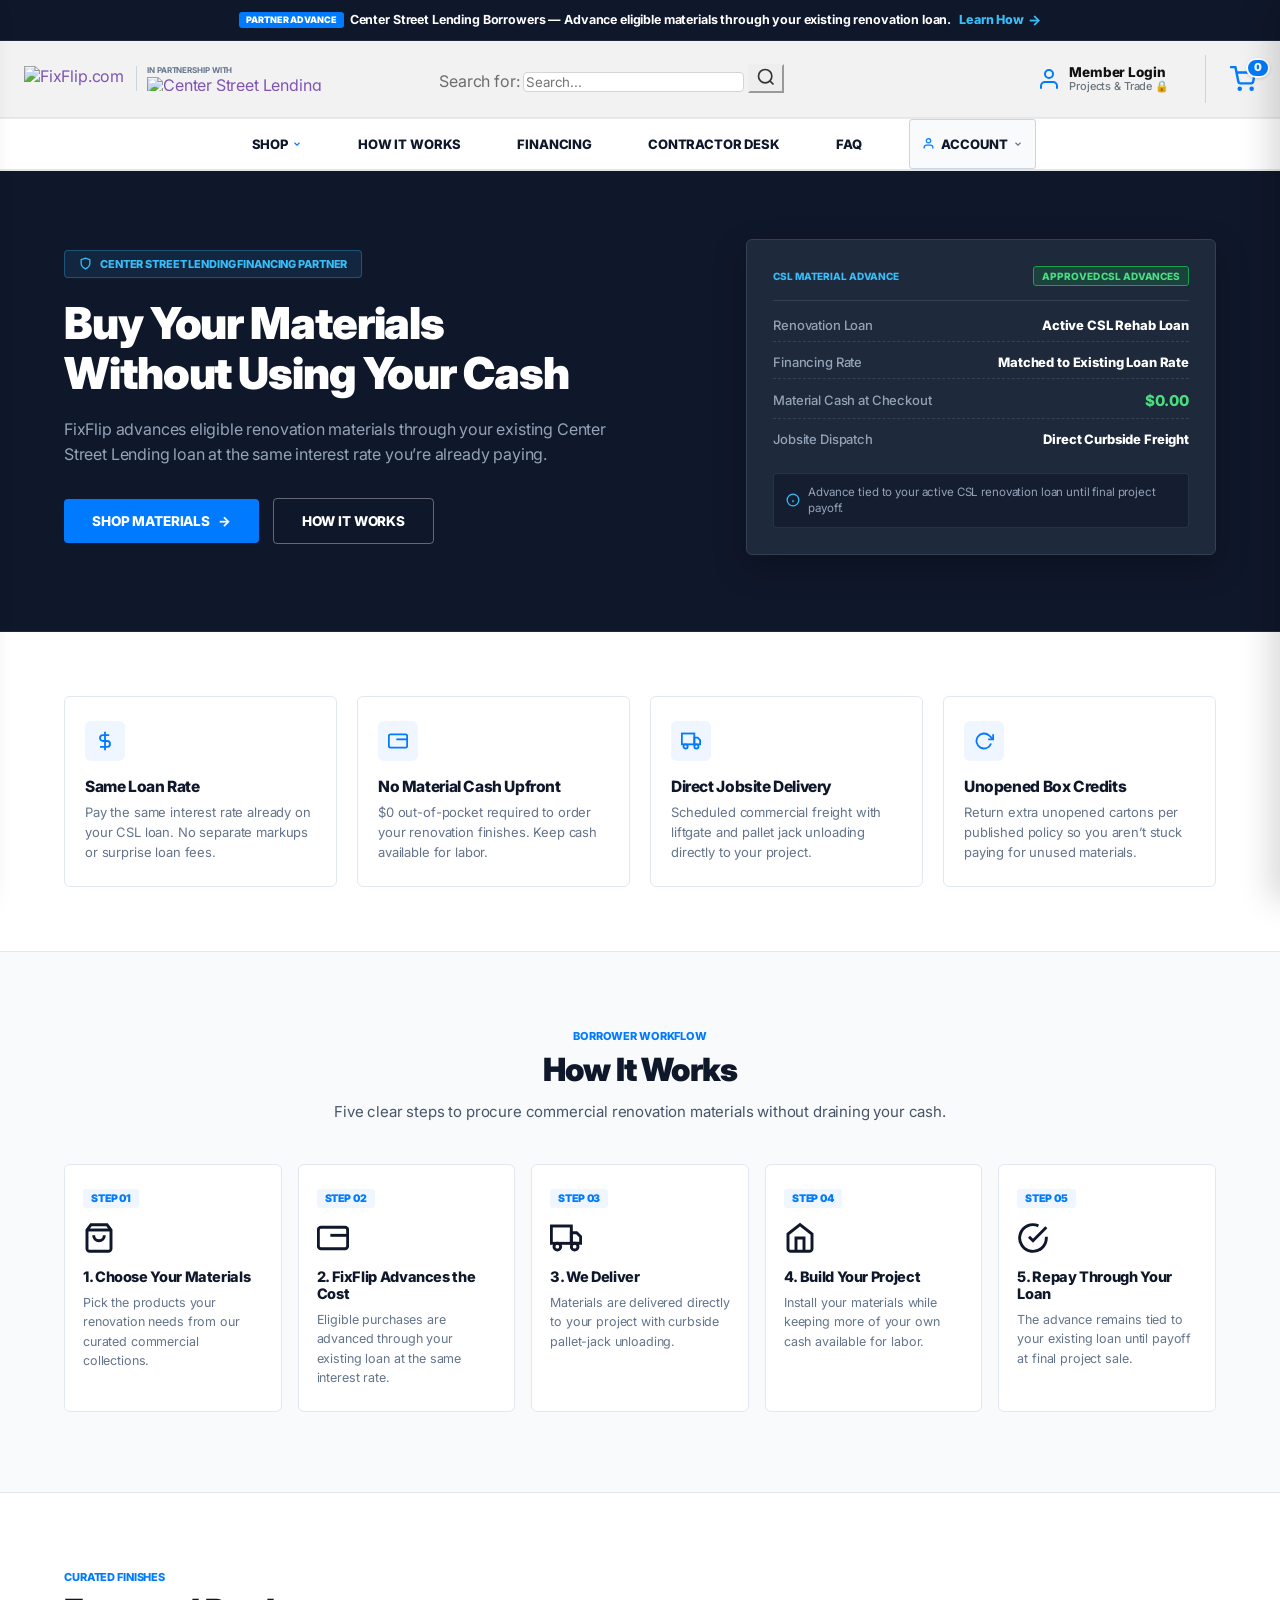
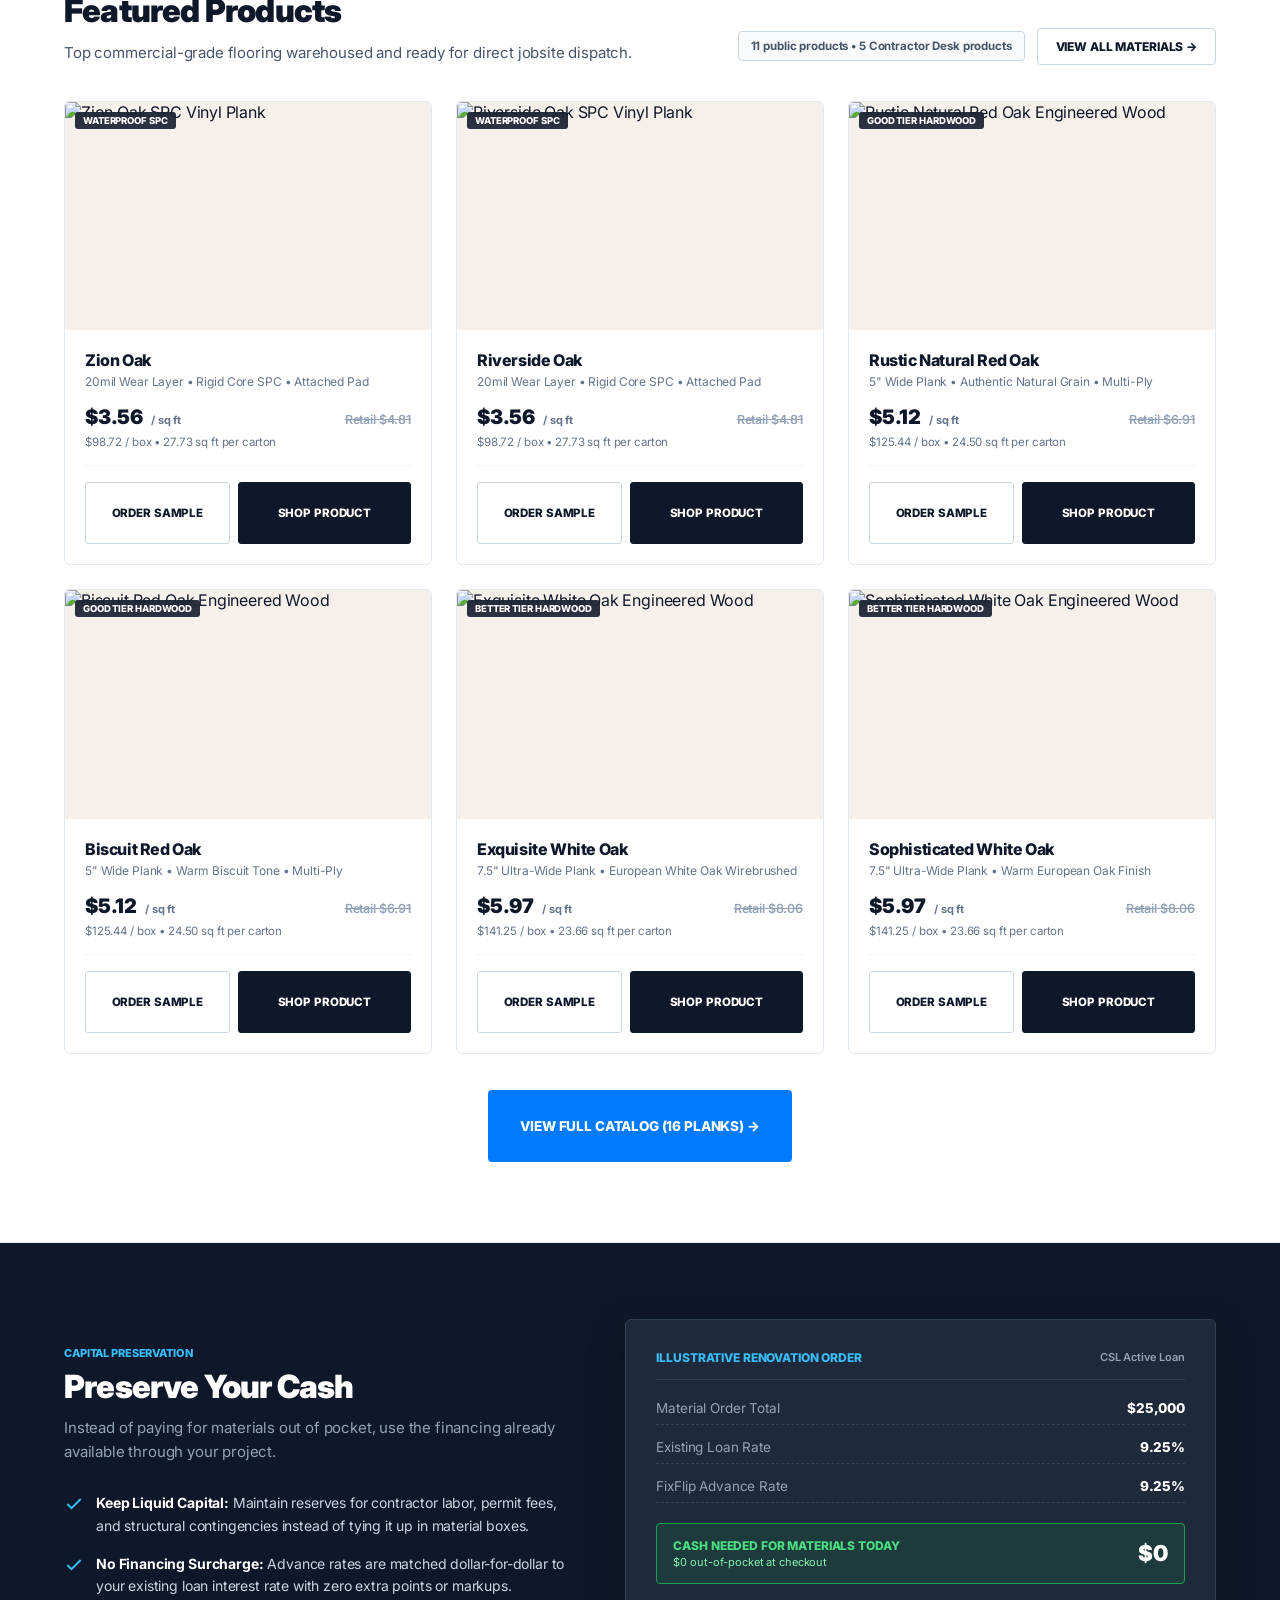
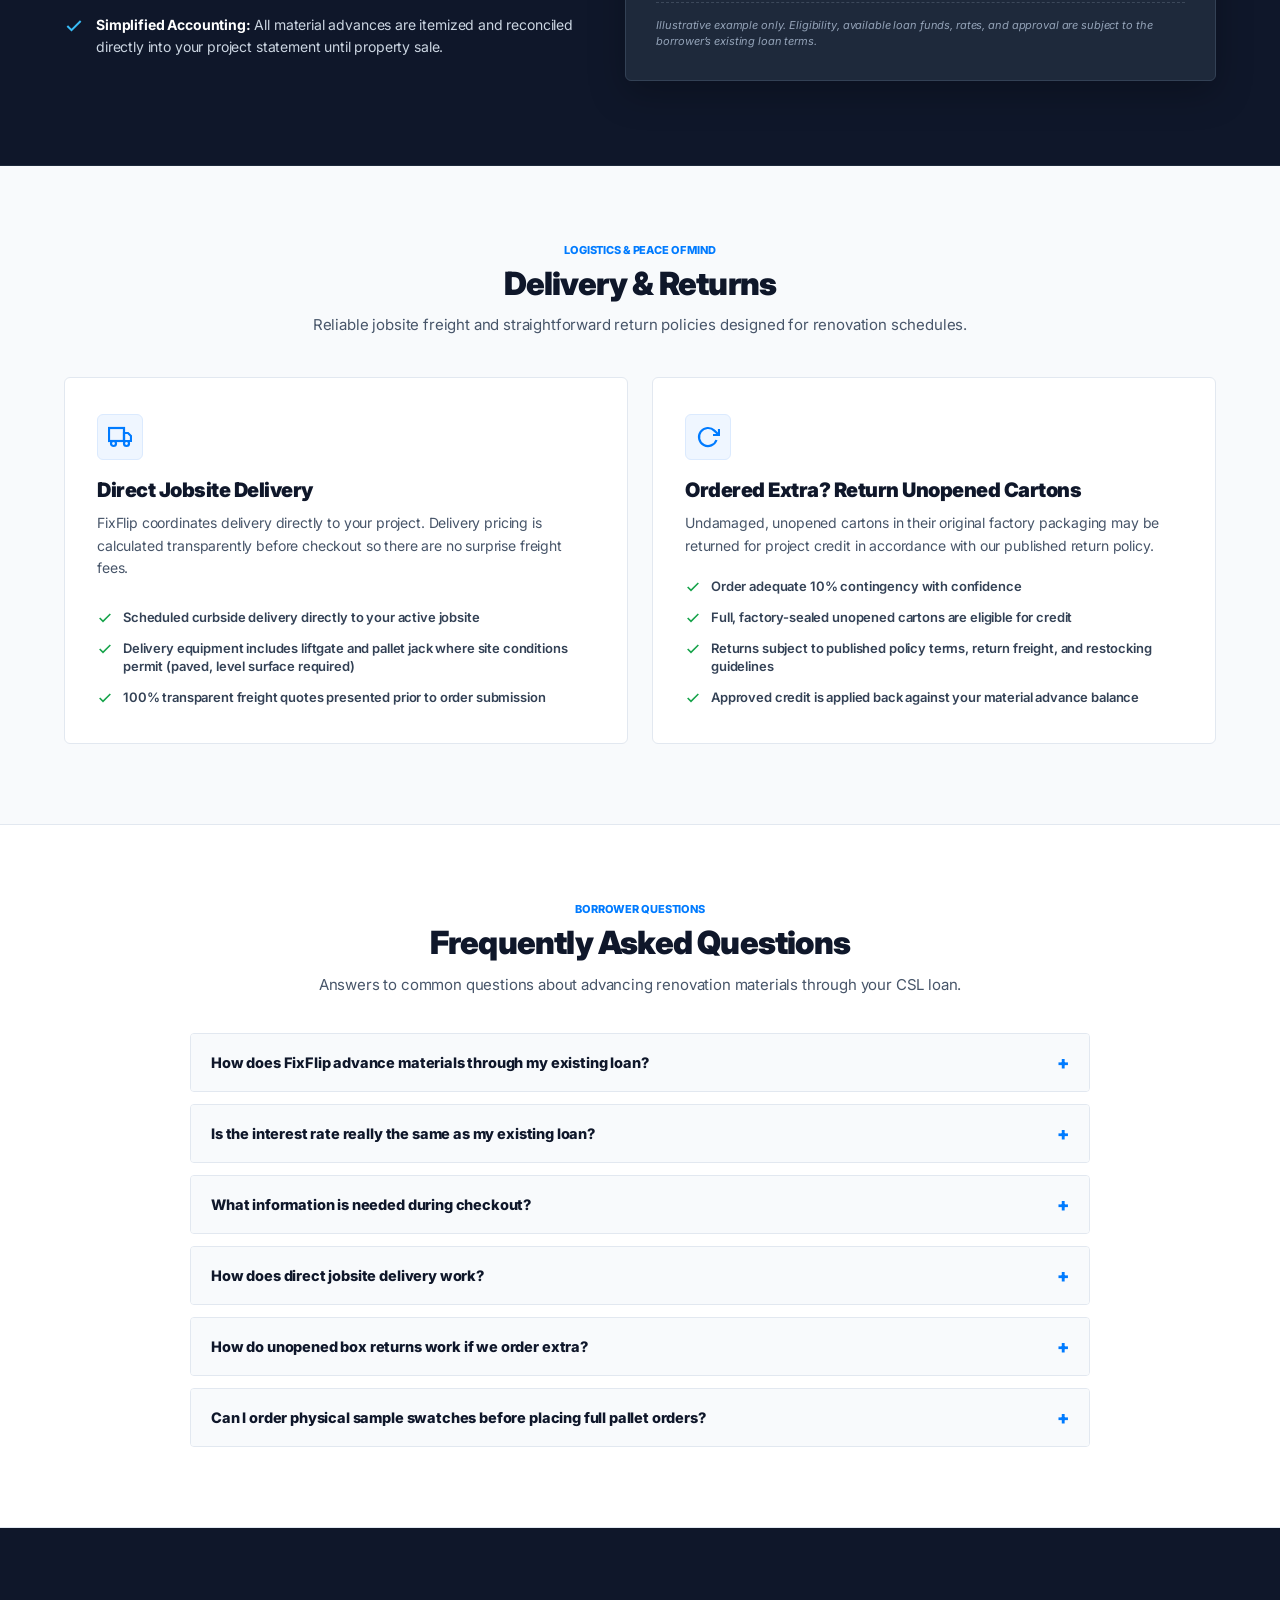
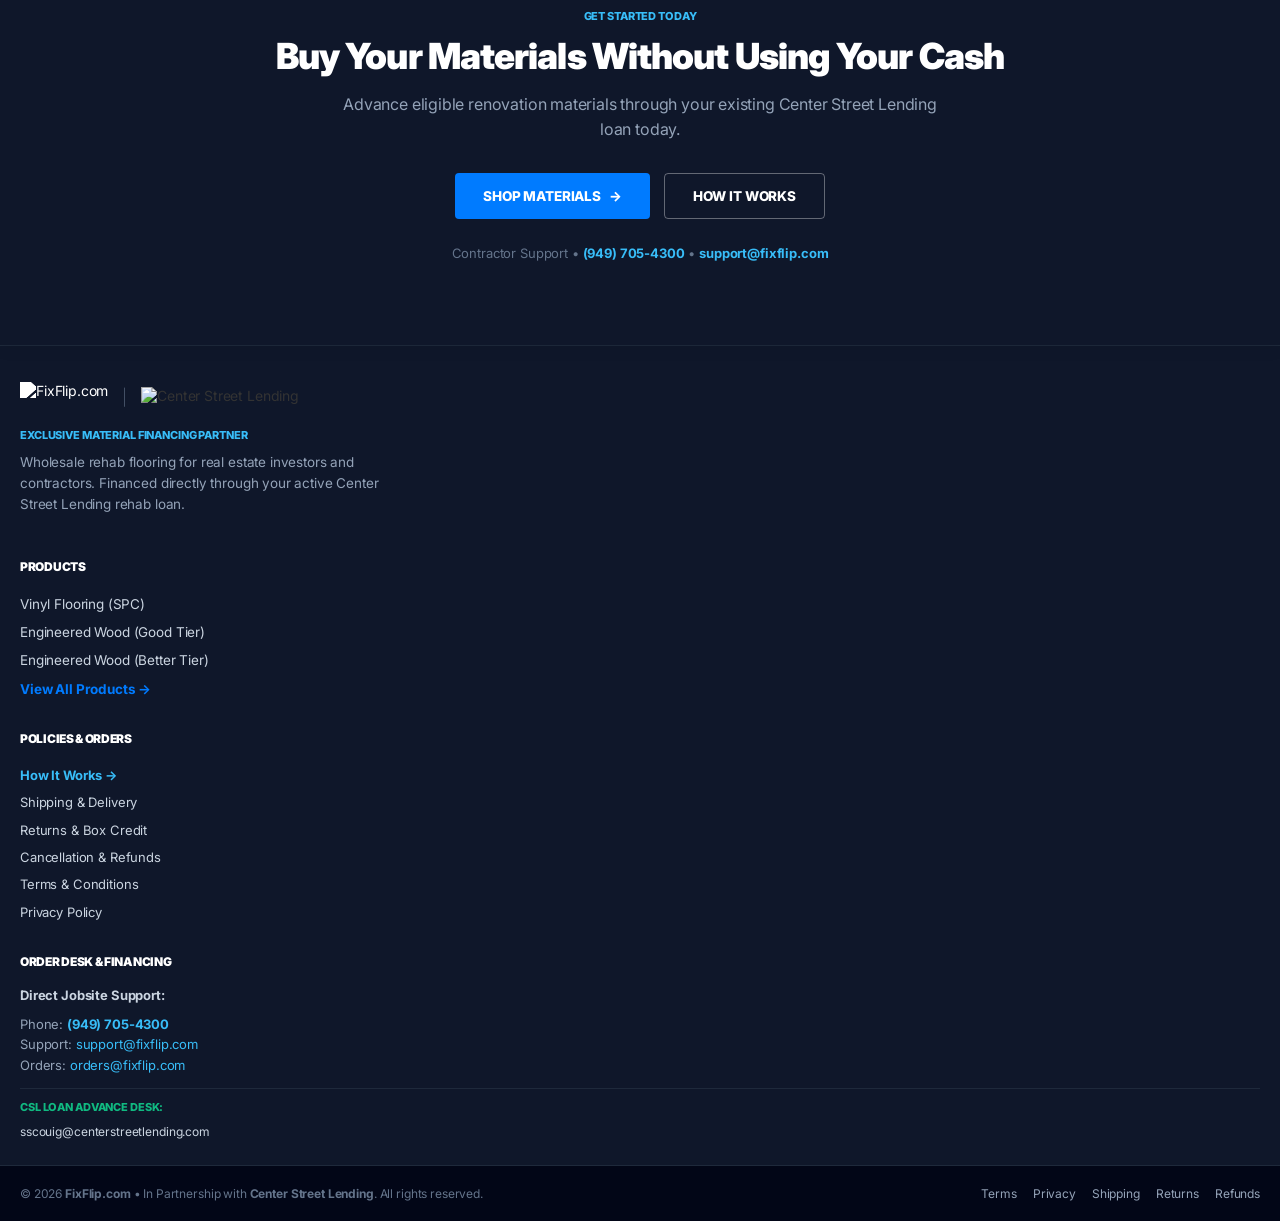
==== commit 42f865d2: "Fix all navigation, product, and button links to fixflip.com" ====
--- a/index.html
+++ b/index.html
@@ -9,13 +9,655 @@
   <link href="https://fonts.googleapis.com/css2?family=Inter:wght@300;400;500;600;700;800;900&display=swap" rel="stylesheet">
   
   <!-- Fix & Flip Hammer & Saw Favicon -->
-  <link rel="shortcut icon" href="fixflip-storefront-child/favicon.ico?v=">
-  <link rel="icon" type="image/png" sizes="32x32" href="fixflip-storefront-child/favicon.png?v=">
-  <link rel="icon" type="image/png" sizes="16x16" href="fixflip-storefront-child/favicon.png?v=">
-  <link rel="apple-touch-icon" sizes="180x180" href="fixflip-storefront-child/apple-touch-icon.png?v=">
-  <link rel="icon" type="image/svg+xml" href="fixflip-storefront-child/favicon.svg?v=">
-  
-  
+  <link rel="shortcut icon" href="https://fixflip.com/wp-content/themes/fixflip-storefront-child/favicon.ico?v=1789584294">
+  <link rel="icon" type="image/png" sizes="32x32" href="https://fixflip.com/wp-content/themes/fixflip-storefront-child/favicon.png?v=1789584294">
+  <link rel="icon" type="image/png" sizes="16x16" href="https://fixflip.com/wp-content/themes/fixflip-storefront-child/favicon.png?v=1789584294">
+  <link rel="apple-touch-icon" sizes="180x180" href="https://fixflip.com/wp-content/themes/fixflip-storefront-child/apple-touch-icon.png?v=1789584294">
+  <link rel="icon" type="image/svg+xml" href="https://fixflip.com/wp-content/themes/fixflip-storefront-child/favicon.svg?v=1789584294">
+  <title>fixflip.com</title>
+<meta name='robots' content='max-image-preview:large' />
+<link rel="canonical" href="https://fixflip.com/" />
+<meta name="description" content="FixFlip advances eligible renovation materials through your existing Center Street Lending loan at the same interest rate. Wholesale commercial flooring, direct jobsite delivery, and unopened box credits." />
+<link rel='dns-prefetch' href='//fonts.googleapis.com' />
+<link rel="alternate" type="application/rss+xml" title="fixflip.com &raquo; Feed" href="https://fixflip.com/feed/" />
+<link rel="alternate" type="application/rss+xml" title="fixflip.com &raquo; Comments Feed" href="https://fixflip.com/comments/feed/" />
+<style id="wp-img-auto-sizes-contain-inline-css">
+img:is([sizes=auto i],[sizes^="auto," i]){contain-intrinsic-size:3000px 1500px}
+/*# sourceURL=wp-img-auto-sizes-contain-inline-css */
+</style>
+<link rel='stylesheet' id='godaddy-payments-payinperson-main-styles-css' href='https://fixflip.com/wp-content/mu-plugins/vendor/godaddy/mwc-core/assets/css/pay-in-person-method.css' media='all' />
+<style id="classic-theme-styles-inline-css">
+/*! This file is auto-generated */
+.wp-block-button__link{color:#fff;background-color:#32373c;border-radius:9999px;box-shadow:none;text-decoration:none;padding:calc(.667em + 2px) calc(1.333em + 2px);font-size:1.125em}.wp-block-file__button{background:#32373c;color:#fff;text-decoration:none}
+/*# sourceURL=/wp-includes/css/classic-themes.min.css */
+</style>
+
+<style id="site-designer-shared-pattern-classes-inline-css">
+/* Dark cover/section overlay + on-dark text. */
+body .wp-site-blocks .is-style-overlay-dark .wp-block-cover__background { background-color: var(--wp--preset--color--base-3); color: var(--wp--preset--color--contrast-3); }
+.wp-block-cover.is-style-overlay-dark .wp-block-cover__background.has-background-dim { opacity: 0.50 !important; }
+:is(.wp-block-designsetgo-section, .wp-block-designsetgo-scroll-slides).is-style-overlay-dark { --dsgo-overlay-color: var(--wp--preset--color--base-3); --dsgo-overlay-opacity: 0.50; color: var(--wp--preset--color--contrast-3); }
+.dsgo-image-accordion-item.is-style-overlay-dark { --dsgo-overlay-color: var(--wp--preset--color--base-3); }
+.wp-block-group.has-background.is-style-overlay-dark { box-shadow: inset 0 0 0 9999px color-mix(in srgb, var(--wp--preset--color--base-3) 50%, transparent); }
+body .wp-site-blocks .is-style-overlay-dark, body .wp-site-blocks .is-style-on-dark { --dsgo-text-color: var(--wp--preset--color--contrast-3); color: var(--wp--preset--color--contrast-3) !important; }
+body .wp-site-blocks .is-style-overlay-dark :is(h1,h2,h3,h4,h5,h6,p,li,blockquote,cite), body .wp-site-blocks .is-style-on-dark :is(h1,h2,h3,h4,h5,h6,p,li,blockquote,cite) { color: var(--wp--preset--color--contrast-3) !important; }
+
+/* Solid dark section background + light text. */
+.is-style-bg-dark { background-color: var(--wp--preset--color--contrast); color: var(--wp--preset--color--base); }
+.is-style-bg-dark a { color: var(--wp--preset--color--base); }
+/*# sourceURL=site-designer-shared-pattern-classes-inline-css */
+</style>
+<link rel='stylesheet' id='storefront-gutenberg-blocks-css' href='https://fixflip.com/wp-content/themes/storefront/assets/css/base/gutenberg-blocks.css?ver=4.6.2' media='all' />
+<style id="storefront-gutenberg-blocks-inline-css">
+
+				.wp-block-button__link:not(.has-text-color) {
+					color: #333333;
+				}
+
+				.wp-block-button__link:not(.has-text-color):hover,
+				.wp-block-button__link:not(.has-text-color):focus,
+				.wp-block-button__link:not(.has-text-color):active {
+					color: #333333;
+				}
+
+				.wp-block-button__link:not(.has-background) {
+					background-color: #eeeeee;
+				}
+
+				.wp-block-button__link:not(.has-background):hover,
+				.wp-block-button__link:not(.has-background):focus,
+				.wp-block-button__link:not(.has-background):active {
+					border-color: #d5d5d5;
+					background-color: #d5d5d5;
+				}
+
+				.wc-block-grid__products .wc-block-grid__product .wp-block-button__link {
+					background-color: #eeeeee;
+					border-color: #eeeeee;
+					color: #333333;
+				}
+
+				.wp-block-quote footer,
+				.wp-block-quote cite,
+				.wp-block-quote__citation {
+					color: #6d6d6d;
+				}
+
+				.wp-block-pullquote cite,
+				.wp-block-pullquote footer,
+				.wp-block-pullquote__citation {
+					color: #6d6d6d;
+				}
+
+				.wp-block-image figcaption {
+					color: #6d6d6d;
+				}
+
+				.wp-block-separator.is-style-dots::before {
+					color: #333333;
+				}
+
+				.wp-block-file a.wp-block-file__button {
+					color: #333333;
+					background-color: #eeeeee;
+					border-color: #eeeeee;
+				}
+
+				.wp-block-file a.wp-block-file__button:hover,
+				.wp-block-file a.wp-block-file__button:focus,
+				.wp-block-file a.wp-block-file__button:active {
+					color: #333333;
+					background-color: #d5d5d5;
+				}
+
+				.wp-block-code,
+				.wp-block-preformatted pre {
+					color: #6d6d6d;
+				}
+
+				.wp-block-table:not( .has-background ):not( .is-style-stripes ) tbody tr:nth-child(2n) td {
+					background-color: #fdfdfd;
+				}
+
+				.wp-block-cover .wp-block-cover__inner-container h1:not(.has-text-color),
+				.wp-block-cover .wp-block-cover__inner-container h2:not(.has-text-color),
+				.wp-block-cover .wp-block-cover__inner-container h3:not(.has-text-color),
+				.wp-block-cover .wp-block-cover__inner-container h4:not(.has-text-color),
+				.wp-block-cover .wp-block-cover__inner-container h5:not(.has-text-color),
+				.wp-block-cover .wp-block-cover__inner-container h6:not(.has-text-color) {
+					color: #000000;
+				}
+
+				div.wc-block-components-price-slider__range-input-progress,
+				.rtl .wc-block-components-price-slider__range-input-progress {
+					--range-color: #7f54b3;
+				}
+
+				/* Target only IE11 */
+				@media all and (-ms-high-contrast: none), (-ms-high-contrast: active) {
+					.wc-block-components-price-slider__range-input-progress {
+						background: #7f54b3;
+					}
+				}
+
+				.wc-block-components-button:not(.is-link) {
+					background-color: #333333;
+					color: #ffffff;
+				}
+
+				.wc-block-components-button:not(.is-link):hover,
+				.wc-block-components-button:not(.is-link):focus,
+				.wc-block-components-button:not(.is-link):active {
+					background-color: #1a1a1a;
+					color: #ffffff;
+				}
+
+				.wc-block-components-button:not(.is-link):disabled {
+					background-color: #333333;
+					color: #ffffff;
+				}
+
+				.wc-block-cart__submit-container {
+					background-color: #ffffff;
+				}
+
+				.wc-block-cart__submit-container::before {
+					color: rgba(220,220,220,0.5);
+				}
+
+				.wc-block-components-order-summary-item__quantity {
+					background-color: #ffffff;
+					border-color: #6d6d6d;
+					box-shadow: 0 0 0 2px #ffffff;
+					color: #6d6d6d;
+				}
+			
+/*# sourceURL=storefront-gutenberg-blocks-inline-css */
+</style>
+<style id="global-styles-inline-css">
+:root{--wp--preset--aspect-ratio--square: 1;--wp--preset--aspect-ratio--4-3: 4/3;--wp--preset--aspect-ratio--3-4: 3/4;--wp--preset--aspect-ratio--3-2: 3/2;--wp--preset--aspect-ratio--2-3: 2/3;--wp--preset--aspect-ratio--16-9: 16/9;--wp--preset--aspect-ratio--9-16: 9/16;--wp--preset--color--black: #000000;--wp--preset--color--cyan-bluish-gray: #abb8c3;--wp--preset--color--white: #ffffff;--wp--preset--color--pale-pink: #f78da7;--wp--preset--color--vivid-red: #cf2e2e;--wp--preset--color--luminous-vivid-orange: #ff6900;--wp--preset--color--luminous-vivid-amber: #fcb900;--wp--preset--color--light-green-cyan: #7bdcb5;--wp--preset--color--vivid-green-cyan: #00d084;--wp--preset--color--pale-cyan-blue: #8ed1fc;--wp--preset--color--vivid-cyan-blue: #0693e3;--wp--preset--color--vivid-purple: #9b51e0;--wp--preset--gradient--vivid-cyan-blue-to-vivid-purple: linear-gradient(135deg,rgb(6,147,227) 0%,rgb(155,81,224) 100%);--wp--preset--gradient--light-green-cyan-to-vivid-green-cyan: linear-gradient(135deg,rgb(122,220,180) 0%,rgb(0,208,130) 100%);--wp--preset--gradient--luminous-vivid-amber-to-luminous-vivid-orange: linear-gradient(135deg,rgb(252,185,0) 0%,rgb(255,105,0) 100%);--wp--preset--gradient--luminous-vivid-orange-to-vivid-red: linear-gradient(135deg,rgb(255,105,0) 0%,rgb(207,46,46) 100%);--wp--preset--gradient--very-light-gray-to-cyan-bluish-gray: linear-gradient(135deg,rgb(238,238,238) 0%,rgb(169,184,195) 100%);--wp--preset--gradient--cool-to-warm-spectrum: linear-gradient(135deg,rgb(74,234,220) 0%,rgb(151,120,209) 20%,rgb(207,42,186) 40%,rgb(238,44,130) 60%,rgb(251,105,98) 80%,rgb(254,248,76) 100%);--wp--preset--gradient--blush-light-purple: linear-gradient(135deg,rgb(255,206,236) 0%,rgb(152,150,240) 100%);--wp--preset--gradient--blush-bordeaux: linear-gradient(135deg,rgb(254,205,165) 0%,rgb(254,45,45) 50%,rgb(107,0,62) 100%);--wp--preset--gradient--luminous-dusk: linear-gradient(135deg,rgb(255,203,112) 0%,rgb(199,81,192) 50%,rgb(65,88,208) 100%);--wp--preset--gradient--pale-ocean: linear-gradient(135deg,rgb(255,245,203) 0%,rgb(182,227,212) 50%,rgb(51,167,181) 100%);--wp--preset--gradient--electric-grass: linear-gradient(135deg,rgb(202,248,128) 0%,rgb(113,206,126) 100%);--wp--preset--gradient--midnight: linear-gradient(135deg,rgb(2,3,129) 0%,rgb(40,116,252) 100%);--wp--preset--font-size--small: 14px;--wp--preset--font-size--medium: 23px;--wp--preset--font-size--large: 26px;--wp--preset--font-size--x-large: 42px;--wp--preset--font-size--normal: 16px;--wp--preset--font-size--huge: 37px;--wp--preset--spacing--20: 0.44rem;--wp--preset--spacing--30: 0.67rem;--wp--preset--spacing--40: 1rem;--wp--preset--spacing--50: 1.5rem;--wp--preset--spacing--60: 2.25rem;--wp--preset--spacing--70: 3.38rem;--wp--preset--spacing--80: 5.06rem;--wp--preset--shadow--natural: 6px 6px 9px rgba(0, 0, 0, 0.2);--wp--preset--shadow--deep: 12px 12px 50px rgba(0, 0, 0, 0.4);--wp--preset--shadow--sharp: 6px 6px 0px rgba(0, 0, 0, 0.2);--wp--preset--shadow--outlined: 6px 6px 0px -3px rgb(255, 255, 255), 6px 6px rgb(0, 0, 0);--wp--preset--shadow--crisp: 6px 6px 0px rgb(0, 0, 0);}:where(body) { margin: 0; }:where(.wp-site-blocks) > * { margin-block-start: 24px; margin-block-end: 0; }:where(.wp-site-blocks) > :first-child { margin-block-start: 0; }:where(.wp-site-blocks) > :last-child { margin-block-end: 0; }:root { --wp--style--block-gap: 24px; }:root :where(.is-layout-flow) > :first-child{margin-block-start: 0;}:root :where(.is-layout-flow) > :last-child{margin-block-end: 0;}:root :where(.is-layout-flow) > *{margin-block-start: 24px;margin-block-end: 0;}:root :where(.is-layout-constrained) > :first-child{margin-block-start: 0;}:root :where(.is-layout-constrained) > :last-child{margin-block-end: 0;}:root :where(.is-layout-constrained) > *{margin-block-start: 24px;margin-block-end: 0;}:root :where(.is-layout-flex){gap: 24px;}:root :where(.is-layout-grid){gap: 24px;}body .is-layout-flex{display: flex;}.is-layout-flex{flex-wrap: wrap;align-items: center;}.is-layout-flex > :is(*, div){margin: 0;}body .is-layout-grid{display: grid;}.is-layout-grid > :is(*, div){margin: 0;}body{padding-top: 0px;padding-right: 0px;padding-bottom: 0px;padding-left: 0px;}:root :where(.wp-element-button, .wp-block-button__link){background-color: #32373c;border-width: 0;color: #fff;font-family: inherit;font-size: inherit;font-style: inherit;font-weight: inherit;letter-spacing: inherit;line-height: inherit;padding-top: calc(0.667em + 2px);padding-right: calc(1.333em + 2px);padding-bottom: calc(0.667em + 2px);padding-left: calc(1.333em + 2px);text-decoration: none;text-transform: inherit;}.has-black-color{color: var(--wp--preset--color--black) !important;}.has-cyan-bluish-gray-color{color: var(--wp--preset--color--cyan-bluish-gray) !important;}.has-white-color{color: var(--wp--preset--color--white) !important;}.has-pale-pink-color{color: var(--wp--preset--color--pale-pink) !important;}.has-vivid-red-color{color: var(--wp--preset--color--vivid-red) !important;}.has-luminous-vivid-orange-color{color: var(--wp--preset--color--luminous-vivid-orange) !important;}.has-luminous-vivid-amber-color{color: var(--wp--preset--color--luminous-vivid-amber) !important;}.has-light-green-cyan-color{color: var(--wp--preset--color--light-green-cyan) !important;}.has-vivid-green-cyan-color{color: var(--wp--preset--color--vivid-green-cyan) !important;}.has-pale-cyan-blue-color{color: var(--wp--preset--color--pale-cyan-blue) !important;}.has-vivid-cyan-blue-color{color: var(--wp--preset--color--vivid-cyan-blue) !important;}.has-vivid-purple-color{color: var(--wp--preset--color--vivid-purple) !important;}.has-black-background-color{background-color: var(--wp--preset--color--black) !important;}.has-cyan-bluish-gray-background-color{background-color: var(--wp--preset--color--cyan-bluish-gray) !important;}.has-white-background-color{background-color: var(--wp--preset--color--white) !important;}.has-pale-pink-background-color{background-color: var(--wp--preset--color--pale-pink) !important;}.has-vivid-red-background-color{background-color: var(--wp--preset--color--vivid-red) !important;}.has-luminous-vivid-orange-background-color{background-color: var(--wp--preset--color--luminous-vivid-orange) !important;}.has-luminous-vivid-amber-background-color{background-color: var(--wp--preset--color--luminous-vivid-amber) !important;}.has-light-green-cyan-background-color{background-color: var(--wp--preset--color--light-green-cyan) !important;}.has-vivid-green-cyan-background-color{background-color: var(--wp--preset--color--vivid-green-cyan) !important;}.has-pale-cyan-blue-background-color{background-color: var(--wp--preset--color--pale-cyan-blue) !important;}.has-vivid-cyan-blue-background-color{background-color: var(--wp--preset--color--vivid-cyan-blue) !important;}.has-vivid-purple-background-color{background-color: var(--wp--preset--color--vivid-purple) !important;}.has-black-border-color{border-color: var(--wp--preset--color--black) !important;}.has-cyan-bluish-gray-border-color{border-color: var(--wp--preset--color--cyan-bluish-gray) !important;}.has-white-border-color{border-color: var(--wp--preset--color--white) !important;}.has-pale-pink-border-color{border-color: var(--wp--preset--color--pale-pink) !important;}.has-vivid-red-border-color{border-color: var(--wp--preset--color--vivid-red) !important;}.has-luminous-vivid-orange-border-color{border-color: var(--wp--preset--color--luminous-vivid-orange) !important;}.has-luminous-vivid-amber-border-color{border-color: var(--wp--preset--color--luminous-vivid-amber) !important;}.has-light-green-cyan-border-color{border-color: var(--wp--preset--color--light-green-cyan) !important;}.has-vivid-green-cyan-border-color{border-color: var(--wp--preset--color--vivid-green-cyan) !important;}.has-pale-cyan-blue-border-color{border-color: var(--wp--preset--color--pale-cyan-blue) !important;}.has-vivid-cyan-blue-border-color{border-color: var(--wp--preset--color--vivid-cyan-blue) !important;}.has-vivid-purple-border-color{border-color: var(--wp--preset--color--vivid-purple) !important;}.has-vivid-cyan-blue-to-vivid-purple-gradient-background{background: var(--wp--preset--gradient--vivid-cyan-blue-to-vivid-purple) !important;}.has-light-green-cyan-to-vivid-green-cyan-gradient-background{background: var(--wp--preset--gradient--light-green-cyan-to-vivid-green-cyan) !important;}.has-luminous-vivid-amber-to-luminous-vivid-orange-gradient-background{background: var(--wp--preset--gradient--luminous-vivid-amber-to-luminous-vivid-orange) !important;}.has-luminous-vivid-orange-to-vivid-red-gradient-background{background: var(--wp--preset--gradient--luminous-vivid-orange-to-vivid-red) !important;}.has-very-light-gray-to-cyan-bluish-gray-gradient-background{background: var(--wp--preset--gradient--very-light-gray-to-cyan-bluish-gray) !important;}.has-cool-to-warm-spectrum-gradient-background{background: var(--wp--preset--gradient--cool-to-warm-spectrum) !important;}.has-blush-light-purple-gradient-background{background: var(--wp--preset--gradient--blush-light-purple) !important;}.has-blush-bordeaux-gradient-background{background: var(--wp--preset--gradient--blush-bordeaux) !important;}.has-luminous-dusk-gradient-background{background: var(--wp--preset--gradient--luminous-dusk) !important;}.has-pale-ocean-gradient-background{background: var(--wp--preset--gradient--pale-ocean) !important;}.has-electric-grass-gradient-background{background: var(--wp--preset--gradient--electric-grass) !important;}.has-midnight-gradient-background{background: var(--wp--preset--gradient--midnight) !important;}.has-small-font-size{font-size: var(--wp--preset--font-size--small) !important;}.has-medium-font-size{font-size: var(--wp--preset--font-size--medium) !important;}.has-large-font-size{font-size: var(--wp--preset--font-size--large) !important;}.has-x-large-font-size{font-size: var(--wp--preset--font-size--x-large) !important;}.has-normal-font-size{font-size: var(--wp--preset--font-size--normal) !important;}.has-huge-font-size{font-size: var(--wp--preset--font-size--huge) !important;}
+/*# sourceURL=global-styles-inline-css */
+</style>
+
+<style id="woocommerce-inline-inline-css">
+.woocommerce form .form-row .required { visibility: visible; }
+/*# sourceURL=woocommerce-inline-inline-css */
+</style>
+<link rel='stylesheet' id='wp-components-css' href='https://fixflip.com/wp-includes/css/dist/components/style.min.css?ver=7.0.4' media='all' />
+<link rel='stylesheet' id='godaddy-styles-css' href='https://fixflip.com/wp-content/mu-plugins/vendor/wpex/godaddy-launch/includes/Dependencies/GoDaddy/Styles/build/latest.css?ver=2.0.2' media='all' />
+<link rel='stylesheet' id='storefront-style-css' href='https://fixflip.com/wp-content/themes/storefront/style.css?ver=4.6.2' media='all' />
+<style id="storefront-style-inline-css">
+
+			.main-navigation ul li a,
+			.site-title a,
+			ul.menu li a,
+			.site-branding h1 a,
+			button.menu-toggle,
+			button.menu-toggle:hover,
+			.handheld-navigation .dropdown-toggle {
+				color: #333333;
+			}
+
+			button.menu-toggle,
+			button.menu-toggle:hover {
+				border-color: #333333;
+			}
+
+			.main-navigation ul li a:hover,
+			.main-navigation ul li:hover > a,
+			.site-title a:hover,
+			.site-header ul.menu li.current-menu-item > a {
+				color: #747474;
+			}
+
+			table:not( .has-background ) th {
+				background-color: #f8f8f8;
+			}
+
+			table:not( .has-background ) tbody td {
+				background-color: #fdfdfd;
+			}
+
+			table:not( .has-background ) tbody tr:nth-child(2n) td,
+			fieldset,
+			fieldset legend {
+				background-color: #fbfbfb;
+			}
+
+			.site-header,
+			.secondary-navigation ul ul,
+			.main-navigation ul.menu > li.menu-item-has-children:after,
+			.secondary-navigation ul.menu ul,
+			.storefront-handheld-footer-bar,
+			.storefront-handheld-footer-bar ul li > a,
+			.storefront-handheld-footer-bar ul li.search .site-search,
+			button.menu-toggle,
+			button.menu-toggle:hover {
+				background-color: #ffffff;
+			}
+
+			p.site-description,
+			.site-header,
+			.storefront-handheld-footer-bar {
+				color: #404040;
+			}
+
+			button.menu-toggle:after,
+			button.menu-toggle:before,
+			button.menu-toggle span:before {
+				background-color: #333333;
+			}
+
+			h1, h2, h3, h4, h5, h6, .wc-block-grid__product-title {
+				color: #333333;
+			}
+
+			.widget h1 {
+				border-bottom-color: #333333;
+			}
+
+			body,
+			.secondary-navigation a {
+				color: #6d6d6d;
+			}
+
+			.widget-area .widget a,
+			.hentry .entry-header .posted-on a,
+			.hentry .entry-header .post-author a,
+			.hentry .entry-header .post-comments a,
+			.hentry .entry-header .byline a {
+				color: #727272;
+			}
+
+			a {
+				color: #7f54b3;
+			}
+
+			a:focus,
+			button:focus,
+			.button.alt:focus,
+			input:focus,
+			textarea:focus,
+			input[type="button"]:focus,
+			input[type="reset"]:focus,
+			input[type="submit"]:focus,
+			input[type="email"]:focus,
+			input[type="tel"]:focus,
+			input[type="url"]:focus,
+			input[type="password"]:focus,
+			input[type="search"]:focus {
+				outline-color: #7f54b3;
+			}
+
+			button, input[type="button"], input[type="reset"], input[type="submit"], .button, .widget a.button {
+				background-color: #eeeeee;
+				border-color: #eeeeee;
+				color: #333333;
+			}
+
+			button:hover, input[type="button"]:hover, input[type="reset"]:hover, input[type="submit"]:hover, .button:hover, .widget a.button:hover {
+				background-color: #d5d5d5;
+				border-color: #d5d5d5;
+				color: #333333;
+			}
+
+			button.alt, input[type="button"].alt, input[type="reset"].alt, input[type="submit"].alt, .button.alt, .widget-area .widget a.button.alt {
+				background-color: #333333;
+				border-color: #333333;
+				color: #ffffff;
+			}
+
+			button.alt:hover, input[type="button"].alt:hover, input[type="reset"].alt:hover, input[type="submit"].alt:hover, .button.alt:hover, .widget-area .widget a.button.alt:hover {
+				background-color: #1a1a1a;
+				border-color: #1a1a1a;
+				color: #ffffff;
+			}
+
+			.pagination .page-numbers li .page-numbers.current {
+				background-color: #e6e6e6;
+				color: #636363;
+			}
+
+			#comments .comment-list .comment-content .comment-text {
+				background-color: #f8f8f8;
+			}
+
+			.site-footer {
+				background-color: #f0f0f0;
+				color: #6d6d6d;
+			}
+
+			.site-footer a:not(.button):not(.components-button) {
+				color: #333333;
+			}
+
+			.site-footer .storefront-handheld-footer-bar a:not(.button):not(.components-button) {
+				color: #333333;
+			}
+
+			.site-footer h1, .site-footer h2, .site-footer h3, .site-footer h4, .site-footer h5, .site-footer h6, .site-footer .widget .widget-title, .site-footer .widget .widgettitle {
+				color: #333333;
+			}
+
+			.page-template-template-homepage.has-post-thumbnail .type-page.has-post-thumbnail .entry-title {
+				color: #000000;
+			}
+
+			.page-template-template-homepage.has-post-thumbnail .type-page.has-post-thumbnail .entry-content {
+				color: #000000;
+			}
+
+			@media screen and ( min-width: 768px ) {
+				.secondary-navigation ul.menu a:hover {
+					color: #595959;
+				}
+
+				.secondary-navigation ul.menu a {
+					color: #404040;
+				}
+
+				.main-navigation ul.menu ul.sub-menu,
+				.main-navigation ul.nav-menu ul.children {
+					background-color: #f0f0f0;
+				}
+
+				.site-header {
+					border-bottom-color: #f0f0f0;
+				}
+			}
+/*# sourceURL=storefront-style-inline-css */
+</style>
+<link rel='stylesheet' id='storefront-icons-css' href='https://fixflip.com/wp-content/themes/storefront/assets/css/base/icons.css?ver=4.6.2' media='all' />
+<link rel='stylesheet' id='fixflip-inter-css' href='https://fonts.googleapis.com/css2?family=Inter:wght@300;400;500;600;700;800;900&#038;display=swap' media='all' />
+<link rel='stylesheet' id='fixflip-child-style-css' href='https://fixflip.com/wp-content/themes/fixflip-storefront-child/style.css?ver=2.2.1789584294' media='all' />
+<link rel='stylesheet' id='storefront-woocommerce-style-css' href='https://fixflip.com/wp-content/themes/storefront/assets/css/woocommerce/woocommerce.css?ver=4.6.2' media='all' />
+<style id="storefront-woocommerce-style-inline-css">
+@font-face {
+				font-family: star;
+				src: url(https://fixflip.com/wp-content/plugins/woocommerce/assets/fonts/star.eot);
+				src:
+					url(https://fixflip.com/wp-content/plugins/woocommerce/assets/fonts/star.eot?#iefix) format("embedded-opentype"),
+					url(https://fixflip.com/wp-content/plugins/woocommerce/assets/fonts/star.woff) format("woff"),
+					url(https://fixflip.com/wp-content/plugins/woocommerce/assets/fonts/star.ttf) format("truetype"),
+					url(https://fixflip.com/wp-content/plugins/woocommerce/assets/fonts/star.svg#star) format("svg");
+				font-weight: 400;
+				font-style: normal;
+			}
+			@font-face {
+				font-family: WooCommerce;
+				src: url(https://fixflip.com/wp-content/plugins/woocommerce/assets/fonts/WooCommerce.eot);
+				src:
+					url(https://fixflip.com/wp-content/plugins/woocommerce/assets/fonts/WooCommerce.eot?#iefix) format("embedded-opentype"),
+					url(https://fixflip.com/wp-content/plugins/woocommerce/assets/fonts/WooCommerce.woff) format("woff"),
+					url(https://fixflip.com/wp-content/plugins/woocommerce/assets/fonts/WooCommerce.ttf) format("truetype"),
+					url(https://fixflip.com/wp-content/plugins/woocommerce/assets/fonts/WooCommerce.svg#WooCommerce) format("svg");
+				font-weight: 400;
+				font-style: normal;
+			}
+
+			a.cart-contents,
+			.site-header-cart .widget_shopping_cart a {
+				color: #333333;
+			}
+
+			a.cart-contents:hover,
+			.site-header-cart .widget_shopping_cart a:hover,
+			.site-header-cart:hover > li > a {
+				color: #747474;
+			}
+
+			table.cart td.product-remove,
+			table.cart td.actions {
+				border-top-color: #ffffff;
+			}
+
+			.storefront-handheld-footer-bar ul li.cart .count {
+				background-color: #333333;
+				color: #ffffff;
+				border-color: #ffffff;
+			}
+
+			.woocommerce-tabs ul.tabs li.active a,
+			ul.products li.product .price,
+			.onsale,
+			.wc-block-grid__product-onsale,
+			.widget_search form:before,
+			.widget_product_search form:before {
+				color: #6d6d6d;
+			}
+
+			.woocommerce-breadcrumb a,
+			a.woocommerce-review-link,
+			.product_meta a {
+				color: #727272;
+			}
+
+			.wc-block-grid__product-onsale,
+			.onsale {
+				border-color: #6d6d6d;
+			}
+
+			.star-rating span:before,
+			.quantity .plus, .quantity .minus,
+			p.stars a:hover:after,
+			p.stars a:after,
+			.star-rating span:before,
+			#payment .payment_methods li input[type=radio]:first-child:checked+label:before {
+				color: #7f54b3;
+			}
+
+			.widget_price_filter .ui-slider .ui-slider-range,
+			.widget_price_filter .ui-slider .ui-slider-handle {
+				background-color: #7f54b3;
+			}
+
+			.order_details {
+				background-color: #f8f8f8;
+			}
+
+			.order_details > li {
+				border-bottom: 1px dotted #e3e3e3;
+			}
+
+			.order_details:before,
+			.order_details:after {
+				background: -webkit-linear-gradient(transparent 0,transparent 0),-webkit-linear-gradient(135deg,#f8f8f8 33.33%,transparent 33.33%),-webkit-linear-gradient(45deg,#f8f8f8 33.33%,transparent 33.33%)
+			}
+
+			#order_review {
+				background-color: #ffffff;
+			}
+
+			#payment .payment_methods > li .payment_box,
+			#payment .place-order {
+				background-color: #fafafa;
+			}
+
+			#payment .payment_methods > li:not(.woocommerce-notice) {
+				background-color: #f5f5f5;
+			}
+
+			#payment .payment_methods > li:not(.woocommerce-notice):hover {
+				background-color: #f0f0f0;
+			}
+
+			.woocommerce-pagination .page-numbers li .page-numbers.current {
+				background-color: #e6e6e6;
+				color: #636363;
+			}
+
+			.wc-block-grid__product-onsale,
+			.onsale,
+			.woocommerce-pagination .page-numbers li .page-numbers:not(.current) {
+				color: #6d6d6d;
+			}
+
+			p.stars a:before,
+			p.stars a:hover~a:before,
+			p.stars.selected a.active~a:before {
+				color: #6d6d6d;
+			}
+
+			p.stars.selected a.active:before,
+			p.stars:hover a:before,
+			p.stars.selected a:not(.active):before,
+			p.stars.selected a.active:before {
+				color: #7f54b3;
+			}
+
+			.single-product div.product .woocommerce-product-gallery .woocommerce-product-gallery__trigger {
+				background-color: #eeeeee;
+				color: #333333;
+			}
+
+			.single-product div.product .woocommerce-product-gallery .woocommerce-product-gallery__trigger:hover {
+				background-color: #d5d5d5;
+				border-color: #d5d5d5;
+				color: #333333;
+			}
+
+			.button.added_to_cart:focus,
+			.button.wc-forward:focus {
+				outline-color: #7f54b3;
+			}
+
+			.added_to_cart,
+			.site-header-cart .widget_shopping_cart a.button,
+			.wc-block-grid__products .wc-block-grid__product .wp-block-button__link {
+				background-color: #eeeeee;
+				border-color: #eeeeee;
+				color: #333333;
+			}
+
+			.added_to_cart:hover,
+			.site-header-cart .widget_shopping_cart a.button:hover,
+			.wc-block-grid__products .wc-block-grid__product .wp-block-button__link:hover {
+				background-color: #d5d5d5;
+				border-color: #d5d5d5;
+				color: #333333;
+			}
+
+			.added_to_cart.alt, .added_to_cart, .widget a.button.checkout {
+				background-color: #333333;
+				border-color: #333333;
+				color: #ffffff;
+			}
+
+			.added_to_cart.alt:hover, .added_to_cart:hover, .widget a.button.checkout:hover {
+				background-color: #1a1a1a;
+				border-color: #1a1a1a;
+				color: #ffffff;
+			}
+
+			.button.loading {
+				color: #eeeeee;
+			}
+
+			.button.loading:hover {
+				background-color: #eeeeee;
+			}
+
+			.button.loading:after {
+				color: #333333;
+			}
+
+			@media screen and ( min-width: 768px ) {
+				.site-header-cart .widget_shopping_cart,
+				.site-header .product_list_widget li .quantity {
+					color: #404040;
+				}
+
+				.site-header-cart .widget_shopping_cart .buttons,
+				.site-header-cart .widget_shopping_cart .total {
+					background-color: #f5f5f5;
+				}
+
+				.site-header-cart .widget_shopping_cart {
+					background-color: #f0f0f0;
+				}
+			}
+				.storefront-product-pagination a {
+					color: #6d6d6d;
+					background-color: #ffffff;
+				}
+				.storefront-sticky-add-to-cart {
+					color: #6d6d6d;
+					background-color: #ffffff;
+				}
+
+				.storefront-sticky-add-to-cart a:not(.button) {
+					color: #333333;
+				}
+/*# sourceURL=storefront-woocommerce-style-inline-css */
+</style>
+<link rel='stylesheet' id='storefront-child-style-css' href='https://fixflip.com/wp-content/themes/fixflip-storefront-child/style.css?ver=2.1.0' media='all' />
+<link rel='stylesheet' id='storefront-woocommerce-brands-style-css' href='https://fixflip.com/wp-content/themes/storefront/assets/css/woocommerce/extensions/brands.css?ver=4.6.2' media='all' />
+<script id="jquery-core-js" src="https://fixflip.com/wp-includes/js/jquery/jquery.min.js?ver=3.7.1"></script>
+<script id="jquery-migrate-js" src="https://fixflip.com/wp-includes/js/jquery/jquery-migrate.min.js?ver=3.4.1"></script>
+<script data-wp-strategy="defer" defer id="wc-jquery-blockui-js" defer="defer" src="https://fixflip.com/wp-content/plugins/woocommerce/assets/js/jquery-blockui/jquery.blockUI.min.js?ver=2.7.0-wc.11.1.0"></script>
+<script data-wp-strategy="defer" defer id="wc-js-cookie-js" defer="defer" src="https://fixflip.com/wp-content/plugins/woocommerce/assets/js/js-cookie/js.cookie.min.js?ver=2.1.4-wc.11.1.0"></script>
+<script id="woocommerce-js-extra">
+var woocommerce_params = {"ajax_url":"/wp-admin/admin-ajax.php","wc_ajax_url":"/?wc-ajax=%%endpoint%%","i18n_password_show":"Show password","i18n_password_hide":"Hide password"};
+//# sourceURL=woocommerce-js-extra
+</script>
+<script data-wp-strategy="defer" defer id="woocommerce-js" src="https://fixflip.com/wp-content/plugins/woocommerce/assets/js/frontend/woocommerce.min.js?ver=11.1.0"></script>
+<link rel="https://api.w.org/" href="https://fixflip.com/wp-json/" />	<noscript><style>.woocommerce-product-gallery{ opacity: 1 !important; }</style></noscript>
+	<link rel="icon" type="image/svg+xml" href="data:image/svg+xml,%3Csvg%20xmlns%3D%22http%3A%2F%2Fwww.w3.org%2F2000%2Fsvg%22%20viewBox%3D%220%200%20512%20512%22%20width%3D%22512%22%20height%3D%22512%22%3E%3Cg%20transform%3D%22translate(256%2C%20256)%20scale(3.1)%20translate(-237%2C%20-71)%22%20fill%3D%22%230e0a09%22%3E%3Cpath%20d%3D%22M289.22%2C126.85l-86.28-71.07c-3.11%2C2.54-6.44%2C3.12-9.9%2C1.53s-7.4.5-8.61%2C4.33l-9.29%2C29.22c-.25.78-1.49%2C2.27-2.21%2C2.49-.9.27-2.67-.91-3.42-1.87l4.88-39.89c.79-6.34%2C3.49-11.72%2C7.36-16.61l10.69-13.49c4.03%2C1.01%2C7.12.52%2C9.26-1.89%2C2.48-2.8%2C3.14-6.26.61-9.95l3-5.05c1.61-2.7%2C6.51-4.58%2C9.26-2.53l12.73%2C9.52c1.21.9%2C3.1%2C3.68%2C3.17%2C5.15.08%2C1.66-1.43%2C4.73-2.5%2C6.29-2.28%2C3.3-3.61%2C3.52-7.5%2C3.07-3.25-.38-7.62%2C5.28-6.66%2C8.27%2C1.2%2C3.73%2C1.53%2C5.63-1.99%2C9.31l90.99%2C64.31c3.91%2C2.76%2C4.04%2C7.14%2C1.22%2C10.65l-5.83%2C7.28c-1.75%2C2.19-6%2C3.4-9%2C.94Z%22%2F%3E%3Cpath%20d%3D%22M283.34%2C64.1c-.51.74-1.12%2C2.69-1.86%2C2.9l-3.63%2C1.03-1.74%2C3.54-4.11%2C1.24-1.11%2C2.72c-.3.74-1.81%2C1.12-3.17%2C1.3l-28.36-20.15%2C9.09-11.31.93-5.76%2C24.28-27.71c.93-1.06%2C3.96-2.08%2C5.34-1.96%2C4.13.38%2C5.86%2C6.69%2C3.79%2C13.79l13.85%2C13.45%2C8.76-1.04c1.69-.2%2C5.17%2C2.34%2C5.65%2C3.92.64%2C2.13-.25%2C4.87-2.48%2C6.78l-18.49%2C15.88c-1.13.97-5.02%2C1.14-6.73%2C1.38ZM291.9%2C44.82l-17.33-16.47c-2.72%2C2.41-4.79%2C4.64-6.66%2C7.08l13.49%2C12.81c1.71%2C1.63%2C4.36%2C2.66%2C6.48%2C2.47%2C1.79-.16%2C5.37-4.6%2C4.02-5.89Z%22%2F%3E%3Cpath%20d%3D%22M213.95%2C122.03l-3.53%2C1.27-2.08%2C3.56c-.42.71-3.38.04-3.95.64s-.71%2C1.89-1.06%2C3.78l-4.96%2C1.2-.79%2C3.1c-.2.79-3.12.68-3.75.09l-8.09-7.64c-1.77-1.67-1.4-4.85.08-6.65l35.78-43.29%2C20.17%2C16.38c.75.61%2C1.66%2C2.43%2C1.55%2C3.35-.14%2C1.1-2.78%2C1.95-4.69%2C2.02l-2.02%2C4.17-3.89.78c-.95.19-.98%2C3.02-1.72%2C3.65-.6.51-3.24.24-3.63.91l-2.1%2C3.58c-.4.68-3.25.26-3.6.95l-1.82%2C3.57c-.41.8-3.16.23-3.57.89l-2.33%2C3.7Z%22%2F%3E%3C%2Fg%3E%3C%2Fsvg%3E" />
+<link rel="icon" type="image/png" sizes="32x32" href="https://fixflip.com/favicon.png?v=1789584294" />
+<link rel="icon" type="image/png" sizes="192x192" href="https://fixflip.com/favicon.png?v=1789584294" />
+<link rel="shortcut icon" href="https://fixflip.com/favicon.ico?v=1789584294" />
+<link rel="apple-touch-icon" href="https://fixflip.com/apple-touch-icon.png?v=1789584294" />
+<style id="wp-site-designer-contrast-fallback"> .wp-block-group:not([data-dsgo-inline-bg]),.wp-block-column:not([data-dsgo-inline-bg]),.wp-block-columns:not([data-dsgo-inline-bg]){--dsgo-text-color:initial;} :is(.wp-block-designsetgo-section,.wp-block-group,.wp-block-column).has-background:not([class*="-background-color"]):not(.has-text-color):not(.is-style-footer-section):not(.is-style-header-section),.wp-block-cover:not(.has-text-color){color:var(--wp--preset--color--contrast-3) !important;--dsgo-text-color:var(--wp--preset--color--contrast-3);} body .wp-site-blocks :is(:is(.wp-block-designsetgo-section,.wp-block-group,.wp-block-column).has-background:not([class*="-background-color"]):not(.has-text-color):not(.is-style-footer-section):not(.is-style-header-section),.wp-block-cover) h1:not(.has-text-color):where(:not(.elementor *):not([data-elementor-type] *)),body .wp-site-blocks :is(:is(.wp-block-designsetgo-section,.wp-block-group,.wp-block-column).has-background:not([class*="-background-color"]):not(.has-text-color):not(.is-style-footer-section):not(.is-style-header-section),.wp-block-cover) h2:not(.has-text-color):where(:not(.elementor *):not([data-elementor-type] *)),body .wp-site-blocks :is(:is(.wp-block-designsetgo-section,.wp-block-group,.wp-block-column).has-background:not([class*="-background-color"]):not(.has-text-color):not(.is-style-footer-section):not(.is-style-header-section),.wp-block-cover) h3:not(.has-text-color):where(:not(.elementor *):not([data-elementor-type] *)),body .wp-site-blocks :is(:is(.wp-block-designsetgo-section,.wp-block-group,.wp-block-column).has-background:not([class*="-background-color"]):not(.has-text-color):not(.is-style-footer-section):not(.is-style-header-section),.wp-block-cover) h4:not(.has-text-color):where(:not(.elementor *):not([data-elementor-type] *)),body .wp-site-blocks :is(:is(.wp-block-designsetgo-section,.wp-block-group,.wp-block-column).has-background:not([class*="-background-color"]):not(.has-text-color):not(.is-style-footer-section):not(.is-style-header-section),.wp-block-cover) h5:not(.has-text-color):where(:not(.elementor *):not([data-elementor-type] *)),body .wp-site-blocks :is(:is(.wp-block-designsetgo-section,.wp-block-group,.wp-block-column).has-background:not([class*="-background-color"]):not(.has-text-color):not(.is-style-footer-section):not(.is-style-header-section),.wp-block-cover) h6:not(.has-text-color):where(:not(.elementor *):not([data-elementor-type] *)),body .wp-site-blocks :is(:is(.wp-block-designsetgo-section,.wp-block-group,.wp-block-column).has-background:not([class*="-background-color"]):not(.has-text-color):not(.is-style-footer-section):not(.is-style-header-section),.wp-block-cover) p:not(.has-text-color):where(:not(.elementor *):not([data-elementor-type] *)),body .wp-site-blocks :is(:is(.wp-block-designsetgo-section,.wp-block-group,.wp-block-column).has-background:not([class*="-background-color"]):not(.has-text-color):not(.is-style-footer-section):not(.is-style-header-section),.wp-block-cover) a:where(:not(.wp-element-button):not(.wp-block-social-link-anchor)):not(.has-text-color):where(:not(.elementor *):not([data-elementor-type] *)),body .wp-site-blocks :is(:is(.wp-block-designsetgo-section,.wp-block-group,.wp-block-column).has-background:not([class*="-background-color"]):not(.has-text-color):not(.is-style-footer-section):not(.is-style-header-section),.wp-block-cover) .wp-element-caption:not(.has-text-color):where(:not(.elementor *):not([data-elementor-type] *)){color:var(--dsgo-text-color,inherit) !important;} body .wp-site-blocks :is(.wp-block-designsetgo-section,.wp-block-group,.wp-block-column)[data-dsgo-inline-bg] .wp-block-button:is([class*="is-style-outline"],[class*="is-style-secondary"]) .wp-element-button{color:var(--dsgo-text-color,inherit) !important;border-color:currentColor !important;}body .wp-site-blocks :is(.wp-block-designsetgo-section,.wp-block-group,.wp-block-column)[data-dsgo-inline-bg] .wp-block-button:is([class*="is-style-outline"],[class*="is-style-secondary"]) .wp-element-button:hover{opacity:0.75;} body .wp-site-blocks [data-dsgo-inline-bg] h1:not(.has-text-color):where(:not(.elementor *):not([data-elementor-type] *)),body .wp-site-blocks [data-dsgo-inline-bg] h2:not(.has-text-color):where(:not(.elementor *):not([data-elementor-type] *)),body .wp-site-blocks [data-dsgo-inline-bg] h3:not(.has-text-color):where(:not(.elementor *):not([data-elementor-type] *)),body .wp-site-blocks [data-dsgo-inline-bg] h4:not(.has-text-color):where(:not(.elementor *):not([data-elementor-type] *)),body .wp-site-blocks [data-dsgo-inline-bg] h5:not(.has-text-color):where(:not(.elementor *):not([data-elementor-type] *)),body .wp-site-blocks [data-dsgo-inline-bg] h6:not(.has-text-color):where(:not(.elementor *):not([data-elementor-type] *)),body .wp-site-blocks [data-dsgo-inline-bg] p:not(.has-text-color):where(:not(.elementor *):not([data-elementor-type] *)),body .wp-site-blocks [data-dsgo-inline-bg] a:where(:not(.wp-element-button):not(.wp-block-social-link-anchor)):not(.has-text-color):where(:not(.elementor *):not([data-elementor-type] *)),body .wp-site-blocks [data-dsgo-inline-bg] .wp-element-caption:not(.has-text-color):where(:not(.elementor *):not([data-elementor-type] *)){color:var(--dsgo-text-color,inherit) !important;} .wp-block-designsetgo-section.has-background:not([data-dsgo-inline-bg]):not(.has-text-color){color:var(--wp--preset--color--contrast);--dsgo-text-color:var(--wp--preset--color--contrast);} :is(.wp-block-group,.wp-block-column).is-style-section-1:not(:is(.has-white-background-color,.has-black-background-color)),.has-background:is(.wp-block-group,.wp-block-column).is-style-section-1:not(:is(.has-white-background-color,.has-black-background-color)),.has-text-color:is(.wp-block-group,.wp-block-column).is-style-section-1:not(:is(.has-white-background-color,.has-black-background-color)){background-color:var(--wp--preset--color--accent-5);color:var(--wp--preset--color--contrast);} body .wp-site-blocks :is(.wp-block-group,.wp-block-column).is-style-section-1:not(:is(.has-white-background-color,.has-black-background-color)) h1:where(:not(.elementor *):not([data-elementor-type] *)),body .wp-site-blocks :is(.wp-block-group,.wp-block-column).is-style-section-1:not(:is(.has-white-background-color,.has-black-background-color)) h2:where(:not(.elementor *):not([data-elementor-type] *)),body .wp-site-blocks :is(.wp-block-group,.wp-block-column).is-style-section-1:not(:is(.has-white-background-color,.has-black-background-color)) h3:where(:not(.elementor *):not([data-elementor-type] *)),body .wp-site-blocks :is(.wp-block-group,.wp-block-column).is-style-section-1:not(:is(.has-white-background-color,.has-black-background-color)) h4:where(:not(.elementor *):not([data-elementor-type] *)),body .wp-site-blocks :is(.wp-block-group,.wp-block-column).is-style-section-1:not(:is(.has-white-background-color,.has-black-background-color)) h5:where(:not(.elementor *):not([data-elementor-type] *)),body .wp-site-blocks :is(.wp-block-group,.wp-block-column).is-style-section-1:not(:is(.has-white-background-color,.has-black-background-color)) h6:where(:not(.elementor *):not([data-elementor-type] *)),body .wp-site-blocks :is(.wp-block-group,.wp-block-column).is-style-section-1:not(:is(.has-white-background-color,.has-black-background-color)) p:where(:not(.elementor *):not([data-elementor-type] *)),body .wp-site-blocks :is(.wp-block-group,.wp-block-column).is-style-section-1:not(:is(.has-white-background-color,.has-black-background-color)) a:where(:not(.wp-element-button):not(.wp-block-social-link-anchor)):where(:not(.elementor *):not([data-elementor-type] *)),body .wp-site-blocks :is(.wp-block-group,.wp-block-column).is-style-section-1:not(:is(.has-white-background-color,.has-black-background-color)) .wp-element-caption:where(:not(.elementor *):not([data-elementor-type] *)){color:var(--wp--preset--color--contrast);} :is(.wp-block-group,.wp-block-column).is-style-section-2:not(:is(.has-white-background-color,.has-black-background-color)),.has-background:is(.wp-block-group,.wp-block-column).is-style-section-2:not(:is(.has-white-background-color,.has-black-background-color)),.has-text-color:is(.wp-block-group,.wp-block-column).is-style-section-2:not(:is(.has-white-background-color,.has-black-background-color)){background-color:var(--wp--preset--color--accent-2);color:var(--wp--preset--color--contrast);} body .wp-site-blocks :is(.wp-block-group,.wp-block-column).is-style-section-2:not(:is(.has-white-background-color,.has-black-background-color)) h1:where(:not(.elementor *):not([data-elementor-type] *)),body .wp-site-blocks :is(.wp-block-group,.wp-block-column).is-style-section-2:not(:is(.has-white-background-color,.has-black-background-color)) h2:where(:not(.elementor *):not([data-elementor-type] *)),body .wp-site-blocks :is(.wp-block-group,.wp-block-column).is-style-section-2:not(:is(.has-white-background-color,.has-black-background-color)) h3:where(:not(.elementor *):not([data-elementor-type] *)),body .wp-site-blocks :is(.wp-block-group,.wp-block-column).is-style-section-2:not(:is(.has-white-background-color,.has-black-background-color)) h4:where(:not(.elementor *):not([data-elementor-type] *)),body .wp-site-blocks :is(.wp-block-group,.wp-block-column).is-style-section-2:not(:is(.has-white-background-color,.has-black-background-color)) h5:where(:not(.elementor *):not([data-elementor-type] *)),body .wp-site-blocks :is(.wp-block-group,.wp-block-column).is-style-section-2:not(:is(.has-white-background-color,.has-black-background-color)) h6:where(:not(.elementor *):not([data-elementor-type] *)),body .wp-site-blocks :is(.wp-block-group,.wp-block-column).is-style-section-2:not(:is(.has-white-background-color,.has-black-background-color)) p:where(:not(.elementor *):not([data-elementor-type] *)),body .wp-site-blocks :is(.wp-block-group,.wp-block-column).is-style-section-2:not(:is(.has-white-background-color,.has-black-background-color)) a:where(:not(.wp-element-button):not(.wp-block-social-link-anchor)):where(:not(.elementor *):not([data-elementor-type] *)),body .wp-site-blocks :is(.wp-block-group,.wp-block-column).is-style-section-2:not(:is(.has-white-background-color,.has-black-background-color)) .wp-element-caption:where(:not(.elementor *):not([data-elementor-type] *)){color:var(--wp--preset--color--contrast);} :is(.wp-block-group,.wp-block-column).is-style-section-3:not(:is(.has-white-background-color,.has-black-background-color)),.has-background:is(.wp-block-group,.wp-block-column).is-style-section-3:not(:is(.has-white-background-color,.has-black-background-color)),.has-text-color:is(.wp-block-group,.wp-block-column).is-style-section-3:not(:is(.has-white-background-color,.has-black-background-color)){background-color:var(--wp--preset--color--accent-1);color:var(--wp--preset--color--contrast);} body .wp-site-blocks :is(.wp-block-group,.wp-block-column).is-style-section-3:not(:is(.has-white-background-color,.has-black-background-color)) h1:where(:not(.elementor *):not([data-elementor-type] *)),body .wp-site-blocks :is(.wp-block-group,.wp-block-column).is-style-section-3:not(:is(.has-white-background-color,.has-black-background-color)) h2:where(:not(.elementor *):not([data-elementor-type] *)),body .wp-site-blocks :is(.wp-block-group,.wp-block-column).is-style-section-3:not(:is(.has-white-background-color,.has-black-background-color)) h3:where(:not(.elementor *):not([data-elementor-type] *)),body .wp-site-blocks :is(.wp-block-group,.wp-block-column).is-style-section-3:not(:is(.has-white-background-color,.has-black-background-color)) h4:where(:not(.elementor *):not([data-elementor-type] *)),body .wp-site-blocks :is(.wp-block-group,.wp-block-column).is-style-section-3:not(:is(.has-white-background-color,.has-black-background-color)) h5:where(:not(.elementor *):not([data-elementor-type] *)),body .wp-site-blocks :is(.wp-block-group,.wp-block-column).is-style-section-3:not(:is(.has-white-background-color,.has-black-background-color)) h6:where(:not(.elementor *):not([data-elementor-type] *)),body .wp-site-blocks :is(.wp-block-group,.wp-block-column).is-style-section-3:not(:is(.has-white-background-color,.has-black-background-color)) p:where(:not(.elementor *):not([data-elementor-type] *)),body .wp-site-blocks :is(.wp-block-group,.wp-block-column).is-style-section-3:not(:is(.has-white-background-color,.has-black-background-color)) a:where(:not(.wp-element-button):not(.wp-block-social-link-anchor)):where(:not(.elementor *):not([data-elementor-type] *)),body .wp-site-blocks :is(.wp-block-group,.wp-block-column).is-style-section-3:not(:is(.has-white-background-color,.has-black-background-color)) .wp-element-caption:where(:not(.elementor *):not([data-elementor-type] *)){color:var(--wp--preset--color--contrast);} :is(.wp-block-group,.wp-block-column).is-style-section-4:not(:is(.has-white-background-color,.has-black-background-color)),.has-background:is(.wp-block-group,.wp-block-column).is-style-section-4:not(:is(.has-white-background-color,.has-black-background-color)),.has-text-color:is(.wp-block-group,.wp-block-column).is-style-section-4:not(:is(.has-white-background-color,.has-black-background-color)){background-color:var(--wp--preset--color--accent-3);color:var(--wp--preset--color--accent-2);} body .wp-site-blocks :is(.wp-block-group,.wp-block-column).is-style-section-4:not(:is(.has-white-background-color,.has-black-background-color)) h1:where(:not(.elementor *):not([data-elementor-type] *)),body .wp-site-blocks :is(.wp-block-group,.wp-block-column).is-style-section-4:not(:is(.has-white-background-color,.has-black-background-color)) h2:where(:not(.elementor *):not([data-elementor-type] *)),body .wp-site-blocks :is(.wp-block-group,.wp-block-column).is-style-section-4:not(:is(.has-white-background-color,.has-black-background-color)) h3:where(:not(.elementor *):not([data-elementor-type] *)),body .wp-site-blocks :is(.wp-block-group,.wp-block-column).is-style-section-4:not(:is(.has-white-background-color,.has-black-background-color)) h4:where(:not(.elementor *):not([data-elementor-type] *)),body .wp-site-blocks :is(.wp-block-group,.wp-block-column).is-style-section-4:not(:is(.has-white-background-color,.has-black-background-color)) h5:where(:not(.elementor *):not([data-elementor-type] *)),body .wp-site-blocks :is(.wp-block-group,.wp-block-column).is-style-section-4:not(:is(.has-white-background-color,.has-black-background-color)) h6:where(:not(.elementor *):not([data-elementor-type] *)),body .wp-site-blocks :is(.wp-block-group,.wp-block-column).is-style-section-4:not(:is(.has-white-background-color,.has-black-background-color)) p:where(:not(.elementor *):not([data-elementor-type] *)),body .wp-site-blocks :is(.wp-block-group,.wp-block-column).is-style-section-4:not(:is(.has-white-background-color,.has-black-background-color)) a:where(:not(.wp-element-button):not(.wp-block-social-link-anchor)):where(:not(.elementor *):not([data-elementor-type] *)),body .wp-site-blocks :is(.wp-block-group,.wp-block-column).is-style-section-4:not(:is(.has-white-background-color,.has-black-background-color)) .wp-element-caption:where(:not(.elementor *):not([data-elementor-type] *)){color:var(--wp--preset--color--accent-2);} :is(.wp-block-group,.wp-block-column).is-style-section-5:not(:is(.has-white-background-color,.has-black-background-color)),.has-background:is(.wp-block-group,.wp-block-column).is-style-section-5:not(:is(.has-white-background-color,.has-black-background-color)),.has-text-color:is(.wp-block-group,.wp-block-column).is-style-section-5:not(:is(.has-white-background-color,.has-black-background-color)){background-color:var(--wp--preset--color--contrast);color:var(--wp--preset--color--base);} body .wp-site-blocks :is(.wp-block-group,.wp-block-column).is-style-section-5:not(:is(.has-white-background-color,.has-black-background-color)) h1:where(:not(.elementor *):not([data-elementor-type] *)),body .wp-site-blocks :is(.wp-block-group,.wp-block-column).is-style-section-5:not(:is(.has-white-background-color,.has-black-background-color)) h2:where(:not(.elementor *):not([data-elementor-type] *)),body .wp-site-blocks :is(.wp-block-group,.wp-block-column).is-style-section-5:not(:is(.has-white-background-color,.has-black-background-color)) h3:where(:not(.elementor *):not([data-elementor-type] *)),body .wp-site-blocks :is(.wp-block-group,.wp-block-column).is-style-section-5:not(:is(.has-white-background-color,.has-black-background-color)) h4:where(:not(.elementor *):not([data-elementor-type] *)),body .wp-site-blocks :is(.wp-block-group,.wp-block-column).is-style-section-5:not(:is(.has-white-background-color,.has-black-background-color)) h5:where(:not(.elementor *):not([data-elementor-type] *)),body .wp-site-blocks :is(.wp-block-group,.wp-block-column).is-style-section-5:not(:is(.has-white-background-color,.has-black-background-color)) h6:where(:not(.elementor *):not([data-elementor-type] *)),body .wp-site-blocks :is(.wp-block-group,.wp-block-column).is-style-section-5:not(:is(.has-white-background-color,.has-black-background-color)) p:where(:not(.elementor *):not([data-elementor-type] *)),body .wp-site-blocks :is(.wp-block-group,.wp-block-column).is-style-section-5:not(:is(.has-white-background-color,.has-black-background-color)) a:where(:not(.wp-element-button):not(.wp-block-social-link-anchor)):where(:not(.elementor *):not([data-elementor-type] *)),body .wp-site-blocks :is(.wp-block-group,.wp-block-column).is-style-section-5:not(:is(.has-white-background-color,.has-black-background-color)) .wp-element-caption:where(:not(.elementor *):not([data-elementor-type] *)){color:var(--wp--preset--color--base);}   body .wp-site-blocks input:not([type="submit"]):not([type="button"]):not([type="reset"]):not([type="checkbox"]):not([type="radio"]):not([type="file"]):not([type="image"]):not([type="hidden"]),body .wp-site-blocks textarea,body .wp-site-blocks select{background-color:var(--wp--preset--color--base);color:var(--wp--preset--color--contrast);border:1px solid color-mix(in srgb, var(--wp--preset--color--contrast) 30%, transparent);} .wp-site-blocks input[type="submit"]:not(.wp-element-button),.wp-site-blocks button[type="submit"]:not(.wp-element-button){background-color:var(--wp--preset--color--accent-2);color:var(--wp--preset--color--base);border-width:0;padding:12px 30px;font-family:inherit;font-size:var(--wp--preset--font-size--medium, 1rem);line-height:inherit;cursor:pointer;}</style>
+		<style id="site-designer-logo-constraints">
+			.wp-block-site-logo.is-default-size img {
+				width: auto;
+				height: auto;
+				max-width: 180px;
+				max-height: 80px;
+			}
+			.wp-block-site-logo img {
+				height: auto;
+			}
+		</style>
+		<style type="text/css">
+        html, body, body.custom-background, body .site, body .site-content {
+            background-color: #f5f5f5 !important;
+        }
+        body.single-product div.product .summary.entry-summary {
+            background-color: #ffffff !important;
+            padding: 32px !important;
+            border-radius: 8px !important;
+            box-shadow: 0 4px 15px rgba(0,0,0,0.03) !important;
+        }
+        body.single-product div.product .fd-gallery-container {
+            background-color: transparent !important;
+        }
+        body.single-product div.product .summary.entry-summary > div {
+            background: transparent !important;
+        }
+        .cart-badge {
+            position: absolute !important;
+            top: -8px !important;
+            right: -14px !important;
+            background: #007bff !important;
+            color: #ffffff !important;
+            font-size: 11px !important;
+            font-weight: 900 !important;
+            min-width: 20px !important;
+            height: 20px !important;
+            padding: 0 6px !important;
+            display: inline-flex !important;
+            align-items: center !important;
+            justify-content: center !important;
+            border-radius: 10px !important;
+            line-height: 1 !important;
+            box-sizing: border-box !important;
+            white-space: nowrap !important;
+            border: 2px solid #ffffff !important;
+            box-shadow: 0 1px 3px rgba(0,0,0,0.15) !important;
+            z-index: 5 !important;
+        }
+    </style>  
   <style>
     /* Global Proportional Typography Override - Unified Inter (Atoms / Manors style) */
     *, *::before, *::after,
@@ -545,7 +1187,7 @@
     }
   </style>
 </head>
-<body >
+<body class="home blog wp-embed-responsive wp-theme-storefront wp-child-theme-fixflip-storefront-child theme-storefront woocommerce-no-js storefront-full-width-content storefront-align-wide right-sidebar woocommerce-active">
   <div class="site-shell">
     
     <!-- Top Navigation -->
@@ -556,7 +1198,7 @@
           <span style="background: #007bff; color: #ffffff; font-size: 9px; font-weight: 900; padding: 2px 7px; border-radius: 3px; letter-spacing: 0.6px; text-transform: uppercase;">PARTNER ADVANCE</span>
           <span>Center Street Lending Borrowers &mdash; Advance eligible materials through your existing renovation loan.</span>
         </span>
-        <a href="" style="color: #38bdf8; text-decoration: none; font-weight: 800; display: inline-flex; align-items: center; gap: 4px; transition: color 0.15s ease;" onmouseover="this.style.color='#7dd3fc'" onmouseout="this.style.color='#38bdf8'">
+        <a href="#how-it-works" style="color: #38bdf8; text-decoration: none; font-weight: 800; display: inline-flex; align-items: center; gap: 4px; transition: color 0.15s ease;" onmouseover="this.style.color='#7dd3fc'" onmouseout="this.style.color='#38bdf8'">
           <span>Learn How</span>
           <span style="font-size: 14px;">&rarr;</span>
         </a>
@@ -594,27 +1236,27 @@
     </div>
     
     <div style="margin-top: auto; display: flex; flex-direction: column; gap: 12px;">
-      <a href="/member-login/" style="background: #111; color: #fff; text-decoration: none; text-align: center; padding: 14px; font-weight: 800; letter-spacing: 1px; font-size: 13px; text-transform: uppercase;">Login</a>
-      <a href="/member-login/?tab=register" style="background: #fff; color: #111; border: 2px solid #111; text-decoration: none; text-align: center; padding: 12px; font-weight: 800; letter-spacing: 1px; font-size: 13px; text-transform: uppercase;">Create Account</a>
+      <a href="https://fixflip.com/member-login/" style="background: #111; color: #fff; text-decoration: none; text-align: center; padding: 14px; font-weight: 800; letter-spacing: 1px; font-size: 13px; text-transform: uppercase;">Login</a>
+      <a href="https://fixflip.com/member-login/?tab=register" style="background: #fff; color: #111; border: 2px solid #111; text-decoration: none; text-align: center; padding: 12px; font-weight: 800; letter-spacing: 1px; font-size: 13px; text-transform: uppercase;">Create Account</a>
     </div>
   </div>
   
   <div style="margin-top: auto; border-top: 1px solid #eee; padding: 24px 40px; background: #fafafa;">
-      <a href="" style="display: flex; align-items: center; justify-content: space-between; padding: 16px 0; text-decoration: none; color: #111; border-bottom: 1px solid #f5f5f5;">
+      <a href="https://fixflip.com/my-account/" style="display: flex; align-items: center; justify-content: space-between; padding: 16px 0; text-decoration: none; color: #111; border-bottom: 1px solid #f5f5f5;">
         <div style="display: flex; align-items: center; gap: 16px;">
           <svg viewBox="0 0 24 24" style="width:20px;height:20px;stroke:#666;stroke-width:2;fill:none;"><path d="M20 21v-2a4 4 0 0 0-4-4H8a4 4 0 0 0-4 4v2"></path><circle cx="12" cy="7" r="4"></circle></svg>
           <span style="font-size: 15px; font-weight: 500;">My Account</span>
         </div>
         <span style="font-size: 18px; color: #999;">&rsaquo;</span>
       </a>
-      <a href="" style="display: flex; align-items: center; justify-content: space-between; padding: 16px 0; text-decoration: none; color: #111; border-bottom: 1px solid #f5f5f5;">
+      <a href="https://fixflip.com/my-account/orders/" style="display: flex; align-items: center; justify-content: space-between; padding: 16px 0; text-decoration: none; color: #111; border-bottom: 1px solid #f5f5f5;">
         <div style="display: flex; align-items: center; gap: 16px;">
           <svg viewBox="0 0 24 24" style="width:20px;height:20px;stroke:#666;stroke-width:2;fill:none;"><path d="M6 2L3 6v14a2 2 0 0 0 2 2h14a2 2 0 0 0 2-2V6l-3-4z"></path><line x1="3" y1="6" x2="21" y2="6"></line><path d="M16 10a4 4 0 0 1-8 0"></path></svg>
           <span style="font-size: 15px; font-weight: 500;">Orders</span>
         </div>
         <span style="font-size: 18px; color: #999;">&rsaquo;</span>
       </a>
-      <a href="" style="display: flex; align-items: center; justify-content: space-between; padding: 16px 0; text-decoration: none; color: #111; border-bottom: 1px solid #f5f5f5;">
+      <a href="https://fixflip.com/my-account/edit-address/" style="display: flex; align-items: center; justify-content: space-between; padding: 16px 0; text-decoration: none; color: #111; border-bottom: 1px solid #f5f5f5;">
         <div style="display: flex; align-items: center; gap: 16px;">
           <svg viewBox="0 0 24 24" style="width:20px;height:20px;stroke:#666;stroke-width:2;fill:none;"><path d="M21 10c0 7-9 13-9 13s-9-6-9-13a9 9 0 0 1 18 0z"></path><circle cx="12" cy="10" r="3"></circle></svg>
           <span style="font-size: 15px; font-weight: 500;">Addresses</span>
@@ -802,15 +1444,14 @@
 </script>
 
       
-
       <!-- SLIDE-OUT MOBILE NAVIGATION DRAWER -->
       <div id="fd-mobile-nav-overlay" style="display: none; position: fixed; inset: 0; background: rgba(15,23,42,0.6); backdrop-filter: blur(3px); z-index: 999998;"></div>
       <nav id="fd-mobile-nav-panel" role="dialog" aria-modal="true" aria-label="Main Navigation Menu" style="position: fixed; top: 0; left: -320px; width: 300px; max-width: 85vw; height: 100vh; background: #ffffff; z-index: 999999; transition: left 0.3s cubic-bezier(0.16, 1, 0.3, 1); box-shadow: 6px 0 24px rgba(0,0,0,0.18); display: flex; flex-direction: column; overflow-y: auto;">
         
         <!-- Header with Close Button -->
         <div style="padding: 16px 20px; display: flex; align-items: center; justify-content: space-between; border-bottom: 1.5px solid #f1f5f9; background: #f8fafc;">
-          <a href="" style="display: flex; align-items: center;" aria-label="FixFlip.com Home">
-            <img src="fixflip-storefront-child/FixFlip-dotCOM_Black.png?v=" alt="FixFlip.com" style="height: 20px; width: auto; mix-blend-mode: multiply;">
+          <a href="https://fixflip.com/" style="display: flex; align-items: center;" aria-label="FixFlip.com Home">
+            <img src="https://fixflip.com/wp-content/themes/fixflip-storefront-child/FixFlip-dotCOM_Black.png?v=1789584294" alt="FixFlip.com" style="height: 20px; width: auto; mix-blend-mode: multiply;">
           </a>
           <button type="button" id="fd-mobile-nav-close" aria-label="Close Navigation Menu" style="background: none; border: none; cursor: pointer; color: #0f172a; width: 44px; height: 44px; display: flex; align-items: center; justify-content: center; padding: 0;">
             <svg viewBox="0 0 24 24" style="width:24px;height:24px;stroke:currentColor;stroke-width:2;fill:none;"><line x1="18" y1="6" x2="6" y2="18"></line><line x1="6" y1="6" x2="18" y2="18"></line></svg>
@@ -822,7 +1463,7 @@
           <!-- 1. Shop (with expandable sub-links) -->
           <div class="fd-mobile-nav-group">
             <div style="display: flex; align-items: center; justify-content: space-between; padding: 0 20px;">
-              <a href="/commercial-flooring/" class="fd-mob-link" style="flex: 1; padding: 12px 0; font-size: 15px; font-weight: 800; color: #0f172a; text-decoration: none; display: flex; align-items: center; gap: 8px;">
+              <a href="https://fixflip.com/commercial-flooring/" class="fd-mob-link" style="flex: 1; padding: 12px 0; font-size: 15px; font-weight: 800; color: #0f172a; text-decoration: none; display: flex; align-items: center; gap: 8px;">
                 <span>Shop</span>
               </a>
               <button type="button" id="fd-mob-shop-expand" aria-label="Toggle Shop Subcategories" aria-expanded="false" style="width: 44px; height: 44px; background: none; border: none; display: flex; align-items: center; justify-content: center; color: #007bff; cursor: pointer;">
@@ -830,49 +1471,46 @@
               </button>
             </div>
             <div id="fd-mob-shop-sublinks" style="display: none; background: #f8fafc; padding: 6px 20px 10px; border-left: 3px solid #007bff; margin: 0 20px 8px;">
-              <a href="/commercial-flooring/" style="display: block; padding: 8px 0; font-size: 13px; font-weight: 800; color: #007bff; text-decoration: none;">View All Flooring &rarr;</a>
-              <a href="/category/vinyl-flooring/" style="display: block; padding: 8px 0; font-size: 13px; font-weight: 600; color: #334155; text-decoration: none;">Waterproof SPC Vinyl ($3.56/sqft)</a>
-              <a href="/category/hardwood-good/" style="display: block; padding: 8px 0; font-size: 13px; font-weight: 600; color: #334155; text-decoration: none;">Good Tier Red Oak ($5.12/sqft)</a>
-              <a href="/category/hardwood-better/" style="display: block; padding: 8px 0; font-size: 13px; font-weight: 600; color: #334155; text-decoration: none;">Better Tier White Oak ($5.97/sqft)</a>
-              
-                <a href="/category/hardwood-best/" style="display: block; padding: 8px 0; font-size: 13px; font-weight: 700; color: #007bff; text-decoration: none;">Best Tier White Oak ($9.00/sqft) 🔒</a>
-              
-            </div>
+              <a href="https://fixflip.com/commercial-flooring/" style="display: block; padding: 8px 0; font-size: 13px; font-weight: 800; color: #007bff; text-decoration: none;">View All Flooring &rarr;</a>
+              <a href="https://fixflip.com/category/vinyl-flooring/" style="display: block; padding: 8px 0; font-size: 13px; font-weight: 600; color: #334155; text-decoration: none;">Waterproof SPC Vinyl ($3.56/sqft)</a>
+              <a href="https://fixflip.com/category/hardwood-good/" style="display: block; padding: 8px 0; font-size: 13px; font-weight: 600; color: #334155; text-decoration: none;">Good Tier Red Oak ($5.12/sqft)</a>
+              <a href="https://fixflip.com/category/hardwood-better/" style="display: block; padding: 8px 0; font-size: 13px; font-weight: 600; color: #334155; text-decoration: none;">Better Tier White Oak ($5.97/sqft)</a>
+                          </div>
           </div>
 
           <!-- 2. How It Works -->
-          <a href="" class="fd-mob-link" style="display: flex; align-items: center; padding: 14px 20px; font-size: 15px; font-weight: 800; color: #0f172a; text-decoration: none;">
+          <a href="#how-it-works" class="fd-mob-link" style="display: flex; align-items: center; padding: 14px 20px; font-size: 15px; font-weight: 800; color: #0f172a; text-decoration: none;">
             How It Works
           </a>
 
           <!-- 3. Financing -->
-          <a href="" class="fd-mob-link" style="display: flex; align-items: center; padding: 14px 20px; font-size: 15px; font-weight: 800; color: #0f172a; text-decoration: none;">
+          <a href="#financing" class="fd-mob-link" style="display: flex; align-items: center; padding: 14px 20px; font-size: 15px; font-weight: 800; color: #0f172a; text-decoration: none;">
             Financing
           </a>
 
           <!-- 4. Contractor Desk -->
-          <a href="/member-login/" class="fd-mob-link" style="display: flex; align-items: center; padding: 14px 20px; font-size: 15px; font-weight: 800; color: #0f172a; text-decoration: none;">
+          <a href="https://fixflip.com/member-login/" class="fd-mob-link" style="display: flex; align-items: center; padding: 14px 20px; font-size: 15px; font-weight: 800; color: #0f172a; text-decoration: none;">
             Contractor Desk
           </a>
 
           <!-- 5. FAQ -->
-          <a href="" class="fd-mob-link" style="display: flex; align-items: center; padding: 14px 20px; font-size: 15px; font-weight: 800; color: #0f172a; text-decoration: none;">
+          <a href="#faq" class="fd-mob-link" style="display: flex; align-items: center; padding: 14px 20px; font-size: 15px; font-weight: 800; color: #0f172a; text-decoration: none;">
             FAQ
           </a>
 
           <!-- 6. Account -->
-          <a href="/member-login/" class="fd-mob-link" style="display: flex; align-items: center; justify-content: space-between; padding: 14px 20px; font-size: 15px; font-weight: 800; color: ; text-decoration: none; border-top: 1px solid #f1f5f9; margin-top: 6px;">
-            <span>Account </span>
+          <a href="https://fixflip.com/member-login/" class="fd-mob-link" style="display: flex; align-items: center; justify-content: space-between; padding: 14px 20px; font-size: 15px; font-weight: 800; color: #007bff; text-decoration: none; border-top: 1px solid #f1f5f9; margin-top: 6px;">
+            <span>Account (Sign In)</span>
             <span style="font-size: 12px; font-weight: 600;">&rarr;</span>
           </a>
 
           <!-- 7. Shipping -->
-          <a href="/shipping-delivery/" class="fd-mob-link" style="display: flex; align-items: center; padding: 12px 20px; font-size: 14px; font-weight: 600; color: #475569; text-decoration: none;">
+          <a href="https://fixflip.com/shipping-delivery/" class="fd-mob-link" style="display: flex; align-items: center; padding: 12px 20px; font-size: 14px; font-weight: 600; color: #475569; text-decoration: none;">
             Shipping
           </a>
 
           <!-- 8. Returns -->
-          <a href="/returns-unopened-box-credit/" class="fd-mob-link" style="display: flex; align-items: center; padding: 12px 20px; font-size: 14px; font-weight: 600; color: #475569; text-decoration: none;">
+          <a href="https://fixflip.com/returns-unopened-box-credit/" class="fd-mob-link" style="display: flex; align-items: center; padding: 12px 20px; font-size: 14px; font-weight: 600; color: #475569; text-decoration: none;">
             Returns
           </a>
 
@@ -891,7 +1529,7 @@
         <!-- Drawer Footer: CSL Partner Badge -->
         <div style="padding: 16px 20px; background: #f8fafc; border-top: 1.5px solid #e2e8f0; font-size: 11.5px; color: #64748b;">
           <div style="font-size: 9px; font-weight: 800; text-transform: uppercase; letter-spacing: 0.6px; color: #64748b; margin-bottom: 6px;">Official Financing Partner</div>
-          <img src="fixflip-storefront-child/images/center_street_lending_logo.svg?v=" alt="Center Street Lending" style="height: 15px; width: auto; margin-bottom: 6px; display: block;">
+          <img src="https://fixflip.com/wp-content/themes/fixflip-storefront-child/images/center_street_lending_logo.svg?v=1789584294" alt="Center Street Lending" style="height: 15px; width: auto; margin-bottom: 6px; display: block;">
           <div style="color: #16a34a; font-weight: 700; font-size: 11px;">100% Construction Draw Advances</div>
         </div>
       </nav>
@@ -904,8 +1542,8 @@
         </button>
 
         <!-- Center: FixFlip Logo -->
-        <a href="" class="mobile-header-logo" aria-label="FixFlip.com Home">
-          <img src="fixflip-storefront-child/FixFlip-dotCOM_Black.png?v=" alt="FixFlip.com" style="height: 22px; width: auto; object-fit: contain; display: block; mix-blend-mode: multiply;">
+        <a href="https://fixflip.com/" class="mobile-header-logo" aria-label="FixFlip.com Home">
+          <img src="https://fixflip.com/wp-content/themes/fixflip-storefront-child/FixFlip-dotCOM_Black.png?v=1789584294" alt="FixFlip.com" style="height: 22px; width: auto; object-fit: contain; display: block; mix-blend-mode: multiply;">
         </a>
 
         <!-- Right: Search, Account, Cart Actions -->
@@ -914,37 +1552,43 @@
             <svg viewBox="0 0 24 24" style="width:20px;height:20px;stroke:#0f172a;stroke-width:2.2;fill:none;stroke-linecap:round;stroke-linejoin:round;"><circle cx="11" cy="11" r="8"></circle><line x1="21" y1="21" x2="16.65" y2="16.65"></line></svg>
           </button>
           
-          <a href="/member-login/" class="account-link mobile-header-icon-btn" aria-label="">
-            <svg viewBox="0 0 24 24" style="width:21px;height:21px;stroke:;stroke-width:2.2;fill:none;stroke-linecap:round;stroke-linejoin:round;"><path d="M20 21v-2a4 4 0 0 0-4-4H8a4 4 0 0 0-4 4v2"></path><circle cx="12" cy="7" r="4"></circle></svg>
+          <a href="https://fixflip.com/member-login/" class="account-link mobile-header-icon-btn" aria-label="Member Login">
+            <svg viewBox="0 0 24 24" style="width:21px;height:21px;stroke:#007bff;stroke-width:2.2;fill:none;stroke-linecap:round;stroke-linejoin:round;"><path d="M20 21v-2a4 4 0 0 0-4-4H8a4 4 0 0 0-4 4v2"></path><circle cx="12" cy="7" r="4"></circle></svg>
           </a>
 
-          <a href="" id="fd-mobile-cart-toggle" class="mobile-header-icon-btn" aria-label="View Shopping Cart">
+          <a href="https://fixflip.com/cart/" id="fd-mobile-cart-toggle" class="mobile-header-icon-btn" aria-label="View Shopping Cart">
             <svg viewBox="0 0 24 24" style="width:21px;height:21px;stroke:#007bff;stroke-width:2.2;fill:none;stroke-linecap:round;stroke-linejoin:round;"><circle cx="9" cy="21" r="1"></circle><circle cx="20" cy="21" r="1"></circle><path d="M1 1h4l2.68 13.39a2 2 0 0 0 2 1.61h9.72a2 2 0 0 0 2-1.61L23 6H6"></path></svg>
             <div class="cart-badge" style="position: absolute; top: 4px; right: 2px; background: #007bff; color: #ffffff; font-size: 10px; font-weight: 900; min-width: 18px; height: 18px; padding: 0 4px; display: inline-flex; align-items: center; justify-content: center; border-radius: 9px; line-height: 1; border: 1.5px solid #ffffff;">
-              
-            </div>
+              0            </div>
           </a>
         </div>
       </div>
 
       <!-- Expandable Mobile Search Dropdown -->
       <div id="fd-mobile-search-dropdown" style="display: none; padding: 10px 16px 12px; background: #ffffff; border-bottom: 1px solid #e2e8f0; width: 100%; box-sizing: border-box;">
-        
+        <form role="search" method="get" class="woocommerce-product-search custom-search-form" action="https://fixflip.com/">
+	<label class="screen-reader-text" for="woocommerce-product-search-field-0">Search for:</label>
+	<input type="search" id="woocommerce-product-search-field-0" class="search-field custom-search-input" placeholder="Search..." value="" name="s" />
+	<button type="submit" class="custom-search-btn" value="Search" aria-label="Search Catalog">
+        <svg viewBox="0 0 24 24" style="width:20px;height:20px;stroke:currentColor;stroke-width:2;fill:none;"><circle cx="11" cy="11" r="8"></circle><line x1="21" y1="21" x2="16.65" y2="16.65"></line></svg>
+    </button>
+	<input type="hidden" name="post_type" value="product" />
+</form>
       </div>
 
       <!-- DESKTOP HEADER (TIER 1) -->
       <header class="header-tier-1">
         <!-- Logo & Partner Group (Beside Logo with Text Stacked Above Partner Logo) -->
         <div class="logo-partner-group" style="display: flex; align-items: center; gap: 12px; flex-shrink: 0; position: relative; z-index: 10;">
-          <a href="" class="logo" style="display: flex; text-decoration: none; align-items: center; flex-shrink: 0;">
-            <img src="fixflip-storefront-child/FixFlip-dotCOM_Black.png?v=" alt="FixFlip.com" style="height: 25px; width: auto; object-fit: contain; display: block; mix-blend-mode: multiply;">
+          <a href="https://fixflip.com/" class="logo" style="display: flex; text-decoration: none; align-items: center; flex-shrink: 0;">
+            <img src="https://fixflip.com/wp-content/themes/fixflip-storefront-child/FixFlip-dotCOM_Black.png?v=1789584294" alt="FixFlip.com" style="height: 25px; width: auto; object-fit: contain; display: block; mix-blend-mode: multiply;">
           </a>
           
           <!-- Partner Badge -->
           <div class="partner-badge" style="display: flex; flex-direction: column; align-items: flex-start; justify-content: center; border-left: 1.5px solid #cbd5e1; padding-left: 10px; line-height: 1.1;">
             <span style="font-size: 8px; font-weight: 700; text-transform: uppercase; letter-spacing: 0.5px; margin-bottom: 2px; color: #64748b;">In partnership with</span>
             <a href="https://centerstreetlending.com" target="_blank" rel="noopener" style="display: inline-flex; align-items: center; text-decoration: none;">
-              <img src="fixflip-storefront-child/images/center_street_lending_logo.svg?v=" alt="Center Street Lending" style="height: 14px; width: auto; object-fit: contain; display: block;">
+              <img src="https://fixflip.com/wp-content/themes/fixflip-storefront-child/images/center_street_lending_logo.svg?v=1789584294" alt="Center Street Lending" style="height: 14px; width: auto; object-fit: contain; display: block;">
             </a>
           </div>
         </div>
@@ -952,24 +1596,20 @@
         <!-- Search Group -->
         <div class="search-group" style="display: flex; align-items: center; flex: 1; max-width: 480px; margin: 0 20px; position: relative; z-index: 10;">
           <div class="search-container" style="width: 100%;">
-            
+            <form role="search" method="get" class="woocommerce-product-search custom-search-form" action="https://fixflip.com/">
+	<label class="screen-reader-text" for="woocommerce-product-search-field-1">Search for:</label>
+	<input type="search" id="woocommerce-product-search-field-1" class="search-field custom-search-input" placeholder="Search..." value="" name="s" />
+	<button type="submit" class="custom-search-btn" value="Search" aria-label="Search Catalog">
+        <svg viewBox="0 0 24 24" style="width:20px;height:20px;stroke:currentColor;stroke-width:2;fill:none;"><circle cx="11" cy="11" r="8"></circle><line x1="21" y1="21" x2="16.65" y2="16.65"></line></svg>
+    </button>
+	<input type="hidden" name="post_type" value="product" />
+</form>
           </div>
         </div>
         
         <div class="user-links" style="display: flex; align-items: center; gap: 20px; height: 48px;">
 
-          
-            <a href="/member-login/" class="account-link" aria-label="Hello,  - Member Account" style="display: flex; align-items: center; gap: 8px; text-decoration: none; height: 100%;">
-              <div style="display: flex; align-items: center; justify-content: center; color: #16a34a;">
-                <svg viewBox="0 0 24 24" style="width:24px;height:24px;stroke:currentColor;stroke-width:2;fill:none;stroke-linecap:round;stroke-linejoin:round;"><path d="M20 21v-2a4 4 0 0 0-4-4H8a4 4 0 0 0-4 4v2"></path><circle cx="12" cy="7" r="4"></circle></svg>
-              </div>
-              <div style="display: flex; flex-direction: column; text-align: left;">
-                <span style="color: #0f172a; font-weight: 800; font-size: 13.5px; line-height: 1.2;">Hello, </span>
-                <span style="color: #16a34a; font-weight: 700; font-size: 11px; line-height: 1.2;">Projects &amp; Member 🔒</span>
-              </div>
-            </a>
-          
-            <a href="/member-login/" class="account-link" aria-label="Member Login - Projects and Trade Access" style="display: flex; align-items: center; gap: 8px; text-decoration: none; height: 100%;">
+                      <a href="https://fixflip.com/member-login/" class="account-link" aria-label="Member Login - Projects and Trade Access" style="display: flex; align-items: center; gap: 8px; text-decoration: none; height: 100%;">
               <div style="display: flex; align-items: center; justify-content: center; color: #007bff;">
                 <svg viewBox="0 0 24 24" style="width:24px;height:24px;stroke:currentColor;stroke-width:2;fill:none;stroke-linecap:round;stroke-linejoin:round;"><path d="M20 21v-2a4 4 0 0 0-4-4H8a4 4 0 0 0-4 4v2"></path><circle cx="12" cy="7" r="4"></circle></svg>
               </div>
@@ -979,14 +1619,12 @@
               </div>
             </a>
           
-
           <div class="cart-container" style="position: relative; height: 100%;">
-            <a href="" class="cart-wrapper" id="header-cart-toggle" aria-label="View Shopping Cart Drawer" style="text-decoration: none; color: inherit; display: flex; align-items: center; justify-content: center; height: 100%; margin-left: 16px; padding-left: 24px; border-left: 1px solid #cbd5e1;">
+            <a href="https://fixflip.com/cart/" class="cart-wrapper" id="header-cart-toggle" aria-label="View Shopping Cart Drawer" style="text-decoration: none; color: inherit; display: flex; align-items: center; justify-content: center; height: 100%; margin-left: 16px; padding-left: 24px; border-left: 1px solid #cbd5e1;">
               <div class="cart-icon-container" id="site-header-cart-icon" style="position: relative; display: flex; align-items: center; justify-content: center; color: #007bff;">
                 <svg class="header-icon" viewBox="0 0 24 24" style="width:26px;height:26px;stroke:#007bff;stroke-width:2.2;fill:none;stroke-linecap:round;stroke-linejoin:round;"><circle cx="9" cy="21" r="1"></circle><circle cx="20" cy="21" r="1"></circle><path d="M1 1h4l2.68 13.39a2 2 0 0 0 2 1.61h9.72a2 2 0 0 0 2-1.61L23 6H6"></path></svg>
                 <div class="cart-badge" style="position: absolute; top: -8px; right: -14px; background: #007bff; color: #ffffff; font-size: 10.5px; font-weight: 900; min-width: 20px; height: 20px; padding: 0 6px; display: inline-flex; align-items: center; justify-content: center; border-radius: 10px; line-height: 1; box-sizing: border-box; white-space: nowrap; box-shadow: 0 1px 3px rgba(0,0,0,0.15); border: 2px solid #ffffff; z-index: 5;">
-                  
-                </div>
+                  0                </div>
               </div>
             </a>
             <!-- Obsolete cart popup removed to prevent overlap with sleek Slideout Cart Drawer -->
@@ -1035,77 +1673,65 @@
           
           <!-- 1. SHOP -->
           <div class="nav-item" style="position: relative;">
-            <a href="/commercial-flooring/" class="mega-menu-link" style="color: #0f172a !important; font-weight: 800; padding: 16px 8px; text-decoration: none; letter-spacing: 0.5px; font-size: 13px; display: flex; align-items: center; gap: 4px;">
+            <a href="https://fixflip.com/commercial-flooring/" class="mega-menu-link" style="color: #0f172a !important; font-weight: 800; padding: 16px 8px; text-decoration: none; letter-spacing: 0.5px; font-size: 13px; display: flex; align-items: center; gap: 4px;">
               <span>SHOP</span>
               <svg viewBox="0 0 24 24" style="width:10px;height:10px;stroke:#007bff;stroke-width:2.8;fill:none;"><polyline points="6 9 12 15 18 9"></polyline></svg>
             </a>
             <!-- Simple Shop Dropdown -->
             <div class="text-dropdown" style="display: none; position: absolute; top: 100%; left: 0; min-width: 270px; background: #ffffff; border: 1.5px solid #0f172a; border-radius: 0px; box-shadow: 0 16px 40px rgba(0,0,0,0.12); padding: 8px 0; z-index: 10000;">
-              <a href="/commercial-flooring/" style="display: block; padding: 10px 18px; font-size: 13px; font-weight: 800; color: #007bff; text-decoration: none;">Commercial Flooring Catalog &rarr;</a>
-              <a href="/category/vinyl-flooring/" style="display: block; padding: 8px 18px; font-size: 12px; font-weight: 600; color: #334155; text-decoration: none;">Waterproof SPC Vinyl ($3.56/sqft)</a>
-              <a href="/category/hardwood-good/" style="display: block; padding: 8px 18px; font-size: 12px; font-weight: 600; color: #334155; text-decoration: none;">Good Tier Red Oak ($5.12/sqft)</a>
-              <a href="/category/hardwood-better/" style="display: block; padding: 8px 18px; font-size: 12px; font-weight: 600; color: #334155; text-decoration: none;">Better Tier White Oak ($5.97/sqft)</a>
-              
-              <a href="/category/hardwood-best/" style="display: block; padding: 8px 18px; font-size: 12px; font-weight: 700; color: #007bff; text-decoration: none; border-top: 1px dashed #e2e8f0;">Best Tier White Oak ($9.00/sqft) 🔒</a>
-              
-            </div>
+              <a href="https://fixflip.com/commercial-flooring/" style="display: block; padding: 10px 18px; font-size: 13px; font-weight: 800; color: #007bff; text-decoration: none;">Commercial Flooring Catalog &rarr;</a>
+              <a href="https://fixflip.com/category/vinyl-flooring/" style="display: block; padding: 8px 18px; font-size: 12px; font-weight: 600; color: #334155; text-decoration: none;">Waterproof SPC Vinyl ($3.56/sqft)</a>
+              <a href="https://fixflip.com/category/hardwood-good/" style="display: block; padding: 8px 18px; font-size: 12px; font-weight: 600; color: #334155; text-decoration: none;">Good Tier Red Oak ($5.12/sqft)</a>
+              <a href="https://fixflip.com/category/hardwood-better/" style="display: block; padding: 8px 18px; font-size: 12px; font-weight: 600; color: #334155; text-decoration: none;">Better Tier White Oak ($5.97/sqft)</a>
+                          </div>
           </div>
 
           <!-- 2. HOW IT WORKS -->
           <div class="nav-item" style="position: relative;">
-            <a href="" class="mega-menu-link" style="color: #0f172a !important; font-weight: 800; padding: 16px 8px; text-decoration: none; letter-spacing: 0.5px; font-size: 13px; display: flex; align-items: center;">
+            <a href="#how-it-works" class="mega-menu-link" style="color: #0f172a !important; font-weight: 800; padding: 16px 8px; text-decoration: none; letter-spacing: 0.5px; font-size: 13px; display: flex; align-items: center;">
               <span>HOW IT WORKS</span>
             </a>
           </div>
 
           <!-- 3. FINANCING -->
           <div class="nav-item" style="position: relative;">
-            <a href="" class="mega-menu-link" style="color: #0f172a !important; font-weight: 800; padding: 16px 8px; text-decoration: none; letter-spacing: 0.5px; font-size: 13px; display: flex; align-items: center;">
+            <a href="#financing" class="mega-menu-link" style="color: #0f172a !important; font-weight: 800; padding: 16px 8px; text-decoration: none; letter-spacing: 0.5px; font-size: 13px; display: flex; align-items: center;">
               <span>FINANCING</span>
             </a>
           </div>
 
           <!-- 4. CONTRACTOR DESK -->
           <div class="nav-item" style="position: relative;">
-            <a href="/member-login/" class="mega-menu-link" style="color: #0f172a !important; font-weight: 800; padding: 16px 8px; text-decoration: none; letter-spacing: 0.5px; font-size: 13px; display: flex; align-items: center;">
+            <a href="https://fixflip.com/member-login/" class="mega-menu-link" style="color: #0f172a !important; font-weight: 800; padding: 16px 8px; text-decoration: none; letter-spacing: 0.5px; font-size: 13px; display: flex; align-items: center;">
               <span>CONTRACTOR DESK</span>
             </a>
           </div>
 
           <!-- 5. FAQ -->
           <div class="nav-item" style="position: relative;">
-            <a href="" class="mega-menu-link" style="color: #0f172a !important; font-weight: 800; padding: 16px 8px; text-decoration: none; letter-spacing: 0.5px; font-size: 13px; display: flex; align-items: center;">
+            <a href="#faq" class="mega-menu-link" style="color: #0f172a !important; font-weight: 800; padding: 16px 8px; text-decoration: none; letter-spacing: 0.5px; font-size: 13px; display: flex; align-items: center;">
               <span>FAQ</span>
             </a>
           </div>
 
           <!-- 6. ACCOUNT -->
           <div class="nav-item" style="position: relative;">
-            <a href="/member-login/" class="mega-menu-link" style="color: #0f172a !important; font-weight: 800; padding: 16px 12px; text-decoration: none; letter-spacing: 0.5px; font-size: 13px; display: flex; align-items: center; gap: 6px; background: ; border: 1px solid ; border-radius: 3px;">
-              <svg viewBox="0 0 24 24" style="width:13px;height:13px;stroke:;stroke-width:2.4;fill:none;"><path d="M20 21v-2a4 4 0 0 0-4-4H8a4 4 0 0 0-4 4v2"></path><circle cx="12" cy="7" r="4"></circle></svg>
-              <span></span>
+            <a href="https://fixflip.com/member-login/" class="mega-menu-link" style="color: #0f172a !important; font-weight: 800; padding: 16px 12px; text-decoration: none; letter-spacing: 0.5px; font-size: 13px; display: flex; align-items: center; gap: 6px; background: #f8fafc; border: 1px solid #cbd5e1; border-radius: 3px;">
+              <svg viewBox="0 0 24 24" style="width:13px;height:13px;stroke:#007bff;stroke-width:2.4;fill:none;"><path d="M20 21v-2a4 4 0 0 0-4-4H8a4 4 0 0 0-4 4v2"></path><circle cx="12" cy="7" r="4"></circle></svg>
+              <span>ACCOUNT</span>
               <svg viewBox="0 0 24 24" style="width:10px;height:10px;stroke:#64748b;stroke-width:2.8;fill:none;"><polyline points="6 9 12 15 18 9"></polyline></svg>
             </a>
 
             <!-- ACCOUNT DROPDOWN MENU -->
             <div class="text-dropdown" style="display: none; position: absolute; top: 100%; right: 0; min-width: 270px; background: #ffffff; border: 1.5px solid #0f172a; border-radius: 0px; box-shadow: 0 16px 40px rgba(0,0,0,0.12); padding: 8px 0; z-index: 10000;">
-              
-                <a href="/member-login/" style="display: block; padding: 10px 18px; font-size: 13px; font-weight: 800; color: #007bff; text-decoration: none;">Trade Portal &amp; Projects &rarr;</a>
-                <a href="" style="display: block; padding: 10px 18px; font-size: 13px; font-weight: 700; color: #0f172a; text-decoration: none;">Project Orders &amp; Invoices &rarr;</a>
-                <a href="/category/hardwood-best/" style="display: block; padding: 10px 18px; font-size: 13px; font-weight: 700; color: #0f172a; text-decoration: none;">Best Tier Hardwood ($9.00) 🔒 &rarr;</a>
-                <a href="" style="display: block; padding: 10px 18px; font-size: 13px; font-weight: 700; color: #dc2626; text-decoration: none; border-top: 1px solid #f1f5f9;">Sign Out &rarr;</a>
-              
-                <a href="/member-login/" style="display: block; padding: 10px 18px; font-size: 13px; font-weight: 800; color: #0f172a; text-decoration: none;">Member Sign In &rarr;</a>
-                <a href="/member-login/?tab=register" style="display: block; padding: 10px 18px; font-size: 13px; font-weight: 800; color: #007bff; text-decoration: none;">Create Free Account &rarr;</a>
-              
-            </div>
+                              <a href="https://fixflip.com/member-login/" style="display: block; padding: 10px 18px; font-size: 13px; font-weight: 800; color: #0f172a; text-decoration: none;">Member Sign In &rarr;</a>
+                <a href="https://fixflip.com/member-login/?tab=register" style="display: block; padding: 10px 18px; font-size: 13px; font-weight: 800; color: #007bff; text-decoration: none;">Create Free Account &rarr;</a>
+                          </div>
           </div>
 
         </div>
       </nav>
       </div><!-- End fd-sticky-header-inner -->
-
-
 <style>
 /* -------------------------------------------------------------
    FIXFLIP INSTITUTIONAL BORROWER FINANCING HOMEPAGE STYLING
@@ -2132,7 +2758,7 @@
                     </p>
 
                     <div class="fd-hero-actions">
-                        <a href="/commercial-flooring/" class="fd-btn-primary">
+                        <a href="https://fixflip.com/commercial-flooring/" class="fd-btn-primary">
                             <span>Shop Materials</span>
                             <span>&rarr;</span>
                         </a>
@@ -2292,7 +2918,7 @@
                     <span style="font-size: 11.5px; font-weight: 700; color: #475569; background: #f8fafc; border: 1px solid #cbd5e1; padding: 7px 12px; border-radius: 4px;">
                         11 public products &bull; 5 Contractor Desk products
                     </span>
-                    <a href="/commercial-flooring/" class="fd-btn-secondary" style="padding: 10px 18px; font-size: 12px;">
+                    <a href="https://fixflip.com/commercial-flooring/" class="fd-btn-secondary" style="padding: 10px 18px; font-size: 12px;">
                         <span>View All Materials &rarr;</span>
                     </a>
                 </div>
@@ -2302,7 +2928,7 @@
                 <!-- Product 1: Zion Oak (SPC) -->
                 <div class="fd-prod-card">
                     <div class="fd-prod-thumb">
-                        <img src="/images/hero_56103.webp?v=" alt="Zion Oak SPC Vinyl Plank" loading="lazy">
+                        <img src="https://fixflip.com/wp-content/themes/fixflip-storefront-child/images/hero_56103.webp?v=1789584294" alt="Zion Oak SPC Vinyl Plank" loading="lazy">
                         <span class="fd-prod-tier-badge">Waterproof SPC</span>
                     </div>
                     <div class="fd-prod-body">
@@ -2317,8 +2943,8 @@
                             <div class="fd-prod-box-note">$98.72 / box &bull; 27.73 sq ft per carton</div>
                         </div>
                         <div class="fd-prod-actions">
-                            <a href="/product/zion-oak-spc-vinyl-plank/#sample" class="fd-btn-sample">Order Sample</a>
-                            <a href="/product/zion-oak-spc-vinyl-plank/" class="fd-btn-shop">Shop Product</a>
+                            <a href="https://fixflip.com/product/zion-oak-spc-vinyl-plank/#sample" class="fd-btn-sample">Order Sample</a>
+                            <a href="https://fixflip.com/product/zion-oak-spc-vinyl-plank/" class="fd-btn-shop">Shop Product</a>
                         </div>
                     </div>
                 </div>
@@ -2326,7 +2952,7 @@
                 <!-- Product 2: Riverside Oak (SPC) -->
                 <div class="fd-prod-card">
                     <div class="fd-prod-thumb">
-                        <img src="/images/hero_56140.webp?v=" alt="Riverside Oak SPC Vinyl Plank" loading="lazy">
+                        <img src="https://fixflip.com/wp-content/themes/fixflip-storefront-child/images/hero_56140.webp?v=1789584294" alt="Riverside Oak SPC Vinyl Plank" loading="lazy">
                         <span class="fd-prod-tier-badge">Waterproof SPC</span>
                     </div>
                     <div class="fd-prod-body">
@@ -2341,8 +2967,8 @@
                             <div class="fd-prod-box-note">$98.72 / box &bull; 27.73 sq ft per carton</div>
                         </div>
                         <div class="fd-prod-actions">
-                            <a href="/product/riverside-oak-spc-vinyl-plank/#sample" class="fd-btn-sample">Order Sample</a>
-                            <a href="/product/riverside-oak-spc-vinyl-plank/" class="fd-btn-shop">Shop Product</a>
+                            <a href="https://fixflip.com/product/riverside-oak-spc-vinyl-plank/#sample" class="fd-btn-sample">Order Sample</a>
+                            <a href="https://fixflip.com/product/riverside-oak-spc-vinyl-plank/" class="fd-btn-shop">Shop Product</a>
                         </div>
                     </div>
                 </div>
@@ -2350,7 +2976,7 @@
                 <!-- Product 3: Rustic Natural Red Oak -->
                 <div class="fd-prod-card">
                     <div class="fd-prod-thumb">
-                        <img src="/images/hero_00135.webp?v=" alt="Rustic Natural Red Oak Engineered Wood" loading="lazy">
+                        <img src="https://fixflip.com/wp-content/themes/fixflip-storefront-child/images/hero_00135.webp?v=1789584294" alt="Rustic Natural Red Oak Engineered Wood" loading="lazy">
                         <span class="fd-prod-tier-badge">Good Tier Hardwood</span>
                     </div>
                     <div class="fd-prod-body">
@@ -2365,8 +2991,8 @@
                             <div class="fd-prod-box-note">$125.44 / box &bull; 24.50 sq ft per carton</div>
                         </div>
                         <div class="fd-prod-actions">
-                            <a href="/product/rustic-natural-red-oak/#sample" class="fd-btn-sample">Order Sample</a>
-                            <a href="/product/rustic-natural-red-oak/" class="fd-btn-shop">Shop Product</a>
+                            <a href="https://fixflip.com/product/rustic-natural-red-oak/#sample" class="fd-btn-sample">Order Sample</a>
+                            <a href="https://fixflip.com/product/rustic-natural-red-oak/" class="fd-btn-shop">Shop Product</a>
                         </div>
                     </div>
                 </div>
@@ -2374,7 +3000,7 @@
                 <!-- Product 4: Biscuit Red Oak -->
                 <div class="fd-prod-card">
                     <div class="fd-prod-thumb">
-                        <img src="/images/hero_01102.webp?v=" alt="Biscuit Red Oak Engineered Wood" loading="lazy">
+                        <img src="https://fixflip.com/wp-content/themes/fixflip-storefront-child/images/hero_01102.webp?v=1789584294" alt="Biscuit Red Oak Engineered Wood" loading="lazy">
                         <span class="fd-prod-tier-badge">Good Tier Hardwood</span>
                     </div>
                     <div class="fd-prod-body">
@@ -2389,8 +3015,8 @@
                             <div class="fd-prod-box-note">$125.44 / box &bull; 24.50 sq ft per carton</div>
                         </div>
                         <div class="fd-prod-actions">
-                            <a href="/product/biscuit-red-oak/#sample" class="fd-btn-sample">Order Sample</a>
-                            <a href="/product/biscuit-red-oak/" class="fd-btn-shop">Shop Product</a>
+                            <a href="https://fixflip.com/product/biscuit-red-oak/#sample" class="fd-btn-sample">Order Sample</a>
+                            <a href="https://fixflip.com/product/biscuit-red-oak/" class="fd-btn-shop">Shop Product</a>
                         </div>
                     </div>
                 </div>
@@ -2398,7 +3024,7 @@
                 <!-- Product 5: Exquisite White Oak -->
                 <div class="fd-prod-card">
                     <div class="fd-prod-thumb">
-                        <img src="/images/hero_01015.webp?v=" alt="Exquisite White Oak Engineered Wood" loading="lazy">
+                        <img src="https://fixflip.com/wp-content/themes/fixflip-storefront-child/images/hero_01015.webp?v=1789584294" alt="Exquisite White Oak Engineered Wood" loading="lazy">
                         <span class="fd-prod-tier-badge">Better Tier Hardwood</span>
                     </div>
                     <div class="fd-prod-body">
@@ -2413,41 +3039,16 @@
                             <div class="fd-prod-box-note">$141.25 / box &bull; 23.66 sq ft per carton</div>
                         </div>
                         <div class="fd-prod-actions">
-                            <a href="/product/exquisite-oak-engineered-hardwood/#sample" class="fd-btn-sample">Order Sample</a>
-                            <a href="/product/exquisite-oak-engineered-hardwood/" class="fd-btn-shop">Shop Product</a>
+                            <a href="https://fixflip.com/product/exquisite-oak-engineered-hardwood/#sample" class="fd-btn-sample">Order Sample</a>
+                            <a href="https://fixflip.com/product/exquisite-oak-engineered-hardwood/" class="fd-btn-shop">Shop Product</a>
                         </div>
                     </div>
                 </div>
 
-                
-                <!-- Product 6 (Logged In): Fawn White Oak (Best Tier) -->
+                                <!-- Product 6 (Guest): Sophisticated White Oak -->
                 <div class="fd-prod-card">
                     <div class="fd-prod-thumb">
-                        <img src="/images/hero_17065.webp?v=" alt="Fawn White Oak Best Tier Engineered Wood" loading="lazy">
-                        <span class="fd-prod-tier-badge" style="background: #0f172a; color: #38bdf8; border: 1px solid #38bdf8;">BEST TIER 🔒</span>
-                    </div>
-                    <div class="fd-prod-body">
-                        <div>
-                            <h3 class="fd-prod-name">Fawn White Oak</h3>
-                            <p class="fd-prod-spec">7.5" Wide &bull; Heavy 4mm Face Veneer &bull; UV Aluminum Oxide</p>
-                            <div class="fd-prod-pricing">
-                                <span class="fd-prod-cur-price">$9.00</span>
-                                <span class="fd-prod-unit">/ sq ft</span>
-                                <span class="fd-prod-retail-price">Retail $12.15</span>
-                            </div>
-                            <div class="fd-prod-box-note">$209.79 / box &bull; 23.31 sq ft per carton</div>
-                        </div>
-                        <div class="fd-prod-actions">
-                            <a href="/product/fawn-white-oak-ca399-provincial-plank/#sample" class="fd-btn-sample">Order Sample</a>
-                            <a href="/product/fawn-white-oak-ca399-provincial-plank/" class="fd-btn-shop">Shop Product</a>
-                        </div>
-                    </div>
-                </div>
-                
-                <!-- Product 6 (Guest): Sophisticated White Oak -->
-                <div class="fd-prod-card">
-                    <div class="fd-prod-thumb">
-                        <img src="/images/hero_02012.webp?v=" alt="Sophisticated White Oak Engineered Wood" loading="lazy">
+                        <img src="https://fixflip.com/wp-content/themes/fixflip-storefront-child/images/hero_02012.webp?v=1789584294" alt="Sophisticated White Oak Engineered Wood" loading="lazy">
                         <span class="fd-prod-tier-badge">Better Tier Hardwood</span>
                     </div>
                     <div class="fd-prod-body">
@@ -2462,17 +3063,16 @@
                             <div class="fd-prod-box-note">$141.25 / box &bull; 23.66 sq ft per carton</div>
                         </div>
                         <div class="fd-prod-actions">
-                            <a href="/product/sophisticated-oak-engineered-hardwood/#sample" class="fd-btn-sample">Order Sample</a>
-                            <a href="/product/sophisticated-oak-engineered-hardwood/" class="fd-btn-shop">Shop Product</a>
+                            <a href="https://fixflip.com/product/sophisticated-oak-engineered-hardwood/#sample" class="fd-btn-sample">Order Sample</a>
+                            <a href="https://fixflip.com/product/sophisticated-oak-engineered-hardwood/" class="fd-btn-shop">Shop Product</a>
                         </div>
                     </div>
                 </div>
-                
-            </div>
+                            </div>
 
             <!-- Central Full Catalog Link -->
             <div style="text-align: center;">
-                <a href="/commercial-flooring/" class="fd-btn-primary fd-catalog-cta-btn" style="padding: 14px 32px; min-height: 44px;">
+                <a href="https://fixflip.com/commercial-flooring/" class="fd-btn-primary fd-catalog-cta-btn" style="padding: 14px 32px; min-height: 44px;">
                     <span>View Full Catalog (16 Planks) &rarr;</span>
                 </a>
             </div>
@@ -2714,7 +3314,7 @@
                     Advance eligible renovation materials through your existing Center Street Lending loan today.
                 </p>
                 <div class="fd-cta-actions">
-                    <a href="/commercial-flooring/" class="fd-btn-primary">
+                    <a href="https://fixflip.com/commercial-flooring/" class="fd-btn-primary">
                         <span>Shop Materials</span>
                         <span>&rarr;</span>
                     </a>
@@ -2771,9 +3371,6 @@
 </script>
 
 
-
-
-
         </div><!-- .col-full -->
     </div><!-- #content -->
 
@@ -2858,12 +3455,12 @@
             <!-- COLUMN 1: BRANDING & CSL INTEGRATION -->
             <div class="fd-footer-brand-col">
                 <div style="display: flex; align-items: center; gap: 14px; margin-bottom: 16px; flex-wrap: wrap;">
-                    <a href="/" style="display: inline-block; text-decoration: none;">
-                        <img src="/FixFlip-dotCOM_Black.png" alt="FixFlip.com" style="height: 30px; width: auto; display: block; filter: brightness(0) invert(1);">
+                    <a href="https://fixflip.com/" style="display: inline-block; text-decoration: none;">
+                        <img src="https://fixflip.com/wp-content/themes/fixflip-storefront-child/FixFlip-dotCOM_Black.png" alt="FixFlip.com" style="height: 30px; width: auto; display: block; filter: brightness(0) invert(1);">
                     </a>
                     <span style="color: #475569; font-size: 16px; font-weight: 300;">|</span>
                     <a href="https://centerstreetlending.com" target="_blank" rel="noopener" style="display: inline-flex; align-items: center; text-decoration: none;">
-                        <img src="/images/center_street_lending_logo_white.svg?v=" alt="Center Street Lending" style="height: 20px; width: auto; display: block;">
+                        <img src="https://fixflip.com/wp-content/themes/fixflip-storefront-child/images/center_street_lending_logo_white.svg?v=1789584294" alt="Center Street Lending" style="height: 20px; width: auto; display: block;">
                     </a>
                 </div>
                 <div style="font-size: 11px; font-weight: 800; color: #38bdf8; text-transform: uppercase; letter-spacing: 0.8px; margin-bottom: 10px;">
@@ -2885,10 +3482,10 @@
                 </button>
                 <div id="fd-foot-acc-products" class="fd-footer-accordion-content">
                     <ul style="list-style: none; padding: 0; margin: 0; line-height: 2.1; font-size: 13.5px;">
-                        <li><a href="/category/vinyl-flooring/" style="color: #cbd5e1; text-decoration: none;">Vinyl Flooring (SPC)</a></li>
-                        <li><a href="/category/hardwood-good/" style="color: #cbd5e1; text-decoration: none;">Engineered Wood (Good Tier)</a></li>
-                        <li><a href="/category/hardwood-better/" style="color: #cbd5e1; text-decoration: none;">Engineered Wood (Better Tier)</a></li>
-                        <li><a href="/commercial-flooring/" style="color: #007bff; text-decoration: none; font-weight: 700;">View All Products &rarr;</a></li>
+                        <li><a href="https://fixflip.com/category/vinyl-flooring/" style="color: #cbd5e1; text-decoration: none;">Vinyl Flooring (SPC)</a></li>
+                        <li><a href="https://fixflip.com/category/hardwood-good/" style="color: #cbd5e1; text-decoration: none;">Engineered Wood (Good Tier)</a></li>
+                        <li><a href="https://fixflip.com/category/hardwood-better/" style="color: #cbd5e1; text-decoration: none;">Engineered Wood (Better Tier)</a></li>
+                        <li><a href="https://fixflip.com/commercial-flooring/" style="color: #007bff; text-decoration: none; font-weight: 700;">View All Products &rarr;</a></li>
                     </ul>
                 </div>
             </div>
@@ -2904,12 +3501,12 @@
                 </button>
                 <div id="fd-foot-acc-policies" class="fd-footer-accordion-content">
                     <ul style="list-style: none; padding: 0; margin: 0; line-height: 2.1; font-size: 13px;">
-                        <li><a href="/how-it-works/" style="color: #38bdf8; text-decoration: none; font-weight: 700;">How It Works &rarr;</a></li>
-                        <li><a href="/shipping-delivery/" style="color: #cbd5e1; text-decoration: none;">Shipping &amp; Delivery</a></li>
-                        <li><a href="/returns-unopened-box-credit/" style="color: #cbd5e1; text-decoration: none;">Returns &amp; Box Credit</a></li>
-                        <li><a href="/cancellation-refund-policy/" style="color: #cbd5e1; text-decoration: none;">Cancellation &amp; Refunds</a></li>
-                        <li><a href="/terms/" style="color: #cbd5e1; text-decoration: none;">Terms &amp; Conditions</a></li>
-                        <li><a href="/privacy-policy/" style="color: #cbd5e1; text-decoration: none;">Privacy Policy</a></li>
+                        <li><a href="https://fixflip.com/how-it-works/" style="color: #38bdf8; text-decoration: none; font-weight: 700;">How It Works &rarr;</a></li>
+                        <li><a href="https://fixflip.com/shipping-delivery/" style="color: #cbd5e1; text-decoration: none;">Shipping &amp; Delivery</a></li>
+                        <li><a href="https://fixflip.com/returns-unopened-box-credit/" style="color: #cbd5e1; text-decoration: none;">Returns &amp; Box Credit</a></li>
+                        <li><a href="https://fixflip.com/cancellation-refund-policy/" style="color: #cbd5e1; text-decoration: none;">Cancellation &amp; Refunds</a></li>
+                        <li><a href="https://fixflip.com/terms/" style="color: #cbd5e1; text-decoration: none;">Terms &amp; Conditions</a></li>
+                        <li><a href="https://fixflip.com/privacy-policy/" style="color: #cbd5e1; text-decoration: none;">Privacy Policy</a></li>
                     </ul>
                 </div>
             </div>
@@ -2964,14 +3561,14 @@
         <div style="background: #020617; border-top: 1px solid #1e293b; padding: 20px; font-size: 12px; color: #64748b;">
             <div style="max-width: 1240px; margin: 0 auto; display: flex; justify-content: space-between; align-items: center; flex-wrap: wrap; gap: 12px;">
                 <div>
-                    &copy;  <strong>FixFlip.com</strong> &bull; In Partnership with <strong>Center Street Lending</strong>. All rights reserved.
+                    &copy; 2026 <strong>FixFlip.com</strong> &bull; In Partnership with <strong>Center Street Lending</strong>. All rights reserved.
                 </div>
                 <div style="display: flex; gap: 16px; flex-wrap: wrap;">
-                    <a href="/terms/" style="color: #94a3b8; text-decoration: none;">Terms</a>
-                    <a href="/privacy-policy/" style="color: #94a3b8; text-decoration: none;">Privacy</a>
-                    <a href="/shipping-delivery/" style="color: #94a3b8; text-decoration: none;">Shipping</a>
-                    <a href="/returns-unopened-box-credit/" style="color: #94a3b8; text-decoration: none;">Returns</a>
-                    <a href="/cancellation-refund-policy/" style="color: #94a3b8; text-decoration: none;">Refunds</a>
+                    <a href="https://fixflip.com/terms/" style="color: #94a3b8; text-decoration: none;">Terms</a>
+                    <a href="https://fixflip.com/privacy-policy/" style="color: #94a3b8; text-decoration: none;">Privacy</a>
+                    <a href="https://fixflip.com/shipping-delivery/" style="color: #94a3b8; text-decoration: none;">Shipping</a>
+                    <a href="https://fixflip.com/returns-unopened-box-credit/" style="color: #94a3b8; text-decoration: none;">Returns</a>
+                    <a href="https://fixflip.com/cancellation-refund-policy/" style="color: #94a3b8; text-decoration: none;">Refunds</a>
                 </div>
             </div>
         </div>
@@ -2980,7 +3577,203 @@
 
 </div><!-- #page -->
 
-
-
+<script type="speculationrules">
+{"prefetch":[{"source":"document","where":{"and":[{"href_matches":"/*"},{"not":{"href_matches":["/wp-*.php","/wp-admin/*","/wp-content/uploads/*","/wp-content/*","/wp-content/plugins/*","/wp-content/themes/fixflip-storefront-child/*","/wp-content/themes/storefront/*","/*\\?(.+)"]}},{"not":{"selector_matches":"a[rel~=\"nofollow\"]"}},{"not":{"selector_matches":".no-prefetch, .no-prefetch a"}}]},"eagerness":"conservative"}]}
+</script>
+    <!-- Backdrop Overlay -->
+    <div id="fd-cart-drawer-backdrop" style="position: fixed; top: 0; left: 0; width: 100vw; height: 100vh; background: rgba(15,23,42,0.6); opacity: 0; pointer-events: none; transition: opacity 0.3s ease; z-index: 999998;"></div>
+
+    <!-- Slide-Out Drawer Panel from Right -->
+    <aside id="fd-cart-drawer-panel" style="position: fixed; top: 0; right: 0; width: 400px; max-width: 100vw; height: 100vh; background: #ffffff; z-index: 999999; box-shadow: -10px 0 30px rgba(0,0,0,0.15); transform: translateX(100%); transition: transform 0.3s cubic-bezier(0.16, 1, 0.3, 1); display: flex; flex-direction: column; font-family: 'Inter', system-ui, -apple-system, BlinkMacSystemFont, 'Segoe UI', Roboto, sans-serif;">
+        
+        <!-- Drawer Header -->
+        <div style="padding: 16px 20px; border-bottom: 1.5px solid #e2e8f0; display: flex; justify-content: space-between; align-items: center; background: #f8fafc;">
+            <div style="display: flex; align-items: center; gap: 10px;">
+                <svg viewBox="0 0 24 24" style="width:22px;height:22px;stroke:#007bff;stroke-width:2;fill:none;"><circle cx="9" cy="21" r="1"></circle><circle cx="20" cy="21" r="1"></circle><path d="M1 1h4l2.68 13.39a2 2 0 0 0 2 1.61h9.72a2 2 0 0 0 2-1.61L23 6H6"></path></svg>
+                <h3 style="font-size: 16px; font-weight: 800; color: #0f172a; margin: 0; text-transform: uppercase; letter-spacing: 0.5px;">YOUR ORDER CART</h3>
+            </div>
+            <button type="button" id="fd-close-cart-drawer" aria-label="Close Shopping Cart Drawer" style="background: none; border: none; color: #64748b; font-size: 24px; cursor: pointer; padding: 0; line-height: 1; width: 44px; height: 44px; display: flex; align-items: center; justify-content: center;">&times;</button>
+        </div>
+
+        <!-- Drawer Body Content (Dynamic Cart Items Container) -->
+        <div id="fd-cart-drawer-items" style="flex: 1; overflow-y: auto; padding: 24px; display: flex; flex-direction: column;">
+            <div style="text-align: center; padding: 48px 16px; color: #64748b;"><svg viewBox="0 0 24 24" style="width:48px;height:48px;stroke:#94a3b8;stroke-width:1.5;fill:none;margin-bottom:12px;"><circle cx="9" cy="21" r="1"></circle><circle cx="20" cy="21" r="1"></circle><path d="M1 1h4l2.68 13.39a2 2 0 0 0 2 1.61h9.72a2 2 0 0 0 2-1.61L23 6H6"></path></svg><h4 style="font-size: 16px; font-weight: 800; color: #0f172a; margin: 0 0 6px 0;">Your cart is currently empty</h4><p style="font-size: 13px; color: #64748b; margin: 0;">Add flooring products or order free sample swatches ($15 shipping per package of up to 3).</p></div>        </div>
+
+    </aside>
+
+    <!-- Slide-Out Drawer Script -->
+    <script>
+    document.addEventListener('DOMContentLoaded', function() {
+        const backdrop = document.getElementById('fd-cart-drawer-backdrop');
+        const drawer = document.getElementById('fd-cart-drawer-panel');
+        const closeBtn = document.getElementById('fd-close-cart-drawer');
+        const cartIcons = document.querySelectorAll('.cart-wrapper, #site-header-cart-icon, .user-links, .cart-icon-container, #header-cart-btn, a.cart-contents');
+
+        window.fdOpenCartDrawer = function() {
+            if (drawer && backdrop) {
+                drawer.classList.add('is-open');
+                drawer.style.transform = 'translateX(0)';
+                backdrop.style.opacity = '1';
+                backdrop.style.pointerEvents = 'auto';
+                document.body.style.overflow = 'hidden';
+            }
+        };
+
+        window.fdCloseCartDrawer = function() {
+            if (drawer && backdrop) {
+                drawer.classList.remove('is-open');
+                drawer.style.transform = 'translateX(100%)';
+                backdrop.style.opacity = '0';
+                backdrop.style.pointerEvents = 'none';
+                document.body.style.overflow = '';
+            }
+        };
+
+        if (closeBtn) closeBtn.addEventListener('click', window.fdCloseCartDrawer);
+        if (backdrop) backdrop.addEventListener('click', window.fdCloseCartDrawer);
+
+        cartIcons.forEach(icon => {
+            icon.addEventListener('click', function(e) {
+                e.preventDefault();
+                window.fdOpenCartDrawer();
+            });
+        });
+
+        // Auto-open drawer if page reloaded with ?add-to-cart= or WC notice
+        const urlParams = new URLSearchParams(window.location.search);
+        if (urlParams.has('add-to-cart') || document.querySelector('.woocommerce-message')) {
+            setTimeout(function() {
+                if (window.fdOpenCartDrawer) window.fdOpenCartDrawer();
+            }, 300);
+        }
+
+        // Global AJAX Add to Cart for catalog buttons
+        document.addEventListener('click', function(e) {
+            const btn = e.target.closest('[data-add-to-cart]');
+            if (btn && !btn.closest('form.cart')) {
+                e.preventDefault();
+                const productId = btn.getAttribute('data-add-to-cart');
+                const qty = btn.getAttribute('data-quantity') || 1;
+                btn.style.opacity = '0.5';
+
+                const formData = new FormData();
+                formData.append('action', 'fixflip_ajax_add_to_cart');
+                formData.append('add-to-cart', productId);
+                formData.append('quantity', qty);
+
+                fetch('https://fixflip.com/wp-admin/admin-ajax.php', {
+                    method: 'POST',
+                    body: formData
+                })
+                .then(r => r.json())
+                .then(data => {
+                    btn.style.opacity = '1';
+                    if (data && data.success) {
+                        const itemsContainer = document.getElementById('fd-cart-drawer-items');
+                        if (itemsContainer && data.data.drawer_html) {
+                            itemsContainer.innerHTML = data.data.drawer_html;
+                        }
+                        const badges = document.querySelectorAll('.cart-badge');
+                        badges.forEach(b => b.textContent = data.data.cart_count || '1');
+                        window.fdOpenCartDrawer();
+                    }
+                })
+                .catch(err => {
+                    btn.style.opacity = '1';
+                });
+            }
+        });
+
+        // Intercept single product form submit for smooth AJAX add to cart
+        const singleCartForm = document.querySelector('form.cart');
+        if (singleCartForm) {
+            singleCartForm.addEventListener('submit', function(e) {
+                e.preventDefault();
+                
+                const boxesInput = document.getElementById('fd-calc-boxes-output');
+                const hiddenQty = document.getElementById('fd-wc-qty-hidden');
+                if (boxesInput && hiddenQty) {
+                    const calculatedQty = parseInt(boxesInput.value) || 1;
+                    hiddenQty.value = calculatedQty > 0 ? calculatedQty : 1;
+                }
+
+                const formData = new FormData(singleCartForm);
+                const addBtn = singleCartForm.querySelector('[name="add-to-cart"]');
+                if (addBtn) {
+                    formData.append('add-to-cart', addBtn.value);
+                }
+                formData.append('action', 'fixflip_ajax_add_to_cart');
+                
+                const btn = singleCartForm.querySelector('#fd-main-add-btn');
+                if (btn) btn.style.opacity = '0.6';
+
+                fetch('https://fixflip.com/wp-admin/admin-ajax.php', {
+                    method: 'POST',
+                    body: formData
+                })
+                .then(r => r.json())
+                .then(data => {
+                    if (btn) btn.style.opacity = '1';
+                    if (data && data.success) {
+                        const itemsContainer = document.getElementById('fd-cart-drawer-items');
+                        if (itemsContainer && data.data.drawer_html) {
+                            itemsContainer.innerHTML = data.data.drawer_html;
+                        }
+                        const badges = document.querySelectorAll('.cart-badge');
+                        badges.forEach(b => b.textContent = data.data.cart_count || '1');
+                        if (typeof window.fdOpenCartDrawer === 'function') {
+                            window.fdOpenCartDrawer();
+                        }
+                    } else {
+                        singleCartForm.submit();
+                    }
+                })
+                .catch(err => {
+                    if (btn) btn.style.opacity = '1';
+                    singleCartForm.submit();
+                });
+            });
+        }
+    });
+    </script>
+    	<script>
+		(function () {
+			var c = document.body.className;
+			c = c.replace(/woocommerce-no-js/, 'woocommerce-js');
+			document.body.className = c;
+		})();
+	</script>
+	<script id="storefront-navigation-js" defer="defer" src="https://fixflip.com/wp-content/themes/storefront/assets/js/navigation.min.js?ver=4.6.2"></script>
+<script id="sourcebuster-js-js" defer="defer" src="https://fixflip.com/wp-content/plugins/woocommerce/assets/js/sourcebuster/sourcebuster.min.js?ver=11.1.0"></script>
+<script id="wc-order-attribution-js-extra">
+var wc_order_attribution = {"params":{"lifetime":1.0e-5,"session":30,"base64":false,"ajaxurl":"https://fixflip.com/wp-admin/admin-ajax.php","prefix":"wc_order_attribution_","allowTracking":true},"fields":{"source_type":"current.typ","referrer":"current_add.rf","utm_campaign":"current.cmp","utm_source":"current.src","utm_medium":"current.mdm","utm_content":"current.cnt","utm_id":"current.id","utm_term":"current.trm","utm_source_platform":"current.plt","utm_creative_format":"current.fmt","utm_marketing_tactic":"current.tct","session_entry":"current_add.ep","session_start_time":"current_add.fd","session_pages":"session.pgs","session_count":"udata.vst","user_agent":"udata.uag"}};
+//# sourceURL=wc-order-attribution-js-extra
+</script>
+<script id="wc-order-attribution-js" src="https://fixflip.com/wp-content/plugins/woocommerce/assets/js/frontend/order-attribution.min.js?ver=11.1.0"></script>
+<script id="fixflip-catalog-script-js" defer="defer" src="https://fixflip.com/wp-content/themes/fixflip-storefront-child/fixflip-catalog.js?ver=2.3.1789584294"></script>
+<script id="storefront-header-cart-js" defer="defer" src="https://fixflip.com/wp-content/themes/storefront/assets/js/woocommerce/header-cart.min.js?ver=4.6.2"></script>
+<script id="storefront-handheld-footer-bar-js" defer="defer" src="https://fixflip.com/wp-content/themes/storefront/assets/js/footer.min.js?ver=4.6.2"></script>
+<script id="storefront-woocommerce-brands-js" defer="defer" src="https://fixflip.com/wp-content/themes/storefront/assets/js/woocommerce/extensions/brands.min.js?ver=4.6.2"></script>
+		<script>'undefined'=== typeof _trfq || (window._trfq = []);'undefined'=== typeof _trfd && (window._trfd=[]),
+                _trfd.push({'tccl.baseHost':'secureserver.net'}),
+                _trfd.push({'ap':'wpaas_v2'},
+                    {'server':'af01f1d4a08c'},
+                    {'pod':'c20-prod-p3-us-west-2'},
+                                        {'xid':'46305318'},
+                    {'wp':'7.0.4'},
+                    {'php':'8.2.33'},
+                    {'loggedin':'0'},
+                    {'cdn':'1'},
+                    {'builder':'wp-block-editor'},
+                    {'theme':'storefront'},
+                    {'wds':'0'},
+                    {'wp_alloptions_count':'430'},
+                    {'wp_alloptions_bytes':'71437'},
+                    {'gdl_coming_soon_page':'0'}
+                    , {'appid':'1219708'}                 );
+            var trafficScript = document.createElement('script'); trafficScript.src = 'https://img1.wsimg.com/signals/js/clients/scc-c2/scc-c2.min.js'; window.document.head.appendChild(trafficScript);</script>
+		<script>window.addEventListener('click', function (elem) { var _elem$target, _elem$target$dataset, _window, _window$_trfq; return (elem === null || elem === void 0 ? void 0 : (_elem$target = elem.target) === null || _elem$target === void 0 ? void 0 : (_elem$target$dataset = _elem$target.dataset) === null || _elem$target$dataset === void 0 ? void 0 : _elem$target$dataset.eid) && ((_window = window) === null || _window === void 0 ? void 0 : (_window$_trfq = _window._trfq) === null || _window$_trfq === void 0 ? void 0 : _window$_trfq.push(["cmdLogEvent", "click", elem.target.dataset.eid]));});</script>
+		<script src='https://img1.wsimg.com/traffic-assets/js/tccl-tti.min.js' onload="window.tti.calculateTTI()"></script>
+		
 </body>
 </html>
